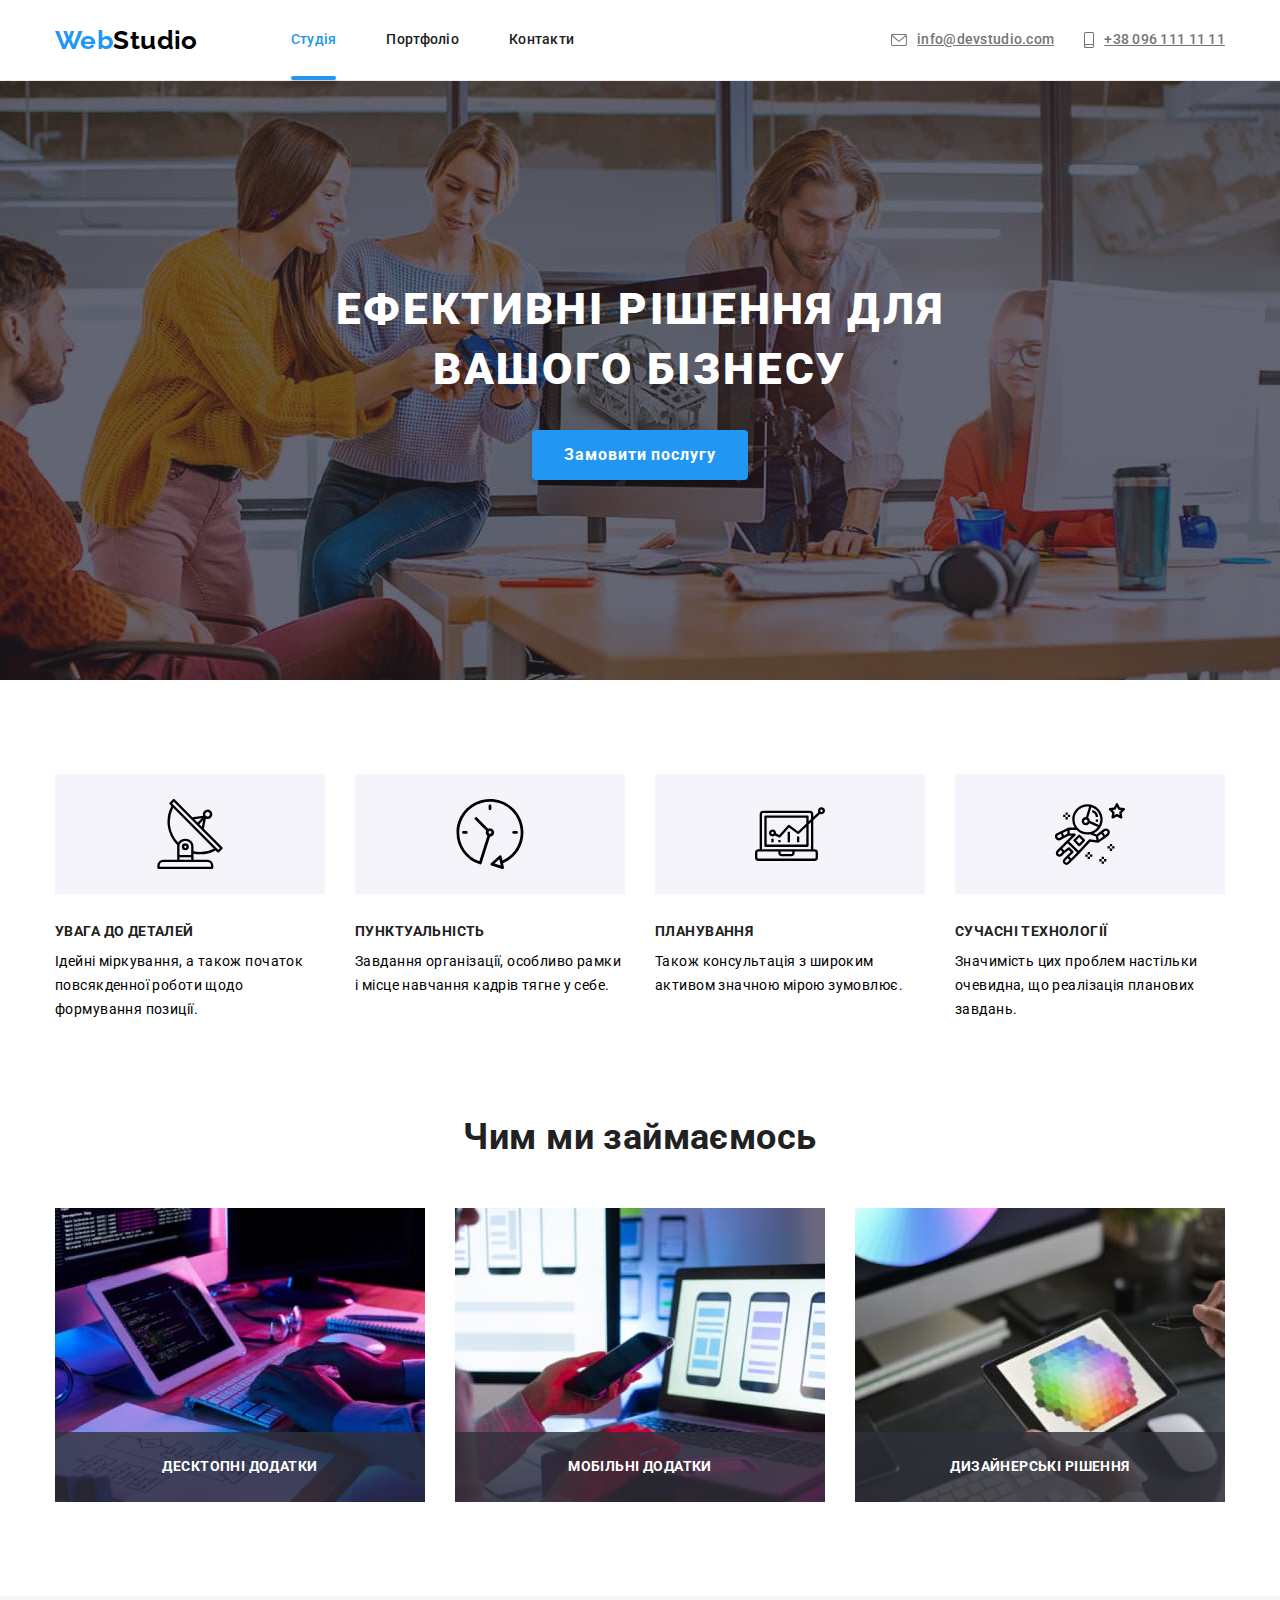
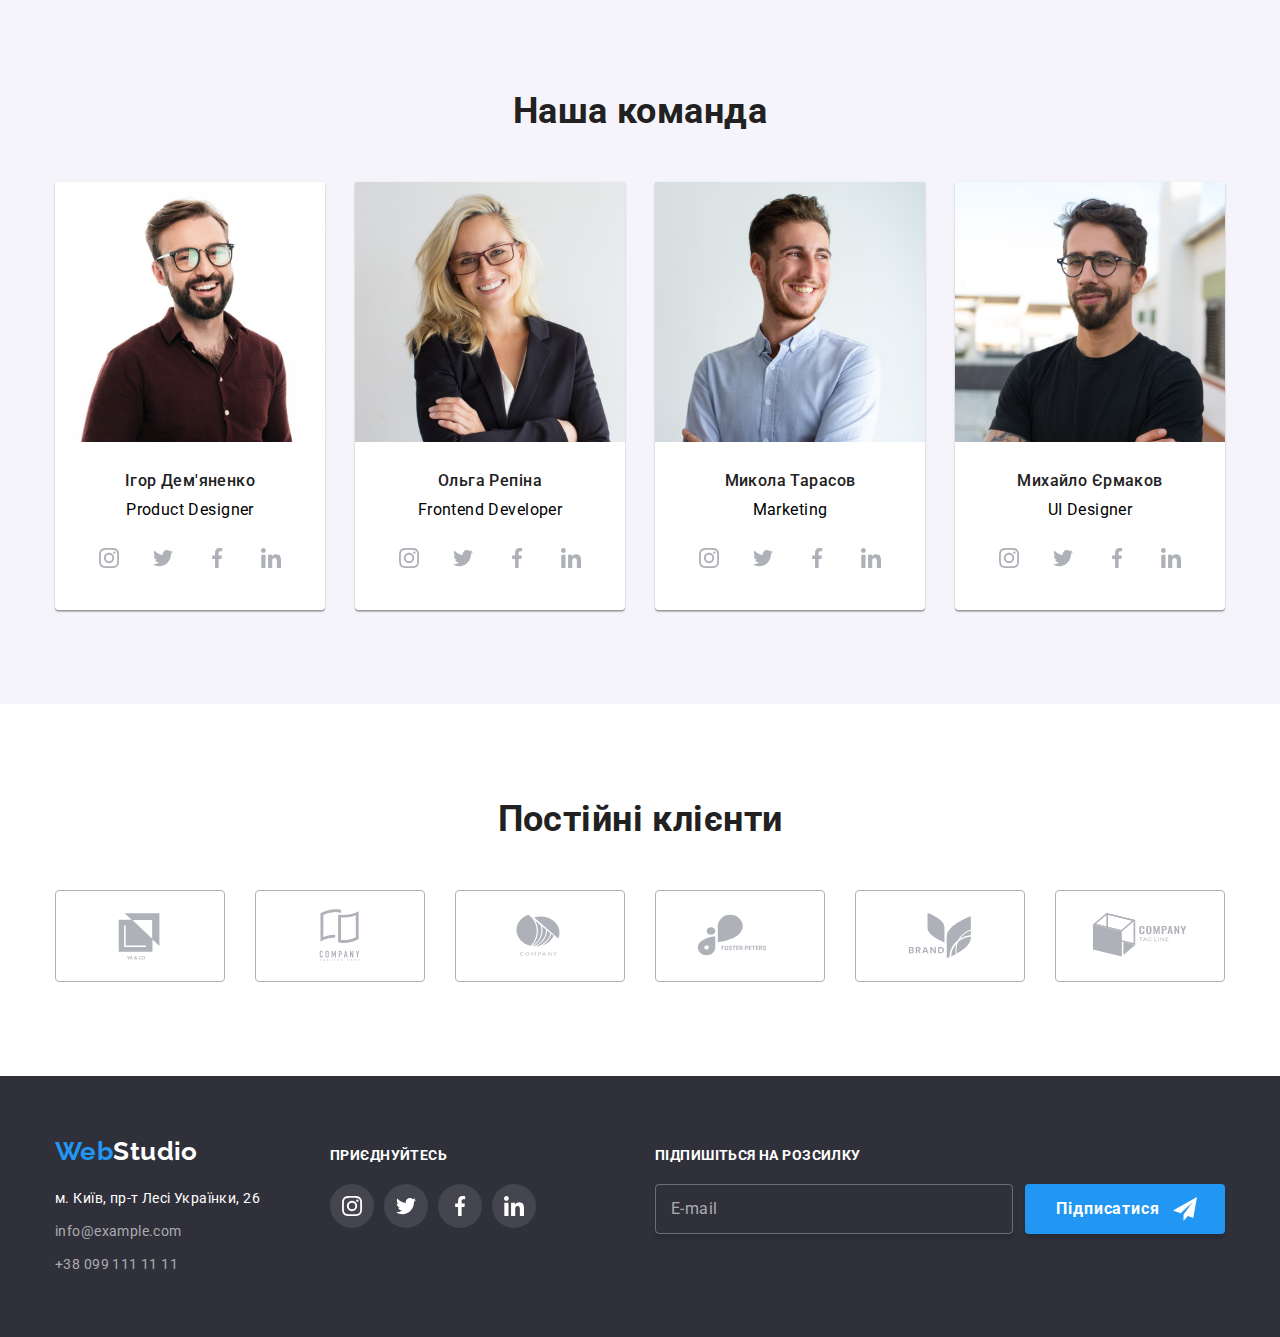
==== index.html @ 4723d59c "adds clients section" ====
<!DOCTYPE html>
<html lang="uk-UA">
  <head>
    <meta charset="UTF-8" />
    <meta http-equiv="X-UA-Compatible" content="IE=edge" />
    <meta name="ВебСтудія" content="Послуги розробки сайтів. " />
    <title>Webstudio</title>
    <link rel="preconnect" href="https://fonts.googleapis.com" />
    <link rel="preconnect" href="https://fonts.gstatic.com" crossorigin />
    <link
      href="https://fonts.googleapis.com/css2?family=Raleway:wght@700&family=Roboto:wght@400;500;700;900&display=swap"
      rel="stylesheet"
    />
    <link rel="stylesheet" href="./css/main.min.css" />
  </head>

  <body>
    <!-------------------- header -------------------->
    <header class="page-header">
      <div class="page-header__container">
        <nav class="page-header_nav">
          <a href="./index.html" lang="en" class="logo"
            >Web<span class="logo--black">Studio</span></a
          >
          <ul class="page-header__list">
            <li class="page-header__item">
              <a href="./index.html" class="page-header__link page-header__link--current">Студія</a>
            </li>
            <li class="page-header__item">
              <a href="./portfolio.html" class="page-header__link">Портфоліо</a>
            </li>
            <li class="page-header__item"><a href="" class="page-header__link">Контакти</a></li>
          </ul>
        </nav>
        <ul class="contacts">
          <li class="contacts__item">
            <a href="mailto:info@devstudio.com" class="contacts__link">
              <svg width="16px" height="12px" class="contacts__icon--envelope">
                <use href="./images/icons.svg#icon-envelope"></use>
              </svg>
              info@devstudio.com</a
            >
          </li>
          <li class="contacts__item">
            <a href="tel:+380961111111" class="contacts__link">
              <svg width="10px" height="16px" class="contacts__icon--smartphone">
                <use href="./images/icons.svg#icon-smartphone"></use>
              </svg>
              +38 096 111 11 11</a
            >
          </li>
        </ul>
      </div>
    </header>
    <main>
      <!-- hero -->
      <section class="hero-section">
        <div>
          <h1 class="hero-section__title">
            Ефективні рішення для<br />
            вашого бізнесу
          </h1>
          <button type="button" class="button hero-section__button" data-modal-open>
            Замовити послугу
          </button>
        </div>
      </section>

      <!-- preferences-->

      <section class="preferences">
        <div class="preferences__section">
          <h2 class="preferences__title">Переваги студії</h2>
          <ul class="preferences__list">
            <li class="preferences__item">
              <div class="preferences__icons">
                <svg class="preferences__icon">
                  <use href="./images/icons.svg#icon-antenna"></use>
                </svg>
              </div>
              <h3 class="preferences__subtitle">Увага до деталей</h3>
              <p class="preferences__text">
                Ідейні міркування, а також початок повсякденної роботи щодо формування позиції.
              </p>
            </li>
            <li class="preferences__item">
              <div class="preferences__icons">
                <svg class="preferences__icon">
                  <use href="./images/icons.svg#icon-clock"></use>
                </svg>
              </div>
              <h3 class="preferences__subtitle">Пунктуальність</h3>
              <p class="preferences__text">
                Завдання організації, особливо рамки і місце навчання кадрів тягне у себе.
              </p>
            </li>
            <li class="preferences__item">
              <div class="preferences__icons">
                <svg class="preferences__icon">
                  <use href="./images/icons.svg#icon-diagram"></use>
                </svg>
              </div>
              <h3 class="preferences__subtitle">Планування</h3>
              <p class="preferences__text">
                Також консультація з широким активом значною мірою зумовлює.
              </p>
            </li>
            <li class="preferences__item">
              <div class="preferences__icons">
                <svg class="preferences__icon">
                  <use href="./images/icons.svg#icon-astronaut"></use>
                </svg>
              </div>
              <h3 class="preferences__subtitle">Сучасні технології</h3>
              <p class="preferences__text">
                Значимість цих проблем настільки очевидна, що реалізація планових завдань.
              </p>
            </li>
          </ul>
        </div>
      </section>

      <!-- activities -->
      <section class="activities">
        <div class="activities__section">
          <h2 class="activities__title">Чим ми займаємось</h2>
          <ul class="activities__list">
            <li class="activities__item">
              <a href="">
                <img src="./images/typing.jpg" alt="Десктопні додатки" width="370" height="294" />
              </a>

              <div class="activities__text">
                <h3 class="activities__subtitle">Десктопні додатки</h3>
              </div>
            </li>
            <li class="activities__item">
              <a href="">
                <img src="./images/mobile.jpg" alt="Мобільні додатки" width="370" height="294" />
              </a>
              <div class="activities__text">
                <h3 class="activities__subtitle">Мобільні додатки</h3>
              </div>
            </li>
            <li class="activities__item">
              <a href="">
                <img
                  src="./images/colorpallete.jpg"
                  alt="Дизайнерські рішення"
                  width="370"
                  height="294"
                />
              </a>
              <div class="activities__text">
                <h3 class="activities__subtitle">Дизайнерські рішення</h3>
              </div>
            </li>
          </ul>
        </div>
      </section>
      <!-- team -->
      <section class="team">
        <div class="team__section">
          <h2 class="team__title">Наша команда</h2>
          <ul class="team__list">
            <li class="team-card">
              <a href="">
                <img
                  src="./images/demianenko.jpg"
                  alt="Портрет Ігора Дем'яненко"
                  width="270"
                  height="260"
                />
              </a>

              <div class="team-card__content">
                <h3 class="team-card__subtitle">Ігор Дем'яненко</h3>
                <p lang="en" class="team-card__text">Product Designer</p>
                <div class="social">
                  <ul class="social__list">
                    <li class="social__item">
                      <a
                        href="https://instagram.com"
                        target="_blank"
                        rel="noreferrer noopener nofollow"
                        class="social__link"
                      >
                        <svg class="social__icon">
                          <use href="./images/icons.svg#icon-instagram"></use></svg
                      ></a>
                    </li>
                    <li class="social__item">
                      <a
                        href="https://twitter.com/"
                        target="_blank"
                        rel="noreferrer noopener nofollow"
                        class="social__link"
                      >
                        <svg class="social__icon">
                          <use href="./images/icons.svg#icon-twitter"></use></svg
                      ></a>
                    </li>
                    <li class="social__item">
                      <a
                        href="https://uk-ua.facebook.com"
                        target="_blank"
                        rel="noreferrer noopener nofollow"
                        class="social__link"
                      >
                        <svg class="social__icon">
                          <use href="./images/icons.svg#icon-facebook"></use>
                        </svg>
                      </a>
                    </li>
                    <li class="social__item">
                      <a
                        href="https://www.linkedin.com/"
                        target="_blank"
                        rel="noreferrer noopener nofollow"
                        class="social__link"
                      >
                        <svg class="social__icon">
                          <use href="./images/icons.svg#icon-linkedin"></use>
                        </svg>
                      </a>
                    </li>
                  </ul>
                </div>
              </div>
            </li>
            <li class="team-card">
              <a href="">
                <img
                  src="./images/repina.jpg"
                  alt="Портрет Ольги Репіної"
                  width="270"
                  height="260"
                />
              </a>
              <div class="team-card__content">
                <h3 class="team-card__subtitle">Ольга Репіна</h3>
                <p lang="en" class="team-card__text">Frontend Developer</p>
                <div class="social">
                  <ul class="social__list">
                    <li class="social__item">
                      <a
                        href="https://instagram.com"
                        target="_blank"
                        rel="noreferrer noopener nofollow"
                        class="social__link"
                      >
                        <svg class="social__icon">
                          <use href="./images/icons.svg#icon-instagram"></use></svg
                      ></a>
                    </li>
                    <li class="social__item">
                      <a
                        href="https://twitter.com/"
                        target="_blank"
                        rel="noreferrer noopener nofollow"
                        class="social__link"
                      >
                        <svg class="social__icon">
                          <use href="./images/icons.svg#icon-twitter"></use></svg
                      ></a>
                    </li>
                    <li class="social__item">
                      <a
                        href="https://uk-ua.facebook.com"
                        target="_blank"
                        rel="noreferrer noopener nofollow"
                        class="social__link"
                      >
                        <svg class="social__icon">
                          <use href="./images/icons.svg#icon-facebook"></use>
                        </svg>
                      </a>
                    </li>
                    <li class="social__item">
                      <a
                        href="https://www.linkedin.com/"
                        target="_blank"
                        rel="noreferrer noopener nofollow"
                        class="social__link"
                      >
                        <svg class="social__icon">
                          <use href="./images/icons.svg#icon-linkedin"></use>
                        </svg>
                      </a>
                    </li>
                  </ul>
                </div>
              </div>
            </li>
            <li class="team-card">
              <a href="">
                <img
                  src="./images/tarasov.jpg"
                  alt="Портрет Миколи Тарасова"
                  width="270"
                  height="260"
                />
              </a>
              <div class="team-card__content">
                <h3 class="team-card__subtitle">Микола Тарасов</h3>
                <p lang="en" class="team-card__text">Marketing</p>
                <div class="social">
                  <ul class="social__list">
                    <li class="social__item">
                      <a
                        href="https://instagram.com"
                        target="_blank"
                        rel="noreferrer noopener nofollow"
                        class="social__link"
                      >
                        <svg class="social__icon">
                          <use href="./images/icons.svg#icon-instagram"></use></svg
                      ></a>
                    </li>
                    <li class="social__item">
                      <a
                        href="https://twitter.com/"
                        target="_blank"
                        rel="noreferrer noopener nofollow"
                        class="social__link"
                      >
                        <svg class="social__icon">
                          <use href="./images/icons.svg#icon-twitter"></use></svg
                      ></a>
                    </li>
                    <li class="social__item">
                      <a
                        href="https://uk-ua.facebook.com"
                        target="_blank"
                        rel="noreferrer noopener nofollow"
                        class="social__link"
                      >
                        <svg class="social__icon">
                          <use href="./images/icons.svg#icon-facebook"></use>
                        </svg>
                      </a>
                    </li>
                    <li class="social__item">
                      <a
                        href="https://www.linkedin.com/"
                        target="_blank"
                        rel="noreferrer noopener nofollow"
                        class="social__link"
                      >
                        <svg class="social__icon">
                          <use href="./images/icons.svg#icon-linkedin"></use>
                        </svg>
                      </a>
                    </li>
                  </ul>
                </div>
              </div>
            </li>
            <li class="team-card">
              <a href="">
                <img
                  src="./images/ermakov.jpg"
                  alt="Портрет Михайла Єрмакова"
                  width="270"
                  height="260"
                />
              </a>
              <div class="team-card__content">
                <h3 class="team-card__subtitle">Михайло Єрмаков</h3>
                <p lang="en" class="team-card__text">UI Designer</p>
                <div class="social">
                  <ul class="social__list">
                    <li class="social__item">
                      <a
                        href="https://instagram.com"
                        target="_blank"
                        rel="noreferrer noopener nofollow"
                        class="social__link"
                      >
                        <svg class="social__icon">
                          <use href="./images/icons.svg#icon-instagram"></use></svg
                      ></a>
                    </li>
                    <li class="social__item">
                      <a
                        href="https://twitter.com/"
                        target="_blank"
                        rel="noreferrer noopener nofollow"
                        class="social__link"
                      >
                        <svg class="social__icon">
                          <use href="./images/icons.svg#icon-twitter"></use></svg
                      ></a>
                    </li>
                    <li class="social__item">
                      <a
                        href="https://uk-ua.facebook.com"
                        target="_blank"
                        rel="noreferrer noopener nofollow"
                        class="social__link"
                      >
                        <svg class="social__icon">
                          <use href="./images/icons.svg#icon-facebook"></use>
                        </svg>
                      </a>
                    </li>
                    <li class="social__item">
                      <a
                        href="https://www.linkedin.com/"
                        target="_blank"
                        rel="noreferrer noopener nofollow"
                        class="social__link"
                      >
                        <svg class="social__icon">
                          <use href="./images/icons.svg#icon-linkedin"></use>
                        </svg>
                      </a>
                    </li>
                  </ul>
                </div>
              </div>
            </li>
          </ul>
        </div>
      </section>
      <!-- section clients -->
      <section class="clients">
        <div class="clients__section">
          <h2 class="clients__title">Постійні клієнти</h2>
          <ul class="clients__list">
            <li class="clients__item">
              <a href="" class="clients__thumb">
                <svg width="106" height="60" class="clients__icon">
                  <use href="./images/icons.svg#icon-Logo1"></use>
                </svg>
              </a>
            </li>
            <li class="clients__item">
              <a href="" class="clients__thumb">
                <svg width="106" height="60" class="clients__icon">
                  <use href="./images/icons.svg#icon-Logo2"></use>
                </svg>
              </a>
            </li>
            <li class="clients__item">
              <a href="" class="clients__thumb">
                <svg width="106" height="60" class="clients__icon">
                  <use href="./images/icons.svg#icon-Logo3"></use>
                </svg>
              </a>
            </li>
            <li class="clients__item">
              <a href="" class="clients__thumb">
                <svg width="106" height="60" class="clients__icon">
                  <use href="./images/icons.svg#icon-Logo4"></use>
                </svg>
              </a>
            </li>
            <li class="clients__item">
              <a href="" class="clients__thumb">
                <svg width="106" height="60" class="clients__icon">
                  <use href="./images/icons.svg#icon-Logo5"></use>
                </svg>
              </a>
            </li>
            <li class="clients__item">
              <a href="" class="clients__thumb">
                <svg width="106" height="60" class="clients__icon">
                  <use href="./images/icons.svg#icon-Logo6"></use></svg
              ></a>
            </li>
          </ul>
        </div>
      </section>
    </main>
    <!-- ----------------footer-------------- -->
    <footer class="page-footer">
      <div class="page-footer__container">
        <div>
          <a href="./index.html" lang="en" class="logo page-footer__logo"
            >Web<span class="logo--white">Studio</span></a
          >
          <address class="address">
            <ul class="address__list">
              <li class="address__item">
                <a
                  href="https://www.google.com/maps/d/embed?mid=10uSM3H-mIU3GznYo2szRIEphczw&hl=en_US&ehbc=2E312F"
                  target="_blank"
                  rel="noreferrer noopener nofollow"
                  class="address__link address__link--white"
                  >м. Київ, пр-т Лесі Українки, 26</a
                >
              </li>
              <li class="address__item">
                <a href="mailto:info@example.com" class="address__link">info@example.com</a>
              </li>
              <li class="address__item">
                <a href="tel:+380991111111" class="address__link">+38 099 111 11 11</a>
              </li>
            </ul>
          </address>
        </div>

        <div class="page-footer__join-us">
          <b class="page-footer__subtitle">Приєднуйтесь</b>
          <div class="social page-footer__social">
            <ul class="social__list">
              <li class="social__item page-footer__item">
                <a
                  href="https://instagram.com"
                  target="_blank"
                  rel="noreferrer noopener nofollow"
                  class="social__link social__link--white"
                >
                  <svg class="social__icon">
                    <use href="./images/icons.svg#icon-instagram"></use></svg
                ></a>
              </li>
              <li class="social__item">
                <a
                  href="https://twitter.com/"
                  target="_blank"
                  rel="noreferrer noopener nofollow"
                  class="social__link social__link--white"
                >
                  <svg class="social__icon">
                    <use href="./images/icons.svg#icon-twitter"></use></svg
                ></a>
              </li>
              <li class="social__item">
                <a
                  href="https://uk-ua.facebook.com"
                  target="_blank"
                  rel="noreferrer noopener nofollow"
                  class="social__link social__link--white"
                >
                  <svg class="social__icon">
                    <use href="./images/icons.svg#icon-facebook"></use>
                  </svg>
                </a>
              </li>
              <li class="social__item">
                <a
                  href="https://www.linkedin.com/"
                  target="_blank"
                  rel="noreferrer noopener nofollow"
                  class="social__link social__link--white"
                >
                  <svg class="social__icon ">
                    <use href="./images/icons.svg#icon-linkedin"></use>
                  </svg>
                </a>
              </li>
            </ul>
          </div>
        </div>
        <div class="page-footer__sign-up sign-up">
          <b class="page-footer__subtitle">Підпишіться на розсилку</b>

          <form class="sign-up__form" autocomplete="off">
            <div class="sign-up__field">
              <input
                class="sign-up__input"
                type="email"
                name="mail"
                id="user-email"
                placeholder=" "
              />
              <label for="user-email" class="sign-up__label">E-mail </label>
            </div>

            <button class="button sign-up__button" type="submit">
              Підписатися
              <svg width="24px" height="24px" class="sign-up__icon">
                <use href="./images/icons.svg#icon-send"></use>
              </svg>
            </button>
          </form>
        </div>
      </div>
    </footer>
  </body>
</html>
---- css/main.min.css ----
.clients__list,.team__list,.activities__list,.preferences__list,.social__list,.address__list,.social__item,.contacts,.page-header__list{padding:0;margin:0;list-style:none}.clients__section,.team__section,.activities__section,.preferences__section,.page-footer__container,.page-header__container{margin-left:auto;margin-right:auto;padding-left:15px;padding-right:15px;width:1200px}.preferences__title{position:absolute;width:1px;height:1px;margin:-1px;border:0;padding:0;white-space:nowrap;-webkit-clip-path:inset(100%);clip-path:inset(100%);clip:rect(0 0 0 0);overflow:hidden}.clients,.team,.activities,.preferences{padding-top:94px;padding-bottom:94px}.clients__title,.team__title,.activities__title{margin-bottom:50px;font-weight:700;font-size:36px;line-height:1.17;color:#212121;text-align:center}/*! modern-normalize v1.1.0 | MIT License | https://github.com/sindresorhus/modern-normalize */*,::before,::after{-webkit-box-sizing:border-box;box-sizing:border-box}html{line-height:1.15;-webkit-text-size-adjust:100%;-moz-tab-size:4;-o-tab-size:4;tab-size:4}body{margin:0;font-family:system-ui,-apple-system,"Segoe UI",Roboto,Helvetica,Arial,sans-serif,"Apple Color Emoji","Segoe UI Emoji"}hr{height:0;color:inherit}abbr[title]{-webkit-text-decoration:underline dotted;text-decoration:underline dotted}b,strong{font-weight:bolder}code,kbd,samp,pre{font-family:ui-monospace,SFMono-Regular,Consolas,"Liberation Mono",Menlo,monospace;font-size:1em}small{font-size:80%}sub,sup{font-size:75%;line-height:0;position:relative;vertical-align:baseline}sub{bottom:-0.25em}sup{top:-0.5em}table{text-indent:0;border-color:inherit}button,input,optgroup,select,textarea{font-family:inherit;font-size:100%;line-height:1.15;margin:0}button,select{text-transform:none}button,[type=button],[type=reset],[type=submit]{-webkit-appearance:button}::-moz-focus-inner{border-style:none;padding:0}:-moz-focusring{outline:1px dotted ButtonText}:-moz-ui-invalid{box-shadow:none}legend{padding:0}progress{vertical-align:baseline}::-webkit-inner-spin-button,::-webkit-outer-spin-button{height:auto}[type=search]{-webkit-appearance:textfield;outline-offset:-2px}::-webkit-search-decoration{-webkit-appearance:none}::-webkit-file-upload-button{-webkit-appearance:button;font:inherit}summary{display:list-item}body{font-family:Roboto,sans-serif;font-size:14px;line-height:1.71;letter-spacing:.03em;color:var(--primary-text-color);background-color:var(--bg-white-color);padding-top:80px}h1,h2,h3,h4,h5,h6,p{margin:0}.link{text-decoration:none}img{display:block;max-width:100%;height:auto}.logo{font-family:Raleway,sans-serif;font-weight:700;font-size:26px;line-height:1.19;color:#2196f3;text-decoration:none}.button{border-radius:4px;border:none;font-family:inherit;font-size:16px;cursor:pointer;background-color:#2196f3;font-weight:700;line-height:1.87;letter-spacing:.06em;color:#fff;-webkit-box-shadow:0px 4px 4px rgba(0,0,0,.15);box-shadow:0px 4px 4px rgba(0,0,0,.15);width:200px;height:50px;padding:10px 32px;-webkit-transition:color 250ms cubic-bezier(0.4, 0, 0.2, 1),background-color 250ms cubic-bezier(0.4, 0, 0.2, 1),-webkit-box-shadow 250ms cubic-bezier(0.4, 0, 0.2, 1);transition:color 250ms cubic-bezier(0.4, 0, 0.2, 1),background-color 250ms cubic-bezier(0.4, 0, 0.2, 1),-webkit-box-shadow 250ms cubic-bezier(0.4, 0, 0.2, 1);transition:color 250ms cubic-bezier(0.4, 0, 0.2, 1),background-color 250ms cubic-bezier(0.4, 0, 0.2, 1),box-shadow 250ms cubic-bezier(0.4, 0, 0.2, 1);transition:color 250ms cubic-bezier(0.4, 0, 0.2, 1),background-color 250ms cubic-bezier(0.4, 0, 0.2, 1),box-shadow 250ms cubic-bezier(0.4, 0, 0.2, 1),-webkit-box-shadow 250ms cubic-bezier(0.4, 0, 0.2, 1)}.button:hover,.button:focus{background-color:#188ce8;-webkit-box-shadow:0px 4px 4px rgba(0,0,0,.15);box-shadow:0px 4px 4px rgba(0,0,0,.15)}.page-header{border-bottom:1px solid #ececec;position:fixed;top:0;left:0;width:100%;background-color:#fff;z-index:1}.page-header_nav{display:-webkit-box;display:-ms-flexbox;display:flex;-webkit-box-align:center;-ms-flex-align:center;align-items:center}.page-header__list{display:-webkit-box;display:-ms-flexbox;display:flex;margin-left:93px}.page-header__item:not(:last-child){margin-right:50px}.page-header__container{display:-webkit-box;display:-ms-flexbox;display:flex}.page-header__link{text-decoration:none;-webkit-transition:color 250ms cubic-bezier(0.4, 0, 0.2, 1);transition:color 250ms cubic-bezier(0.4, 0, 0.2, 1);display:block;padding-top:32px;padding-bottom:32px;font-weight:500;line-height:1.14;letter-spacing:.02em;color:#212121}.page-header__link:hover,.page-header__link:focus{color:#2196f3}.page-header__link--current{color:#2196f3;position:relative}.page-header__link--current::after{content:"";display:block;position:absolute;left:0;bottom:0;width:100%;height:4px;background-color:#2196f3;-webkit-box-shadow:0px 4px 4px rgba(0,0,0,.25);box-shadow:0px 4px 4px rgba(0,0,0,.25);border-radius:2px}.logo--black{color:#000}.contacts{display:-webkit-box;display:-ms-flexbox;display:flex;margin-left:auto;gap:30px}.contacts__icon--envelope,.contacts__icon--smartphone{margin-right:10px;fill:currentColor}.contacts__link{-webkit-transition:color 250ms cubic-bezier(0.4, 0, 0.2, 1);transition:color 250ms cubic-bezier(0.4, 0, 0.2, 1);font-weight:500;line-height:1.14;letter-spacing:.02em;color:#757575;padding-top:32px;padding-bottom:32px;display:-webkit-box;display:-ms-flexbox;display:flex;-webkit-box-align:center;-ms-flex-align:center;align-items:center}.contacts__link:hover,.contacts__link:focus{color:#2196f3}.social__list{display:-webkit-box;display:-ms-flexbox;display:flex;-webkit-box-pack:center;-ms-flex-pack:center;justify-content:center;-webkit-box-align:center;-ms-flex-align:center;align-items:center;gap:10px}.social__icon{fill:currentColor;width:20px;height:20px}.social__link{-webkit-transition:color 250ms cubic-bezier(0.4, 0, 0.2, 1),background-color 250ms cubic-bezier(0.4, 0, 0.2, 1);transition:color 250ms cubic-bezier(0.4, 0, 0.2, 1),background-color 250ms cubic-bezier(0.4, 0, 0.2, 1);color:#afb1b8;text-decoration:none;display:-webkit-box;display:-ms-flexbox;display:flex;-webkit-box-pack:center;-ms-flex-pack:center;justify-content:center;-webkit-box-align:center;-ms-flex-align:center;align-items:center;width:44px;height:44px;border-radius:50%}.social__link:hover,.social__link:focus{color:#fff;background-color:#2196f3}.page-footer{padding-top:60px;padding-bottom:60px;background-color:#2f303a}.page-footer__container{display:-webkit-box;display:-ms-flexbox;display:flex}.page-footer__join-us{min-width:206px;min-height:80px;margin-top:12px;margin-left:70px}.page-footer__subtitle{display:block;font-weight:700;font-size:14px;line-height:1.14;letter-spacing:.03em;text-transform:uppercase;color:#fff;margin-bottom:20px}.page-footer__logo{display:block;margin-bottom:20px}.logo--white{color:#fff}.address__item+.address__item{margin-top:9px}.address__link{text-decoration:none;-webkit-transition:color 250ms cubic-bezier(0.4, 0, 0.2, 1);transition:color 250ms cubic-bezier(0.4, 0, 0.2, 1);font-style:normal;color:rgba(255,255,255,.6)}.address__link--white{color:#fff}.address__link:hover,.address__link:focus{color:#2196f3}.social__link--white{-webkit-transition:background-color 250ms cubic-bezier(0.4, 0, 0.2, 1);transition:background-color 250ms cubic-bezier(0.4, 0, 0.2, 1);color:#fff;background-color:rgba(255,255,255,.1)}.social__link--white:hover,.social__link--white:focus{background-color:#2196f3}.sign-up{width:570px;margin-left:auto;margin-top:12px}.sign-up__form{position:relative;display:-webkit-box;display:-ms-flexbox;display:flex}.sign-up__field{display:inline-block;-webkit-box-flex:1;-ms-flex-positive:1;flex-grow:1}.sign-up__input{width:100%;height:50px;border:1px solid rgba(255,255,255,.3);border-radius:4px;-webkit-box-shadow:0px 4px 4px rgba(0,0,0,.15);box-shadow:0px 4px 4px rgba(0,0,0,.15);background-color:rgba(0,0,0,0);padding-top:15px;padding-right:16px;padding-bottom:15px;padding-left:16px;font-size:16px;line-height:1.25;letter-spacing:.03em;color:rgba(255,255,255,.6)}.sign-up__label{position:absolute;top:50%;left:16px;font-size:16px;line-height:1.25;letter-spacing:.03em;color:rgba(255,255,255,.6);-webkit-transform:translateY(-50%);transform:translateY(-50%);-webkit-transition:color 250ms cubic-bezier(0.4, 0, 0.2, 1);transition:color 250ms cubic-bezier(0.4, 0, 0.2, 1)}.sign-up__button{position:relative;padding:10px 62px 10px 28px;margin-left:12px}.sign-up__icon{fill:#fff;margin-left:10px;position:absolute;top:50%;right:28px;-webkit-transform:translateY(-50%);transform:translateY(-50%)}.sign-up__input:not(:-moz-placeholder-shown)+.sign-up__label{color:rgba(0,0,0,0)}.sign-up__input:not(:-ms-input-placeholder)+.sign-up__label{color:rgba(0,0,0,0)}.sign-up__input:focus+.sign-up__label,.sign-up__input:not(:placeholder-shown)+.sign-up__label{color:rgba(0,0,0,0)}.hero-section{text-align:center;background-color:#c4c4c4;padding:200px 0;max-width:1600px;height:600px;margin-left:auto;margin-right:auto;background-image:-webkit-gradient(linear, left top, left bottom, from(rgba(47, 48, 58, 0.4)), to(rgba(47, 48, 58, 0.4))),url(../images/mainbgimg.jpg);background-image:linear-gradient(rgba(47, 48, 58, 0.4), rgba(47, 48, 58, 0.4)),url(../images/mainbgimg.jpg);background-size:cover;background-position:center;background-repeat:no-repeat}.hero-section__title{margin-bottom:30px;font-weight:900;font-size:44px;line-height:1.36;letter-spacing:.06em;color:#fff;text-transform:uppercase}.hero-section__button{width:216.7px}.preferences__section{display:-webkit-box;display:-ms-flexbox;display:flex}.preferences__list{display:-webkit-box;display:-ms-flexbox;display:flex;-ms-flex-wrap:wrap;flex-wrap:wrap;gap:30px}.preferences__item{width:calc((100% - 90px)/4)}.preferences__icons{display:-webkit-box;display:-ms-flexbox;display:flex;-webkit-box-align:center;-ms-flex-align:center;align-items:center;-webkit-box-pack:center;-ms-flex-pack:center;justify-content:center;height:120px;background-color:#f5f4fa;margin-bottom:30px}.preferences__icon{width:70px;height:70px}.preferences__subtitle{margin-bottom:10px;font-weight:700;font-size:inherit;line-height:1.14;color:#212121;text-transform:uppercase}.activities{padding-top:0}.activities__list{display:-webkit-box;display:-ms-flexbox;display:flex;gap:30px}.activities__item{position:relative}.activities__text{position:absolute;bottom:0;pointer-events:none;display:-webkit-box;display:-ms-flexbox;display:flex;-webkit-box-pack:center;-ms-flex-pack:center;justify-content:center;-webkit-box-align:center;-ms-flex-align:center;align-items:center;width:100%;height:23.81%;background-color:rgba(47,48,58,.8)}.activities__subtitle{font-weight:700;font-size:14px;line-height:1.14;text-transform:uppercase;color:#fff}.team{background-color:#f5f4fa}.team__list{display:-webkit-box;display:-ms-flexbox;display:flex;-webkit-box-pack:center;-ms-flex-pack:center;justify-content:center;gap:30px}.team-card{width:calc((100% - 90px)/4);-webkit-box-shadow:0px 1px 3px rgba(0,0,0,.12),0px 1px 1px rgba(0,0,0,.14),0px 2px 1px rgba(0,0,0,.2);box-shadow:0px 1px 3px rgba(0,0,0,.12),0px 1px 1px rgba(0,0,0,.14),0px 2px 1px rgba(0,0,0,.2);border-radius:0px 0px 4px 4px;background-color:#fff}.team-card__content{padding-top:30px;padding-bottom:30px}.team-card__subtitle{margin-bottom:10px;font-weight:500;font-size:16px;line-height:1.18;color:#212121;text-align:center}.team-card__text{font-size:16px;line-height:1.18;text-align:center;margin-bottom:16px}.clients__list{display:-webkit-box;display:-ms-flexbox;display:flex;-webkit-box-pack:center;-ms-flex-pack:center;justify-content:center;gap:30px}.clients__item{width:calc(100% - 25px);height:92px}.clients__icon{fill:currentColor}.clients__thumb{-webkit-transition:color 250ms cubic-bezier(0.4, 0, 0.2, 1),border 250ms cubic-bezier(0.4, 0, 0.2, 1);transition:color 250ms cubic-bezier(0.4, 0, 0.2, 1),border 250ms cubic-bezier(0.4, 0, 0.2, 1);display:-webkit-box;display:-ms-flexbox;display:flex;-webkit-box-pack:center;-ms-flex-pack:center;justify-content:center;-webkit-box-align:center;-ms-flex-align:center;align-items:center;height:inherit;border:1px solid #afb1b8;border-radius:4px;color:#afb1b8}.clients__thumb:hover,.clients__thumb:focus{border:1px solid #2196f3;color:#2196f3}/*# sourceMappingURL=main.min.css.map */
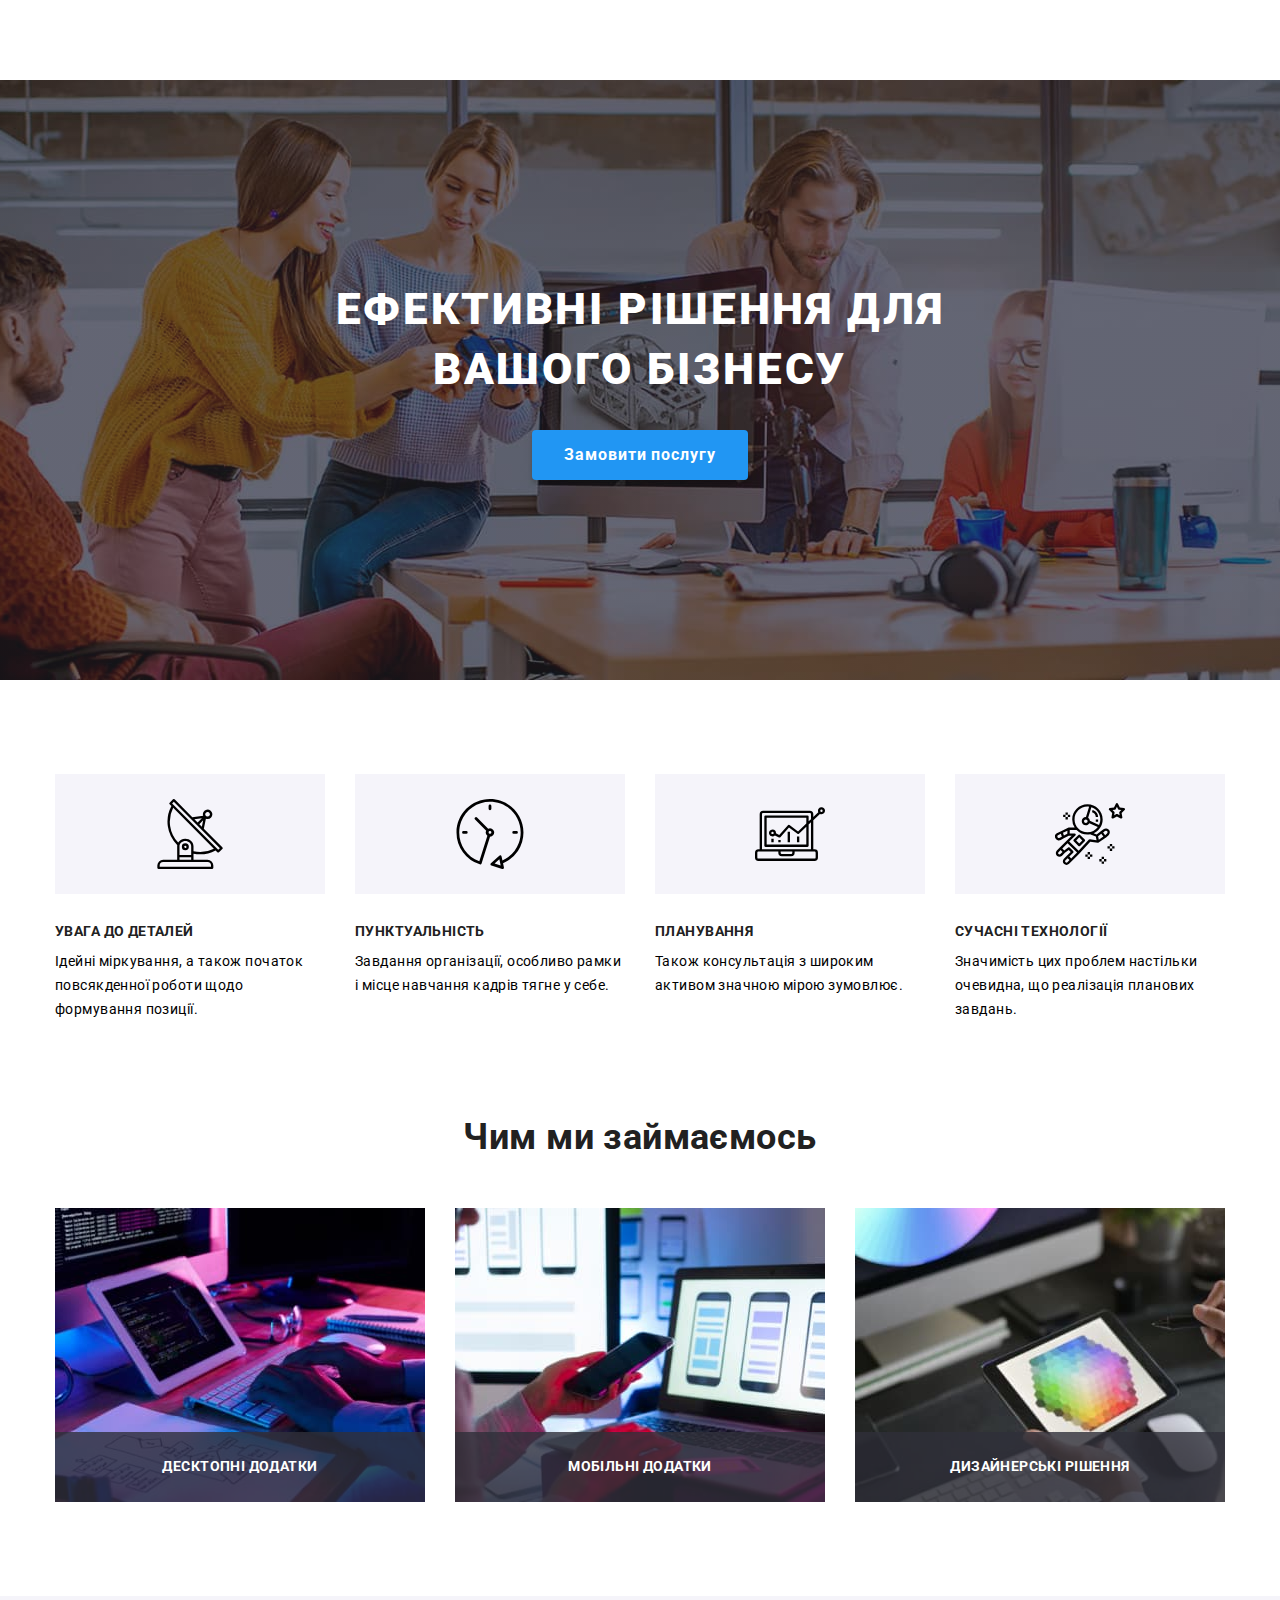
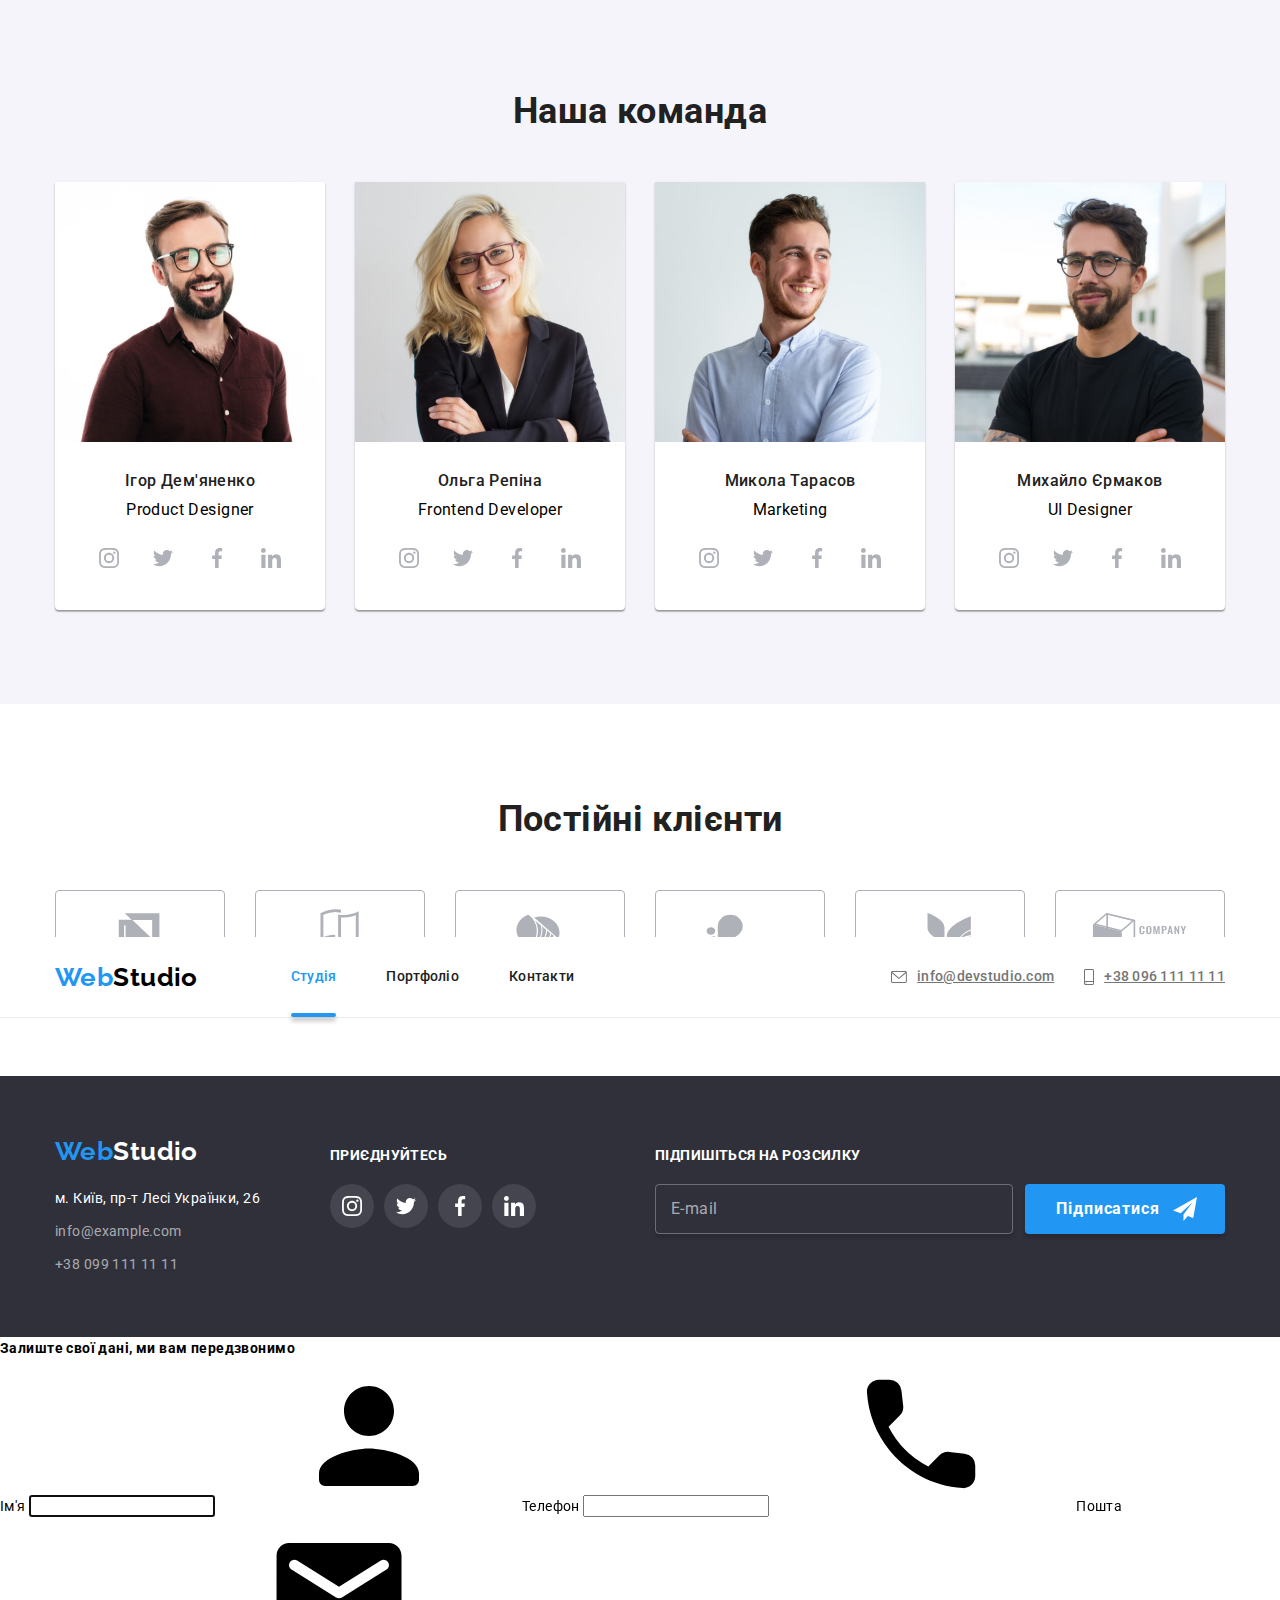
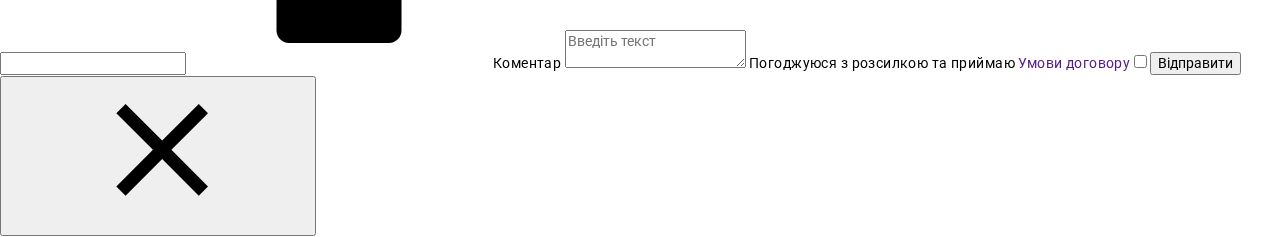
==== commit 1b7e0873: "portfolio basic murkup" ====
--- a/index.html
+++ b/index.html
@@ -546,7 +546,7 @@
                   rel="noreferrer noopener nofollow"
                   class="social__link social__link--white"
                 >
-                  <svg class="social__icon ">
+                  <svg class="social__icon">
                     <use href="./images/icons.svg#icon-linkedin"></use>
                   </svg>
                 </a>
@@ -579,5 +579,59 @@
         </div>
       </div>
     </footer>
+    <div class="backdrop is-hidden" data-modal>
+      <div class="modal">
+        <b class="modal-title">Залиште свої дані, ми вам передзвонимо</b>
+        <form class="main-form" autocomplete="off">
+          <label class="form-field">
+            <span class="form-label">Ім'я</span>
+            <input class="form-input" type="text" name="name" autofocus placeholder=" " />
+            <svg class="icon-form">
+              <use href="./images/icons.svg#icon-person-black"></use>
+            </svg>
+          </label>
+          <label class="form-field">
+            <span class="form-label">Телефон</span>
+            <input class="form-input" type="tel" name="tel" placeholder=" " />
+            <svg class="icon-form">
+              <use href="./images/icons.svg#icon-phone-black"></use>
+            </svg>
+          </label>
+          <label class="form-field">
+            <span class="form-label">Пошта</span>
+            <input class="form-input" type="email" name="mail" placeholder=" " />
+            <svg class="icon-form">
+              <use href="./images/icons.svg#icon-email-black"></use>
+            </svg>
+          </label>
+
+          <label class="form-textarea"
+            ><span class="form-label">Коментар</span>
+            <textarea
+              class="textarea-input"
+              name="comment"
+              id=""
+              placeholder="Введіть текст"
+            ></textarea>
+          </label>
+
+          <label class="contract-text">
+            Погоджуюся з розсилкою та приймаю
+            <a class="link contract-link" href="">Умови договору</a>
+
+            <input class="checkbox visually-hidden" type="checkbox" name="contract-policy" />
+            <span class="icon-check"></span>
+          </label>
+
+          <button class="btn primary" type="submit">Відправити</button>
+        </form>
+        <button type="button" class="modal-btn" data-modal-close>
+          <svg class="icon-close">
+            <use href="./images/icons.svg#icon-close-black"></use>
+          </svg>
+        </button>
+      </div>
+    </div>
+    <script src="./js/modal.js"></script>
   </body>
 </html>
--- a/css/main.min.css
+++ b/css/main.min.css
@@ -1 +1 @@
-.clients__list,.team__list,.activities__list,.preferences__list,.social__list,.address__list,.social__item,.contacts,.page-header__list{padding:0;margin:0;list-style:none}.clients__section,.team__section,.activities__section,.preferences__section,.page-footer__container,.page-header__container{margin-left:auto;margin-right:auto;padding-left:15px;padding-right:15px;width:1200px}.preferences__title{position:absolute;width:1px;height:1px;margin:-1px;border:0;padding:0;white-space:nowrap;-webkit-clip-path:inset(100%);clip-path:inset(100%);clip:rect(0 0 0 0);overflow:hidden}.clients,.team,.activities,.preferences{padding-top:94px;padding-bottom:94px}.clients__title,.team__title,.activities__title{margin-bottom:50px;font-weight:700;font-size:36px;line-height:1.17;color:#212121;text-align:center}/*! modern-normalize v1.1.0 | MIT License | https://github.com/sindresorhus/modern-normalize */*,::before,::after{-webkit-box-sizing:border-box;box-sizing:border-box}html{line-height:1.15;-webkit-text-size-adjust:100%;-moz-tab-size:4;-o-tab-size:4;tab-size:4}body{margin:0;font-family:system-ui,-apple-system,"Segoe UI",Roboto,Helvetica,Arial,sans-serif,"Apple Color Emoji","Segoe UI Emoji"}hr{height:0;color:inherit}abbr[title]{-webkit-text-decoration:underline dotted;text-decoration:underline dotted}b,strong{font-weight:bolder}code,kbd,samp,pre{font-family:ui-monospace,SFMono-Regular,Consolas,"Liberation Mono",Menlo,monospace;font-size:1em}small{font-size:80%}sub,sup{font-size:75%;line-height:0;position:relative;vertical-align:baseline}sub{bottom:-0.25em}sup{top:-0.5em}table{text-indent:0;border-color:inherit}button,input,optgroup,select,textarea{font-family:inherit;font-size:100%;line-height:1.15;margin:0}button,select{text-transform:none}button,[type=button],[type=reset],[type=submit]{-webkit-appearance:button}::-moz-focus-inner{border-style:none;padding:0}:-moz-focusring{outline:1px dotted ButtonText}:-moz-ui-invalid{box-shadow:none}legend{padding:0}progress{vertical-align:baseline}::-webkit-inner-spin-button,::-webkit-outer-spin-button{height:auto}[type=search]{-webkit-appearance:textfield;outline-offset:-2px}::-webkit-search-decoration{-webkit-appearance:none}::-webkit-file-upload-button{-webkit-appearance:button;font:inherit}summary{display:list-item}body{font-family:Roboto,sans-serif;font-size:14px;line-height:1.71;letter-spacing:.03em;color:var(--primary-text-color);background-color:var(--bg-white-color);padding-top:80px}h1,h2,h3,h4,h5,h6,p{margin:0}.link{text-decoration:none}img{display:block;max-width:100%;height:auto}.logo{font-family:Raleway,sans-serif;font-weight:700;font-size:26px;line-height:1.19;color:#2196f3;text-decoration:none}.button{border-radius:4px;border:none;font-family:inherit;font-size:16px;cursor:pointer;background-color:#2196f3;font-weight:700;line-height:1.87;letter-spacing:.06em;color:#fff;-webkit-box-shadow:0px 4px 4px rgba(0,0,0,.15);box-shadow:0px 4px 4px rgba(0,0,0,.15);width:200px;height:50px;padding:10px 32px;-webkit-transition:color 250ms cubic-bezier(0.4, 0, 0.2, 1),background-color 250ms cubic-bezier(0.4, 0, 0.2, 1),-webkit-box-shadow 250ms cubic-bezier(0.4, 0, 0.2, 1);transition:color 250ms cubic-bezier(0.4, 0, 0.2, 1),background-color 250ms cubic-bezier(0.4, 0, 0.2, 1),-webkit-box-shadow 250ms cubic-bezier(0.4, 0, 0.2, 1);transition:color 250ms cubic-bezier(0.4, 0, 0.2, 1),background-color 250ms cubic-bezier(0.4, 0, 0.2, 1),box-shadow 250ms cubic-bezier(0.4, 0, 0.2, 1);transition:color 250ms cubic-bezier(0.4, 0, 0.2, 1),background-color 250ms cubic-bezier(0.4, 0, 0.2, 1),box-shadow 250ms cubic-bezier(0.4, 0, 0.2, 1),-webkit-box-shadow 250ms cubic-bezier(0.4, 0, 0.2, 1)}.button:hover,.button:focus{background-color:#188ce8;-webkit-box-shadow:0px 4px 4px rgba(0,0,0,.15);box-shadow:0px 4px 4px rgba(0,0,0,.15)}.page-header{border-bottom:1px solid #ececec;position:fixed;top:0;left:0;width:100%;background-color:#fff;z-index:1}.page-header_nav{display:-webkit-box;display:-ms-flexbox;display:flex;-webkit-box-align:center;-ms-flex-align:center;align-items:center}.page-header__list{display:-webkit-box;display:-ms-flexbox;display:flex;margin-left:93px}.page-header__item:not(:last-child){margin-right:50px}.page-header__container{display:-webkit-box;display:-ms-flexbox;display:flex}.page-header__link{text-decoration:none;-webkit-transition:color 250ms cubic-bezier(0.4, 0, 0.2, 1);transition:color 250ms cubic-bezier(0.4, 0, 0.2, 1);display:block;padding-top:32px;padding-bottom:32px;font-weight:500;line-height:1.14;letter-spacing:.02em;color:#212121}.page-header__link:hover,.page-header__link:focus{color:#2196f3}.page-header__link--current{color:#2196f3;position:relative}.page-header__link--current::after{content:"";display:block;position:absolute;left:0;bottom:0;width:100%;height:4px;background-color:#2196f3;-webkit-box-shadow:0px 4px 4px rgba(0,0,0,.25);box-shadow:0px 4px 4px rgba(0,0,0,.25);border-radius:2px}.logo--black{color:#000}.contacts{display:-webkit-box;display:-ms-flexbox;display:flex;margin-left:auto;gap:30px}.contacts__icon--envelope,.contacts__icon--smartphone{margin-right:10px;fill:currentColor}.contacts__link{-webkit-transition:color 250ms cubic-bezier(0.4, 0, 0.2, 1);transition:color 250ms cubic-bezier(0.4, 0, 0.2, 1);font-weight:500;line-height:1.14;letter-spacing:.02em;color:#757575;padding-top:32px;padding-bottom:32px;display:-webkit-box;display:-ms-flexbox;display:flex;-webkit-box-align:center;-ms-flex-align:center;align-items:center}.contacts__link:hover,.contacts__link:focus{color:#2196f3}.social__list{display:-webkit-box;display:-ms-flexbox;display:flex;-webkit-box-pack:center;-ms-flex-pack:center;justify-content:center;-webkit-box-align:center;-ms-flex-align:center;align-items:center;gap:10px}.social__icon{fill:currentColor;width:20px;height:20px}.social__link{-webkit-transition:color 250ms cubic-bezier(0.4, 0, 0.2, 1),background-color 250ms cubic-bezier(0.4, 0, 0.2, 1);transition:color 250ms cubic-bezier(0.4, 0, 0.2, 1),background-color 250ms cubic-bezier(0.4, 0, 0.2, 1);color:#afb1b8;text-decoration:none;display:-webkit-box;display:-ms-flexbox;display:flex;-webkit-box-pack:center;-ms-flex-pack:center;justify-content:center;-webkit-box-align:center;-ms-flex-align:center;align-items:center;width:44px;height:44px;border-radius:50%}.social__link:hover,.social__link:focus{color:#fff;background-color:#2196f3}.page-footer{padding-top:60px;padding-bottom:60px;background-color:#2f303a}.page-footer__container{display:-webkit-box;display:-ms-flexbox;display:flex}.page-footer__join-us{min-width:206px;min-height:80px;margin-top:12px;margin-left:70px}.page-footer__subtitle{display:block;font-weight:700;font-size:14px;line-height:1.14;letter-spacing:.03em;text-transform:uppercase;color:#fff;margin-bottom:20px}.page-footer__logo{display:block;margin-bottom:20px}.logo--white{color:#fff}.address__item+.address__item{margin-top:9px}.address__link{text-decoration:none;-webkit-transition:color 250ms cubic-bezier(0.4, 0, 0.2, 1);transition:color 250ms cubic-bezier(0.4, 0, 0.2, 1);font-style:normal;color:rgba(255,255,255,.6)}.address__link--white{color:#fff}.address__link:hover,.address__link:focus{color:#2196f3}.social__link--white{-webkit-transition:background-color 250ms cubic-bezier(0.4, 0, 0.2, 1);transition:background-color 250ms cubic-bezier(0.4, 0, 0.2, 1);color:#fff;background-color:rgba(255,255,255,.1)}.social__link--white:hover,.social__link--white:focus{background-color:#2196f3}.sign-up{width:570px;margin-left:auto;margin-top:12px}.sign-up__form{position:relative;display:-webkit-box;display:-ms-flexbox;display:flex}.sign-up__field{display:inline-block;-webkit-box-flex:1;-ms-flex-positive:1;flex-grow:1}.sign-up__input{width:100%;height:50px;border:1px solid rgba(255,255,255,.3);border-radius:4px;-webkit-box-shadow:0px 4px 4px rgba(0,0,0,.15);box-shadow:0px 4px 4px rgba(0,0,0,.15);background-color:rgba(0,0,0,0);padding-top:15px;padding-right:16px;padding-bottom:15px;padding-left:16px;font-size:16px;line-height:1.25;letter-spacing:.03em;color:rgba(255,255,255,.6)}.sign-up__label{position:absolute;top:50%;left:16px;font-size:16px;line-height:1.25;letter-spacing:.03em;color:rgba(255,255,255,.6);-webkit-transform:translateY(-50%);transform:translateY(-50%);-webkit-transition:color 250ms cubic-bezier(0.4, 0, 0.2, 1);transition:color 250ms cubic-bezier(0.4, 0, 0.2, 1)}.sign-up__button{position:relative;padding:10px 62px 10px 28px;margin-left:12px}.sign-up__icon{fill:#fff;margin-left:10px;position:absolute;top:50%;right:28px;-webkit-transform:translateY(-50%);transform:translateY(-50%)}.sign-up__input:not(:-moz-placeholder-shown)+.sign-up__label{color:rgba(0,0,0,0)}.sign-up__input:not(:-ms-input-placeholder)+.sign-up__label{color:rgba(0,0,0,0)}.sign-up__input:focus+.sign-up__label,.sign-up__input:not(:placeholder-shown)+.sign-up__label{color:rgba(0,0,0,0)}.hero-section{text-align:center;background-color:#c4c4c4;padding:200px 0;max-width:1600px;height:600px;margin-left:auto;margin-right:auto;background-image:-webkit-gradient(linear, left top, left bottom, from(rgba(47, 48, 58, 0.4)), to(rgba(47, 48, 58, 0.4))),url(../images/mainbgimg.jpg);background-image:linear-gradient(rgba(47, 48, 58, 0.4), rgba(47, 48, 58, 0.4)),url(../images/mainbgimg.jpg);background-size:cover;background-position:center;background-repeat:no-repeat}.hero-section__title{margin-bottom:30px;font-weight:900;font-size:44px;line-height:1.36;letter-spacing:.06em;color:#fff;text-transform:uppercase}.hero-section__button{width:216.7px}.preferences__section{display:-webkit-box;display:-ms-flexbox;display:flex}.preferences__list{display:-webkit-box;display:-ms-flexbox;display:flex;-ms-flex-wrap:wrap;flex-wrap:wrap;gap:30px}.preferences__item{width:calc((100% - 90px)/4)}.preferences__icons{display:-webkit-box;display:-ms-flexbox;display:flex;-webkit-box-align:center;-ms-flex-align:center;align-items:center;-webkit-box-pack:center;-ms-flex-pack:center;justify-content:center;height:120px;background-color:#f5f4fa;margin-bottom:30px}.preferences__icon{width:70px;height:70px}.preferences__subtitle{margin-bottom:10px;font-weight:700;font-size:inherit;line-height:1.14;color:#212121;text-transform:uppercase}.activities{padding-top:0}.activities__list{display:-webkit-box;display:-ms-flexbox;display:flex;gap:30px}.activities__item{position:relative}.activities__text{position:absolute;bottom:0;pointer-events:none;display:-webkit-box;display:-ms-flexbox;display:flex;-webkit-box-pack:center;-ms-flex-pack:center;justify-content:center;-webkit-box-align:center;-ms-flex-align:center;align-items:center;width:100%;height:23.81%;background-color:rgba(47,48,58,.8)}.activities__subtitle{font-weight:700;font-size:14px;line-height:1.14;text-transform:uppercase;color:#fff}.team{background-color:#f5f4fa}.team__list{display:-webkit-box;display:-ms-flexbox;display:flex;-webkit-box-pack:center;-ms-flex-pack:center;justify-content:center;gap:30px}.team-card{width:calc((100% - 90px)/4);-webkit-box-shadow:0px 1px 3px rgba(0,0,0,.12),0px 1px 1px rgba(0,0,0,.14),0px 2px 1px rgba(0,0,0,.2);box-shadow:0px 1px 3px rgba(0,0,0,.12),0px 1px 1px rgba(0,0,0,.14),0px 2px 1px rgba(0,0,0,.2);border-radius:0px 0px 4px 4px;background-color:#fff}.team-card__content{padding-top:30px;padding-bottom:30px}.team-card__subtitle{margin-bottom:10px;font-weight:500;font-size:16px;line-height:1.18;color:#212121;text-align:center}.team-card__text{font-size:16px;line-height:1.18;text-align:center;margin-bottom:16px}.clients__list{display:-webkit-box;display:-ms-flexbox;display:flex;-webkit-box-pack:center;-ms-flex-pack:center;justify-content:center;gap:30px}.clients__item{width:calc(100% - 25px);height:92px}.clients__icon{fill:currentColor}.clients__thumb{-webkit-transition:color 250ms cubic-bezier(0.4, 0, 0.2, 1),border 250ms cubic-bezier(0.4, 0, 0.2, 1);transition:color 250ms cubic-bezier(0.4, 0, 0.2, 1),border 250ms cubic-bezier(0.4, 0, 0.2, 1);display:-webkit-box;display:-ms-flexbox;display:flex;-webkit-box-pack:center;-ms-flex-pack:center;justify-content:center;-webkit-box-align:center;-ms-flex-align:center;align-items:center;height:inherit;border:1px solid #afb1b8;border-radius:4px;color:#afb1b8}.clients__thumb:hover,.clients__thumb:focus{border:1px solid #2196f3;color:#2196f3}/*# sourceMappingURL=main.min.css.map */+.work-examples__list,.clients__list,.team__list,.activities__list,.preferences__list,.social__list,.address__list,.social__item,.contacts,.page-header__list{padding:0;margin:0;list-style:none}.work-examples__section,.clients__section,.team__section,.activities__section,.preferences__section,.page-footer__container,.page-header__container{margin-left:auto;margin-right:auto;padding-left:15px;padding-right:15px;width:1200px}.work-examples__title,.preferences__title{position:absolute;width:1px;height:1px;margin:-1px;border:0;padding:0;white-space:nowrap;-webkit-clip-path:inset(100%);clip-path:inset(100%);clip:rect(0 0 0 0);overflow:hidden}.work-examples,.clients,.team,.activities,.preferences{padding-top:94px;padding-bottom:94px}.clients__title,.team__title,.activities__title{margin-bottom:50px;font-weight:700;font-size:36px;line-height:1.17;color:#212121;text-align:center}/*! modern-normalize v1.1.0 | MIT License | https://github.com/sindresorhus/modern-normalize */*,::before,::after{-webkit-box-sizing:border-box;box-sizing:border-box}html{line-height:1.15;-webkit-text-size-adjust:100%;-moz-tab-size:4;-o-tab-size:4;tab-size:4}body{margin:0;font-family:system-ui,-apple-system,"Segoe UI",Roboto,Helvetica,Arial,sans-serif,"Apple Color Emoji","Segoe UI Emoji"}hr{height:0;color:inherit}abbr[title]{-webkit-text-decoration:underline dotted;text-decoration:underline dotted}b,strong{font-weight:bolder}code,kbd,samp,pre{font-family:ui-monospace,SFMono-Regular,Consolas,"Liberation Mono",Menlo,monospace;font-size:1em}small{font-size:80%}sub,sup{font-size:75%;line-height:0;position:relative;vertical-align:baseline}sub{bottom:-0.25em}sup{top:-0.5em}table{text-indent:0;border-color:inherit}button,input,optgroup,select,textarea{font-family:inherit;font-size:100%;line-height:1.15;margin:0}button,select{text-transform:none}button,[type=button],[type=reset],[type=submit]{-webkit-appearance:button}::-moz-focus-inner{border-style:none;padding:0}:-moz-focusring{outline:1px dotted ButtonText}:-moz-ui-invalid{box-shadow:none}legend{padding:0}progress{vertical-align:baseline}::-webkit-inner-spin-button,::-webkit-outer-spin-button{height:auto}[type=search]{-webkit-appearance:textfield;outline-offset:-2px}::-webkit-search-decoration{-webkit-appearance:none}::-webkit-file-upload-button{-webkit-appearance:button;font:inherit}summary{display:list-item}body{font-family:Roboto,sans-serif;font-size:14px;line-height:1.71;letter-spacing:.03em;color:var(--primary-text-color);background-color:var(--bg-white-color);padding-top:80px}h1,h2,h3,h4,h5,h6,p{margin:0}.link{text-decoration:none}img{display:block;max-width:100%;height:auto}.logo{font-family:Raleway,sans-serif;font-weight:700;font-size:26px;line-height:1.19;color:#2196f3;text-decoration:none}.button{border-radius:4px;border:none;font-family:inherit;font-size:16px;cursor:pointer;background-color:#2196f3;font-weight:700;line-height:1.87;letter-spacing:.06em;color:#fff;-webkit-box-shadow:0px 4px 4px rgba(0,0,0,.15);box-shadow:0px 4px 4px rgba(0,0,0,.15);width:200px;height:50px;padding:10px 32px;-webkit-transition:color 250ms cubic-bezier(0.4, 0, 0.2, 1),background-color 250ms cubic-bezier(0.4, 0, 0.2, 1),-webkit-box-shadow 250ms cubic-bezier(0.4, 0, 0.2, 1);transition:color 250ms cubic-bezier(0.4, 0, 0.2, 1),background-color 250ms cubic-bezier(0.4, 0, 0.2, 1),-webkit-box-shadow 250ms cubic-bezier(0.4, 0, 0.2, 1);transition:color 250ms cubic-bezier(0.4, 0, 0.2, 1),background-color 250ms cubic-bezier(0.4, 0, 0.2, 1),box-shadow 250ms cubic-bezier(0.4, 0, 0.2, 1);transition:color 250ms cubic-bezier(0.4, 0, 0.2, 1),background-color 250ms cubic-bezier(0.4, 0, 0.2, 1),box-shadow 250ms cubic-bezier(0.4, 0, 0.2, 1),-webkit-box-shadow 250ms cubic-bezier(0.4, 0, 0.2, 1)}.button:hover,.button:focus{background-color:#188ce8;-webkit-box-shadow:0px 4px 4px rgba(0,0,0,.15);box-shadow:0px 4px 4px rgba(0,0,0,.15)}.page-header{border-bottom:1px solid #ececec;position:fixed;top:0;left:0;width:100%;background-color:#fff;z-index:1}.page-header_nav{display:-webkit-box;display:-ms-flexbox;display:flex;-webkit-box-align:center;-ms-flex-align:center;align-items:center}.page-header__list{display:-webkit-box;display:-ms-flexbox;display:flex;margin-left:93px}.page-header__item:not(:last-child){margin-right:50px}.page-header__container{display:-webkit-box;display:-ms-flexbox;display:flex}.page-header__link{text-decoration:none;-webkit-transition:color 250ms cubic-bezier(0.4, 0, 0.2, 1);transition:color 250ms cubic-bezier(0.4, 0, 0.2, 1);display:block;padding-top:32px;padding-bottom:32px;font-weight:500;line-height:1.14;letter-spacing:.02em;color:#212121}.page-header__link:hover,.page-header__link:focus{color:#2196f3}.page-header__link--current{color:#2196f3;position:relative}.page-header__link--current::after{content:"";display:block;position:absolute;left:0;bottom:0;width:100%;height:4px;background-color:#2196f3;-webkit-box-shadow:0px 4px 4px rgba(0,0,0,.25);box-shadow:0px 4px 4px rgba(0,0,0,.25);border-radius:2px}.logo--black{color:#000}.contacts{display:-webkit-box;display:-ms-flexbox;display:flex;margin-left:auto;gap:30px}.contacts__icon--envelope,.contacts__icon--smartphone{margin-right:10px;fill:currentColor}.contacts__link{-webkit-transition:color 250ms cubic-bezier(0.4, 0, 0.2, 1);transition:color 250ms cubic-bezier(0.4, 0, 0.2, 1);font-weight:500;line-height:1.14;letter-spacing:.02em;color:#757575;padding-top:32px;padding-bottom:32px;display:-webkit-box;display:-ms-flexbox;display:flex;-webkit-box-align:center;-ms-flex-align:center;align-items:center}.contacts__link:hover,.contacts__link:focus{color:#2196f3}.social__list{display:-webkit-box;display:-ms-flexbox;display:flex;-webkit-box-pack:center;-ms-flex-pack:center;justify-content:center;-webkit-box-align:center;-ms-flex-align:center;align-items:center;gap:10px}.social__icon{fill:currentColor;width:20px;height:20px}.social__link{-webkit-transition:color 250ms cubic-bezier(0.4, 0, 0.2, 1),background-color 250ms cubic-bezier(0.4, 0, 0.2, 1);transition:color 250ms cubic-bezier(0.4, 0, 0.2, 1),background-color 250ms cubic-bezier(0.4, 0, 0.2, 1);color:#afb1b8;text-decoration:none;display:-webkit-box;display:-ms-flexbox;display:flex;-webkit-box-pack:center;-ms-flex-pack:center;justify-content:center;-webkit-box-align:center;-ms-flex-align:center;align-items:center;width:44px;height:44px;border-radius:50%}.social__link:hover,.social__link:focus{color:#fff;background-color:#2196f3}.page-footer{padding-top:60px;padding-bottom:60px;background-color:#2f303a}.page-footer__container{display:-webkit-box;display:-ms-flexbox;display:flex}.page-footer__join-us{min-width:206px;min-height:80px;margin-top:12px;margin-left:70px}.page-footer__subtitle{display:block;font-weight:700;font-size:14px;line-height:1.14;letter-spacing:.03em;text-transform:uppercase;color:#fff;margin-bottom:20px}.page-footer__logo{display:block;margin-bottom:20px}.logo--white{color:#fff}.address__item+.address__item{margin-top:9px}.address__link{text-decoration:none;-webkit-transition:color 250ms cubic-bezier(0.4, 0, 0.2, 1);transition:color 250ms cubic-bezier(0.4, 0, 0.2, 1);font-style:normal;color:rgba(255,255,255,.6)}.address__link--white{color:#fff}.address__link:hover,.address__link:focus{color:#2196f3}.social__link--white{-webkit-transition:background-color 250ms cubic-bezier(0.4, 0, 0.2, 1);transition:background-color 250ms cubic-bezier(0.4, 0, 0.2, 1);color:#fff;background-color:rgba(255,255,255,.1)}.social__link--white:hover,.social__link--white:focus{background-color:#2196f3}.sign-up{width:570px;margin-left:auto;margin-top:12px}.sign-up__form{position:relative;display:-webkit-box;display:-ms-flexbox;display:flex}.sign-up__field{display:inline-block;-webkit-box-flex:1;-ms-flex-positive:1;flex-grow:1}.sign-up__input{width:100%;height:50px;border:1px solid rgba(255,255,255,.3);border-radius:4px;-webkit-box-shadow:0px 4px 4px rgba(0,0,0,.15);box-shadow:0px 4px 4px rgba(0,0,0,.15);background-color:rgba(0,0,0,0);padding-top:15px;padding-right:16px;padding-bottom:15px;padding-left:16px;font-size:16px;line-height:1.25;letter-spacing:.03em;color:rgba(255,255,255,.6)}.sign-up__label{position:absolute;top:50%;left:16px;font-size:16px;line-height:1.25;letter-spacing:.03em;color:rgba(255,255,255,.6);-webkit-transform:translateY(-50%);transform:translateY(-50%);-webkit-transition:color 250ms cubic-bezier(0.4, 0, 0.2, 1);transition:color 250ms cubic-bezier(0.4, 0, 0.2, 1)}.sign-up__button{position:relative;padding:10px 62px 10px 28px;margin-left:12px}.sign-up__icon{fill:#fff;margin-left:10px;position:absolute;top:50%;right:28px;-webkit-transform:translateY(-50%);transform:translateY(-50%)}.sign-up__input:not(:-moz-placeholder-shown)+.sign-up__label{color:rgba(0,0,0,0)}.sign-up__input:not(:-ms-input-placeholder)+.sign-up__label{color:rgba(0,0,0,0)}.sign-up__input:focus+.sign-up__label,.sign-up__input:not(:placeholder-shown)+.sign-up__label{color:rgba(0,0,0,0)}.hero-section{text-align:center;background-color:#c4c4c4;padding:200px 0;max-width:1600px;height:600px;margin-left:auto;margin-right:auto;background-image:-webkit-gradient(linear, left top, left bottom, from(rgba(47, 48, 58, 0.4)), to(rgba(47, 48, 58, 0.4))),url(../images/mainbgimg.jpg);background-image:linear-gradient(rgba(47, 48, 58, 0.4), rgba(47, 48, 58, 0.4)),url(../images/mainbgimg.jpg);background-size:cover;background-position:center;background-repeat:no-repeat}.hero-section__title{margin-bottom:30px;font-weight:900;font-size:44px;line-height:1.36;letter-spacing:.06em;color:#fff;text-transform:uppercase}.hero-section__button{width:216.7px}.preferences__section{display:-webkit-box;display:-ms-flexbox;display:flex}.preferences__list{display:-webkit-box;display:-ms-flexbox;display:flex;-ms-flex-wrap:wrap;flex-wrap:wrap;gap:30px}.preferences__item{width:calc((100% - 90px)/4)}.preferences__icons{display:-webkit-box;display:-ms-flexbox;display:flex;-webkit-box-align:center;-ms-flex-align:center;align-items:center;-webkit-box-pack:center;-ms-flex-pack:center;justify-content:center;height:120px;background-color:#f5f4fa;margin-bottom:30px}.preferences__icon{width:70px;height:70px}.preferences__subtitle{margin-bottom:10px;font-weight:700;font-size:inherit;line-height:1.14;color:#212121;text-transform:uppercase}.activities{padding-top:0}.activities__list{display:-webkit-box;display:-ms-flexbox;display:flex;gap:30px}.activities__item{position:relative}.activities__text{position:absolute;bottom:0;pointer-events:none;display:-webkit-box;display:-ms-flexbox;display:flex;-webkit-box-pack:center;-ms-flex-pack:center;justify-content:center;-webkit-box-align:center;-ms-flex-align:center;align-items:center;width:100%;height:23.81%;background-color:rgba(47,48,58,.8)}.activities__subtitle{font-weight:700;font-size:14px;line-height:1.14;text-transform:uppercase;color:#fff}.team{background-color:#f5f4fa}.team__list{display:-webkit-box;display:-ms-flexbox;display:flex;-webkit-box-pack:center;-ms-flex-pack:center;justify-content:center;gap:30px}.team-card{width:calc((100% - 90px)/4);-webkit-box-shadow:0px 1px 3px rgba(0,0,0,.12),0px 1px 1px rgba(0,0,0,.14),0px 2px 1px rgba(0,0,0,.2);box-shadow:0px 1px 3px rgba(0,0,0,.12),0px 1px 1px rgba(0,0,0,.14),0px 2px 1px rgba(0,0,0,.2);border-radius:0px 0px 4px 4px;background-color:#fff}.team-card__content{padding-top:30px;padding-bottom:30px}.team-card__subtitle{margin-bottom:10px;font-weight:500;font-size:16px;line-height:1.18;color:#212121;text-align:center}.team-card__text{font-size:16px;line-height:1.18;text-align:center;margin-bottom:16px}.clients__list{display:-webkit-box;display:-ms-flexbox;display:flex;-webkit-box-pack:center;-ms-flex-pack:center;justify-content:center;gap:30px}.clients__item{width:calc(100% - 25px);height:92px}.clients__icon{fill:currentColor}.clients__thumb{-webkit-transition:color 250ms cubic-bezier(0.4, 0, 0.2, 1),border 250ms cubic-bezier(0.4, 0, 0.2, 1);transition:color 250ms cubic-bezier(0.4, 0, 0.2, 1),border 250ms cubic-bezier(0.4, 0, 0.2, 1);display:-webkit-box;display:-ms-flexbox;display:flex;-webkit-box-pack:center;-ms-flex-pack:center;justify-content:center;-webkit-box-align:center;-ms-flex-align:center;align-items:center;height:inherit;border:1px solid #afb1b8;border-radius:4px;color:#afb1b8}.clients__thumb:hover,.clients__thumb:focus{border:1px solid #2196f3;color:#2196f3}.work-examples__list{margin-bottom:50px;display:-webkit-box;display:-ms-flexbox;display:flex;-webkit-box-pack:center;-ms-flex-pack:center;justify-content:center;gap:8px}.button__filter{-webkit-transition:color 250ms cubic-bezier(0.4, 0, 0.2, 1),background-color 250ms cubic-bezier(0.4, 0, 0.2, 1),-webkit-box-shadow 250ms cubic-bezier(0.4, 0, 0.2, 1);transition:color 250ms cubic-bezier(0.4, 0, 0.2, 1),background-color 250ms cubic-bezier(0.4, 0, 0.2, 1),-webkit-box-shadow 250ms cubic-bezier(0.4, 0, 0.2, 1);transition:color 250ms cubic-bezier(0.4, 0, 0.2, 1),background-color 250ms cubic-bezier(0.4, 0, 0.2, 1),box-shadow 250ms cubic-bezier(0.4, 0, 0.2, 1);transition:color 250ms cubic-bezier(0.4, 0, 0.2, 1),background-color 250ms cubic-bezier(0.4, 0, 0.2, 1),box-shadow 250ms cubic-bezier(0.4, 0, 0.2, 1),-webkit-box-shadow 250ms cubic-bezier(0.4, 0, 0.2, 1);padding:6px 22px;font-weight:500;line-height:1.62;letter-spacing:.03em;color:#212121;background-color:#f5f4fa}.button__filter:hover,.button__filter:focus{color:#fff;background-color:#2196f3;-webkit-box-shadow:0px 3px 1px rgba(0,0,0,.1),0px 1px 2px rgba(0,0,0,.08),0px 2px 2px rgba(0,0,0,.12);box-shadow:0px 3px 1px rgba(0,0,0,.1),0px 1px 2px rgba(0,0,0,.08),0px 2px 2px rgba(0,0,0,.12)}.example-card{display:-webkit-box;display:-ms-flexbox;display:flex;-ms-flex-wrap:wrap;flex-wrap:wrap;margin-left:-30px;margin-top:-30px}.example-card__item{-ms-flex-preferred-size:calc(33.3333333333% - 30px);flex-basis:calc(33.3333333333% - 30px);margin-left:30px;margin-top:30px}.example-card__content{border:1px solid #eee;border-top:none;padding:20px 24px}.example-card__filter{font-size:16px;line-height:1.87}.example-card__link{text-decoration:none;-webkit-transition:-webkit-box-shadow 250ms cubic-bezier(0.4, 0, 0.2, 1);transition:-webkit-box-shadow 250ms cubic-bezier(0.4, 0, 0.2, 1);transition:box-shadow 250ms cubic-bezier(0.4, 0, 0.2, 1);transition:box-shadow 250ms cubic-bezier(0.4, 0, 0.2, 1), -webkit-box-shadow 250ms cubic-bezier(0.4, 0, 0.2, 1);display:block;color:inherit}.example-card__link:hover,.example-card__link:focus{-webkit-box-shadow:0px 1px 1px rgba(0,0,0,.12),0px 4px 4px rgba(0,0,0,.06),1px 4px 6px rgba(0,0,0,.16);box-shadow:0px 1px 1px rgba(0,0,0,.12),0px 4px 4px rgba(0,0,0,.06),1px 4px 6px rgba(0,0,0,.16)}/*# sourceMappingURL=main.min.css.map */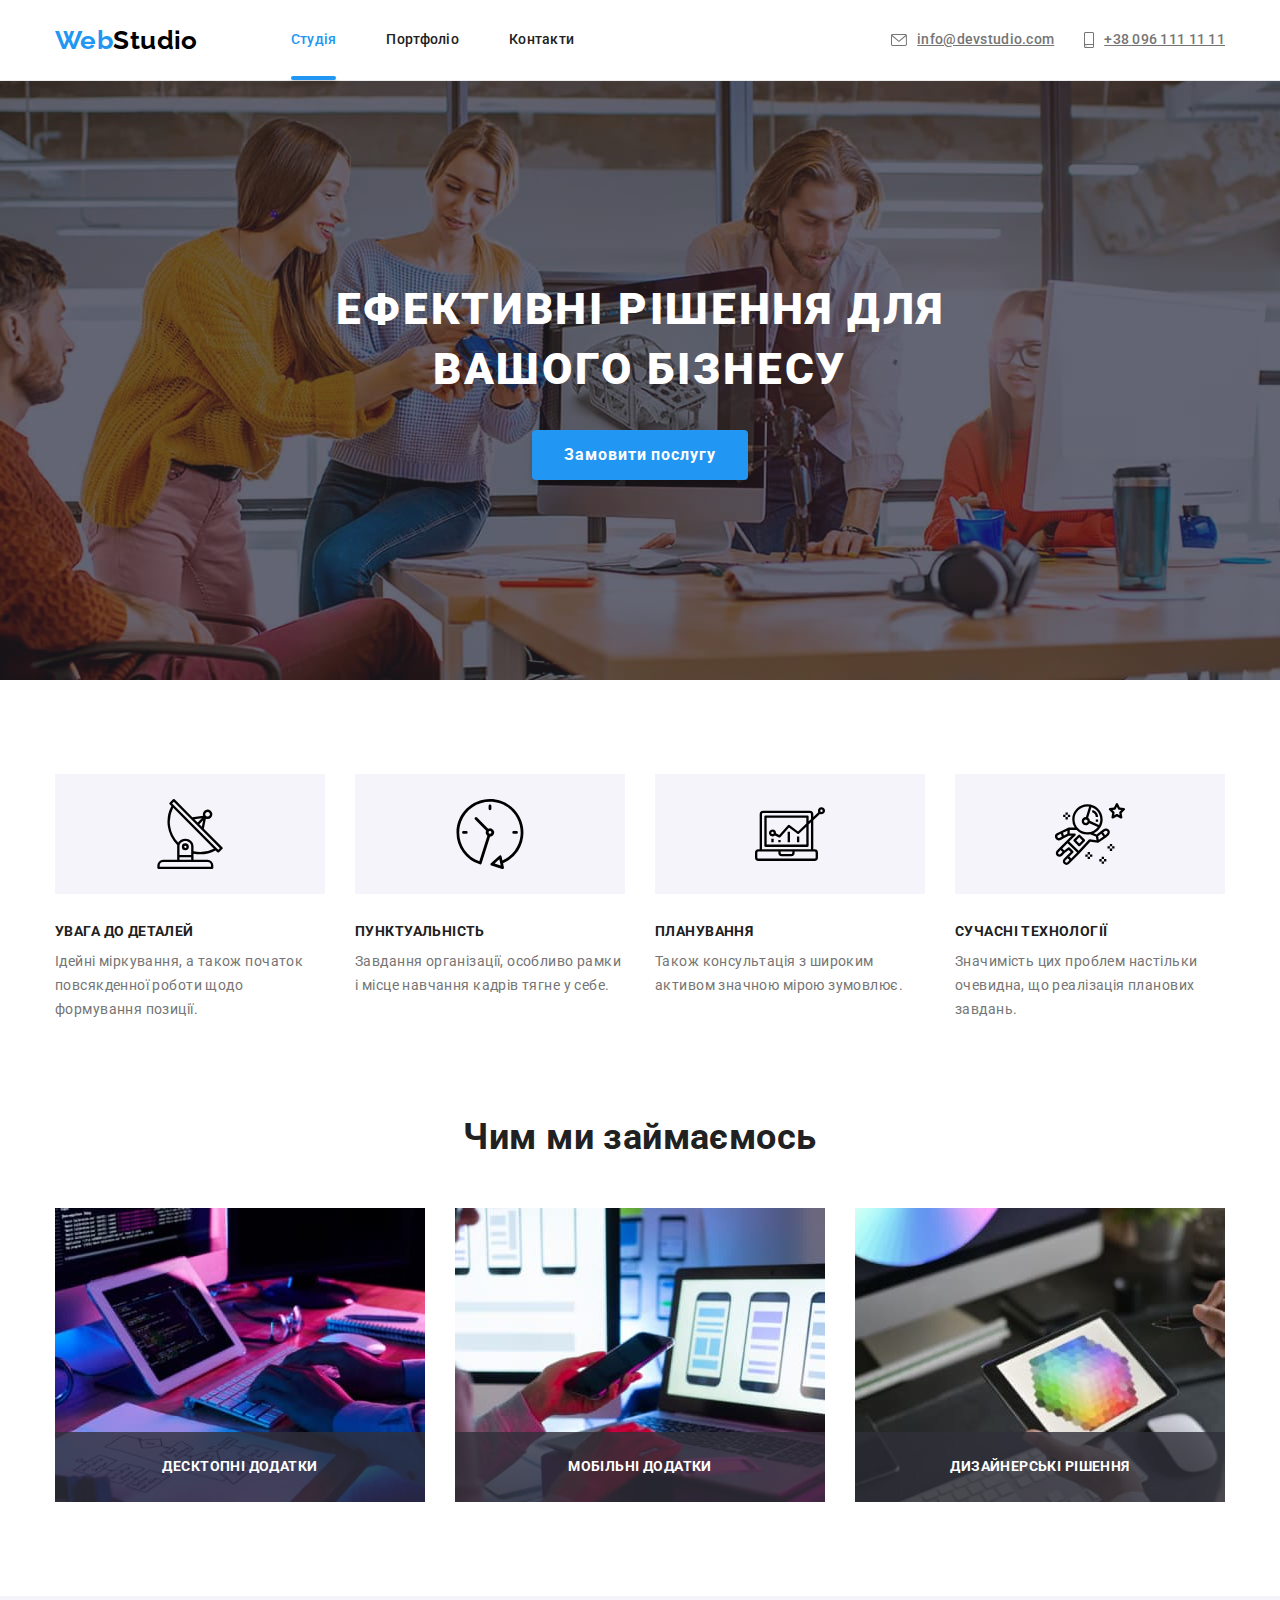
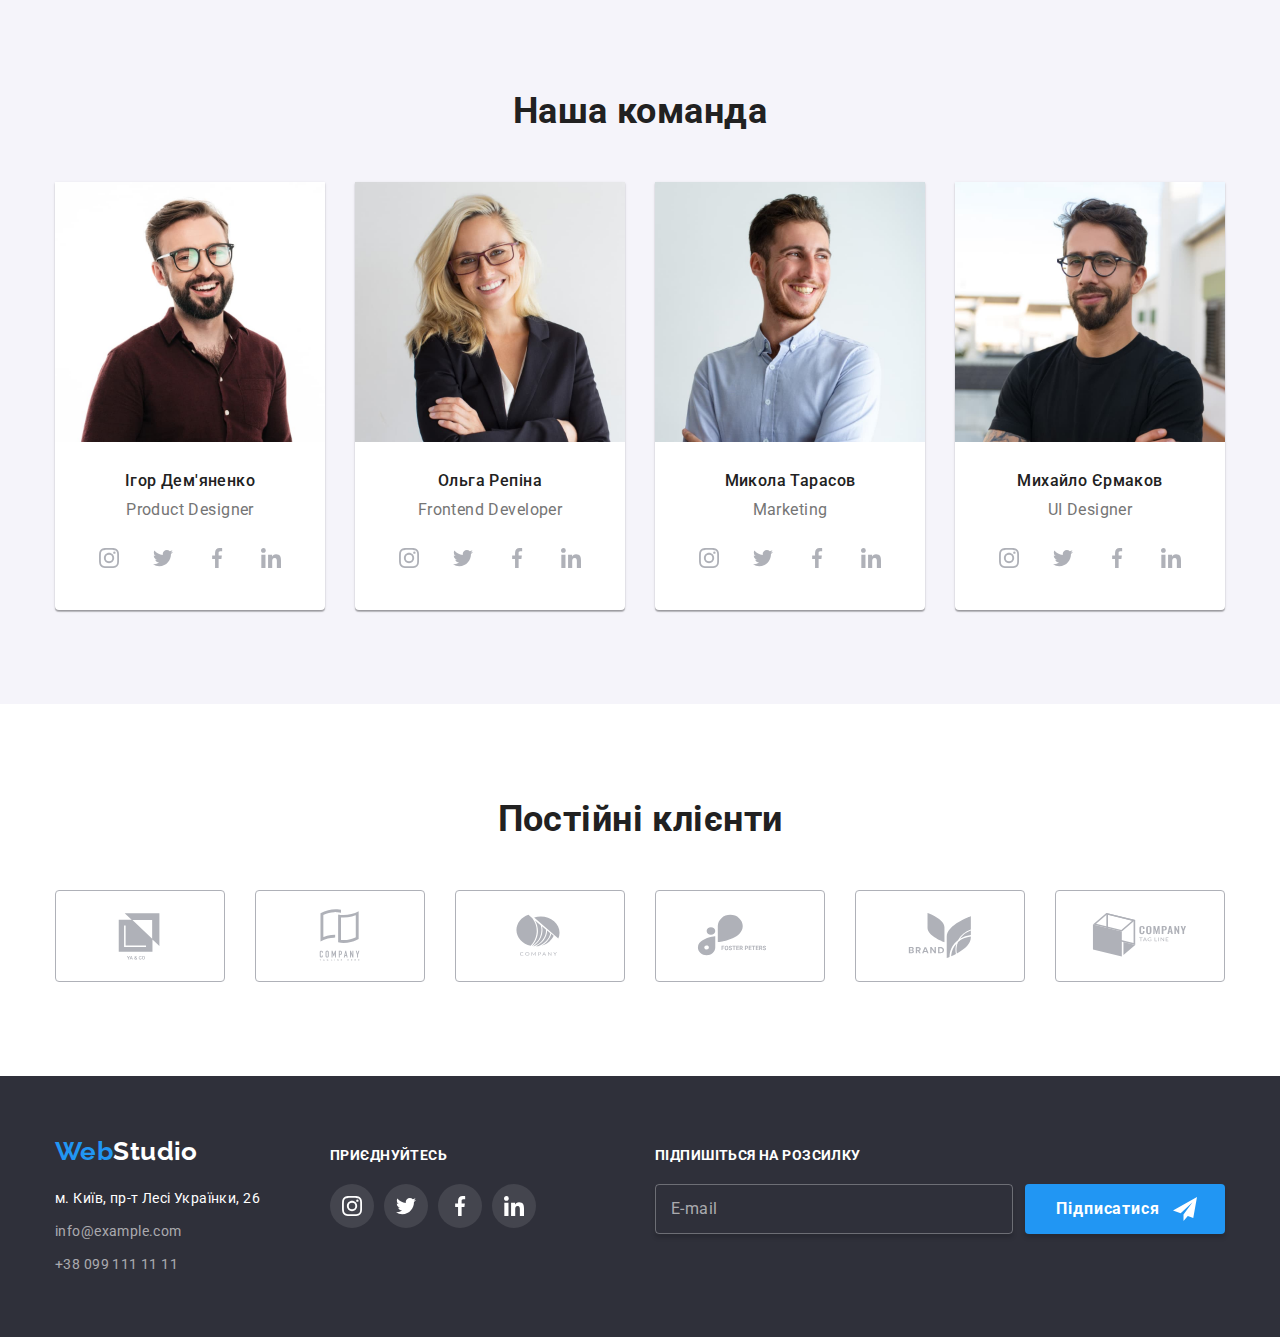
==== commit 7c87b30b: "adds form" ====
--- a/index.html
+++ b/index.html
@@ -579,54 +579,55 @@
         </div>
       </div>
     </footer>
-    <div class="backdrop is-hidden" data-modal>
-      <div class="modal">
-        <b class="modal-title">Залиште свої дані, ми вам передзвонимо</b>
-        <form class="main-form" autocomplete="off">
-          <label class="form-field">
-            <span class="form-label">Ім'я</span>
-            <input class="form-input" type="text" name="name" autofocus placeholder=" " />
-            <svg class="icon-form">
+
+    <div class="backdrop backdrop--is-hidden" data-modal>
+      <div class="modal backdrop__modal--is-hidden">
+        <b class="modal__title">Залиште свої дані, ми вам передзвонимо</b>
+        <form class="form" autocomplete="off">
+          <label class="form__field">
+            <span class="form__label">Ім'я</span>
+            <input class="form__input" type="text" name="name" autofocus placeholder=" " />
+            <svg class="form__icon">
               <use href="./images/icons.svg#icon-person-black"></use>
             </svg>
           </label>
-          <label class="form-field">
-            <span class="form-label">Телефон</span>
-            <input class="form-input" type="tel" name="tel" placeholder=" " />
-            <svg class="icon-form">
+          <label class="form__field">
+            <span class="form__label">Телефон</span>
+            <input class="form__input" type="tel" name="tel" placeholder=" " />
+            <svg class="form__icon">
               <use href="./images/icons.svg#icon-phone-black"></use>
             </svg>
           </label>
-          <label class="form-field">
-            <span class="form-label">Пошта</span>
-            <input class="form-input" type="email" name="mail" placeholder=" " />
-            <svg class="icon-form">
+          <label class="form__field">
+            <span class="form__label">Пошта</span>
+            <input class="form__input" type="email" name="mail" placeholder=" " />
+            <svg class="form__icon">
               <use href="./images/icons.svg#icon-email-black"></use>
             </svg>
           </label>
 
-          <label class="form-textarea"
-            ><span class="form-label">Коментар</span>
+          <label class="form__textarea"
+            ><span class="form__label">Коментар</span>
             <textarea
-              class="textarea-input"
+              class="form__textarea-input"
               name="comment"
               id=""
               placeholder="Введіть текст"
             ></textarea>
           </label>
 
-          <label class="contract-text">
+          <label class="form__contract-text">
             Погоджуюся з розсилкою та приймаю
-            <a class="link contract-link" href="">Умови договору</a>
-
-            <input class="checkbox visually-hidden" type="checkbox" name="contract-policy" />
-            <span class="icon-check"></span>
+            <a class="form__contract-link" href="">Умови договору</a>
+
+            <input class="form__checkbox" type="checkbox" name="contract-policy" />
+            <span class="form__icon-check"></span>
           </label>
 
-          <button class="btn primary" type="submit">Відправити</button>
+          <button class="button form__button" type="submit">Відправити</button>
         </form>
-        <button type="button" class="modal-btn" data-modal-close>
-          <svg class="icon-close">
+        <button type="button" class="modal__button" data-modal-close>
+          <svg class="modal__icon-close">
             <use href="./images/icons.svg#icon-close-black"></use>
           </svg>
         </button>
--- a/css/main.min.css
+++ b/css/main.min.css
@@ -1 +1 @@
-.work-examples__list,.clients__list,.team__list,.activities__list,.preferences__list,.social__list,.address__list,.social__item,.contacts,.page-header__list{padding:0;margin:0;list-style:none}.work-examples__section,.clients__section,.team__section,.activities__section,.preferences__section,.page-footer__container,.page-header__container{margin-left:auto;margin-right:auto;padding-left:15px;padding-right:15px;width:1200px}.work-examples__title,.preferences__title{position:absolute;width:1px;height:1px;margin:-1px;border:0;padding:0;white-space:nowrap;-webkit-clip-path:inset(100%);clip-path:inset(100%);clip:rect(0 0 0 0);overflow:hidden}.work-examples,.clients,.team,.activities,.preferences{padding-top:94px;padding-bottom:94px}.clients__title,.team__title,.activities__title{margin-bottom:50px;font-weight:700;font-size:36px;line-height:1.17;color:#212121;text-align:center}/*! modern-normalize v1.1.0 | MIT License | https://github.com/sindresorhus/modern-normalize */*,::before,::after{-webkit-box-sizing:border-box;box-sizing:border-box}html{line-height:1.15;-webkit-text-size-adjust:100%;-moz-tab-size:4;-o-tab-size:4;tab-size:4}body{margin:0;font-family:system-ui,-apple-system,"Segoe UI",Roboto,Helvetica,Arial,sans-serif,"Apple Color Emoji","Segoe UI Emoji"}hr{height:0;color:inherit}abbr[title]{-webkit-text-decoration:underline dotted;text-decoration:underline dotted}b,strong{font-weight:bolder}code,kbd,samp,pre{font-family:ui-monospace,SFMono-Regular,Consolas,"Liberation Mono",Menlo,monospace;font-size:1em}small{font-size:80%}sub,sup{font-size:75%;line-height:0;position:relative;vertical-align:baseline}sub{bottom:-0.25em}sup{top:-0.5em}table{text-indent:0;border-color:inherit}button,input,optgroup,select,textarea{font-family:inherit;font-size:100%;line-height:1.15;margin:0}button,select{text-transform:none}button,[type=button],[type=reset],[type=submit]{-webkit-appearance:button}::-moz-focus-inner{border-style:none;padding:0}:-moz-focusring{outline:1px dotted ButtonText}:-moz-ui-invalid{box-shadow:none}legend{padding:0}progress{vertical-align:baseline}::-webkit-inner-spin-button,::-webkit-outer-spin-button{height:auto}[type=search]{-webkit-appearance:textfield;outline-offset:-2px}::-webkit-search-decoration{-webkit-appearance:none}::-webkit-file-upload-button{-webkit-appearance:button;font:inherit}summary{display:list-item}body{font-family:Roboto,sans-serif;font-size:14px;line-height:1.71;letter-spacing:.03em;color:var(--primary-text-color);background-color:var(--bg-white-color);padding-top:80px}h1,h2,h3,h4,h5,h6,p{margin:0}.link{text-decoration:none}img{display:block;max-width:100%;height:auto}.logo{font-family:Raleway,sans-serif;font-weight:700;font-size:26px;line-height:1.19;color:#2196f3;text-decoration:none}.button{border-radius:4px;border:none;font-family:inherit;font-size:16px;cursor:pointer;background-color:#2196f3;font-weight:700;line-height:1.87;letter-spacing:.06em;color:#fff;-webkit-box-shadow:0px 4px 4px rgba(0,0,0,.15);box-shadow:0px 4px 4px rgba(0,0,0,.15);width:200px;height:50px;padding:10px 32px;-webkit-transition:color 250ms cubic-bezier(0.4, 0, 0.2, 1),background-color 250ms cubic-bezier(0.4, 0, 0.2, 1),-webkit-box-shadow 250ms cubic-bezier(0.4, 0, 0.2, 1);transition:color 250ms cubic-bezier(0.4, 0, 0.2, 1),background-color 250ms cubic-bezier(0.4, 0, 0.2, 1),-webkit-box-shadow 250ms cubic-bezier(0.4, 0, 0.2, 1);transition:color 250ms cubic-bezier(0.4, 0, 0.2, 1),background-color 250ms cubic-bezier(0.4, 0, 0.2, 1),box-shadow 250ms cubic-bezier(0.4, 0, 0.2, 1);transition:color 250ms cubic-bezier(0.4, 0, 0.2, 1),background-color 250ms cubic-bezier(0.4, 0, 0.2, 1),box-shadow 250ms cubic-bezier(0.4, 0, 0.2, 1),-webkit-box-shadow 250ms cubic-bezier(0.4, 0, 0.2, 1)}.button:hover,.button:focus{background-color:#188ce8;-webkit-box-shadow:0px 4px 4px rgba(0,0,0,.15);box-shadow:0px 4px 4px rgba(0,0,0,.15)}.page-header{border-bottom:1px solid #ececec;position:fixed;top:0;left:0;width:100%;background-color:#fff;z-index:1}.page-header_nav{display:-webkit-box;display:-ms-flexbox;display:flex;-webkit-box-align:center;-ms-flex-align:center;align-items:center}.page-header__list{display:-webkit-box;display:-ms-flexbox;display:flex;margin-left:93px}.page-header__item:not(:last-child){margin-right:50px}.page-header__container{display:-webkit-box;display:-ms-flexbox;display:flex}.page-header__link{text-decoration:none;-webkit-transition:color 250ms cubic-bezier(0.4, 0, 0.2, 1);transition:color 250ms cubic-bezier(0.4, 0, 0.2, 1);display:block;padding-top:32px;padding-bottom:32px;font-weight:500;line-height:1.14;letter-spacing:.02em;color:#212121}.page-header__link:hover,.page-header__link:focus{color:#2196f3}.page-header__link--current{color:#2196f3;position:relative}.page-header__link--current::after{content:"";display:block;position:absolute;left:0;bottom:0;width:100%;height:4px;background-color:#2196f3;-webkit-box-shadow:0px 4px 4px rgba(0,0,0,.25);box-shadow:0px 4px 4px rgba(0,0,0,.25);border-radius:2px}.logo--black{color:#000}.contacts{display:-webkit-box;display:-ms-flexbox;display:flex;margin-left:auto;gap:30px}.contacts__icon--envelope,.contacts__icon--smartphone{margin-right:10px;fill:currentColor}.contacts__link{-webkit-transition:color 250ms cubic-bezier(0.4, 0, 0.2, 1);transition:color 250ms cubic-bezier(0.4, 0, 0.2, 1);font-weight:500;line-height:1.14;letter-spacing:.02em;color:#757575;padding-top:32px;padding-bottom:32px;display:-webkit-box;display:-ms-flexbox;display:flex;-webkit-box-align:center;-ms-flex-align:center;align-items:center}.contacts__link:hover,.contacts__link:focus{color:#2196f3}.social__list{display:-webkit-box;display:-ms-flexbox;display:flex;-webkit-box-pack:center;-ms-flex-pack:center;justify-content:center;-webkit-box-align:center;-ms-flex-align:center;align-items:center;gap:10px}.social__icon{fill:currentColor;width:20px;height:20px}.social__link{-webkit-transition:color 250ms cubic-bezier(0.4, 0, 0.2, 1),background-color 250ms cubic-bezier(0.4, 0, 0.2, 1);transition:color 250ms cubic-bezier(0.4, 0, 0.2, 1),background-color 250ms cubic-bezier(0.4, 0, 0.2, 1);color:#afb1b8;text-decoration:none;display:-webkit-box;display:-ms-flexbox;display:flex;-webkit-box-pack:center;-ms-flex-pack:center;justify-content:center;-webkit-box-align:center;-ms-flex-align:center;align-items:center;width:44px;height:44px;border-radius:50%}.social__link:hover,.social__link:focus{color:#fff;background-color:#2196f3}.page-footer{padding-top:60px;padding-bottom:60px;background-color:#2f303a}.page-footer__container{display:-webkit-box;display:-ms-flexbox;display:flex}.page-footer__join-us{min-width:206px;min-height:80px;margin-top:12px;margin-left:70px}.page-footer__subtitle{display:block;font-weight:700;font-size:14px;line-height:1.14;letter-spacing:.03em;text-transform:uppercase;color:#fff;margin-bottom:20px}.page-footer__logo{display:block;margin-bottom:20px}.logo--white{color:#fff}.address__item+.address__item{margin-top:9px}.address__link{text-decoration:none;-webkit-transition:color 250ms cubic-bezier(0.4, 0, 0.2, 1);transition:color 250ms cubic-bezier(0.4, 0, 0.2, 1);font-style:normal;color:rgba(255,255,255,.6)}.address__link--white{color:#fff}.address__link:hover,.address__link:focus{color:#2196f3}.social__link--white{-webkit-transition:background-color 250ms cubic-bezier(0.4, 0, 0.2, 1);transition:background-color 250ms cubic-bezier(0.4, 0, 0.2, 1);color:#fff;background-color:rgba(255,255,255,.1)}.social__link--white:hover,.social__link--white:focus{background-color:#2196f3}.sign-up{width:570px;margin-left:auto;margin-top:12px}.sign-up__form{position:relative;display:-webkit-box;display:-ms-flexbox;display:flex}.sign-up__field{display:inline-block;-webkit-box-flex:1;-ms-flex-positive:1;flex-grow:1}.sign-up__input{width:100%;height:50px;border:1px solid rgba(255,255,255,.3);border-radius:4px;-webkit-box-shadow:0px 4px 4px rgba(0,0,0,.15);box-shadow:0px 4px 4px rgba(0,0,0,.15);background-color:rgba(0,0,0,0);padding-top:15px;padding-right:16px;padding-bottom:15px;padding-left:16px;font-size:16px;line-height:1.25;letter-spacing:.03em;color:rgba(255,255,255,.6)}.sign-up__label{position:absolute;top:50%;left:16px;font-size:16px;line-height:1.25;letter-spacing:.03em;color:rgba(255,255,255,.6);-webkit-transform:translateY(-50%);transform:translateY(-50%);-webkit-transition:color 250ms cubic-bezier(0.4, 0, 0.2, 1);transition:color 250ms cubic-bezier(0.4, 0, 0.2, 1)}.sign-up__button{position:relative;padding:10px 62px 10px 28px;margin-left:12px}.sign-up__icon{fill:#fff;margin-left:10px;position:absolute;top:50%;right:28px;-webkit-transform:translateY(-50%);transform:translateY(-50%)}.sign-up__input:not(:-moz-placeholder-shown)+.sign-up__label{color:rgba(0,0,0,0)}.sign-up__input:not(:-ms-input-placeholder)+.sign-up__label{color:rgba(0,0,0,0)}.sign-up__input:focus+.sign-up__label,.sign-up__input:not(:placeholder-shown)+.sign-up__label{color:rgba(0,0,0,0)}.hero-section{text-align:center;background-color:#c4c4c4;padding:200px 0;max-width:1600px;height:600px;margin-left:auto;margin-right:auto;background-image:-webkit-gradient(linear, left top, left bottom, from(rgba(47, 48, 58, 0.4)), to(rgba(47, 48, 58, 0.4))),url(../images/mainbgimg.jpg);background-image:linear-gradient(rgba(47, 48, 58, 0.4), rgba(47, 48, 58, 0.4)),url(../images/mainbgimg.jpg);background-size:cover;background-position:center;background-repeat:no-repeat}.hero-section__title{margin-bottom:30px;font-weight:900;font-size:44px;line-height:1.36;letter-spacing:.06em;color:#fff;text-transform:uppercase}.hero-section__button{width:216.7px}.preferences__section{display:-webkit-box;display:-ms-flexbox;display:flex}.preferences__list{display:-webkit-box;display:-ms-flexbox;display:flex;-ms-flex-wrap:wrap;flex-wrap:wrap;gap:30px}.preferences__item{width:calc((100% - 90px)/4)}.preferences__icons{display:-webkit-box;display:-ms-flexbox;display:flex;-webkit-box-align:center;-ms-flex-align:center;align-items:center;-webkit-box-pack:center;-ms-flex-pack:center;justify-content:center;height:120px;background-color:#f5f4fa;margin-bottom:30px}.preferences__icon{width:70px;height:70px}.preferences__subtitle{margin-bottom:10px;font-weight:700;font-size:inherit;line-height:1.14;color:#212121;text-transform:uppercase}.activities{padding-top:0}.activities__list{display:-webkit-box;display:-ms-flexbox;display:flex;gap:30px}.activities__item{position:relative}.activities__text{position:absolute;bottom:0;pointer-events:none;display:-webkit-box;display:-ms-flexbox;display:flex;-webkit-box-pack:center;-ms-flex-pack:center;justify-content:center;-webkit-box-align:center;-ms-flex-align:center;align-items:center;width:100%;height:23.81%;background-color:rgba(47,48,58,.8)}.activities__subtitle{font-weight:700;font-size:14px;line-height:1.14;text-transform:uppercase;color:#fff}.team{background-color:#f5f4fa}.team__list{display:-webkit-box;display:-ms-flexbox;display:flex;-webkit-box-pack:center;-ms-flex-pack:center;justify-content:center;gap:30px}.team-card{width:calc((100% - 90px)/4);-webkit-box-shadow:0px 1px 3px rgba(0,0,0,.12),0px 1px 1px rgba(0,0,0,.14),0px 2px 1px rgba(0,0,0,.2);box-shadow:0px 1px 3px rgba(0,0,0,.12),0px 1px 1px rgba(0,0,0,.14),0px 2px 1px rgba(0,0,0,.2);border-radius:0px 0px 4px 4px;background-color:#fff}.team-card__content{padding-top:30px;padding-bottom:30px}.team-card__subtitle{margin-bottom:10px;font-weight:500;font-size:16px;line-height:1.18;color:#212121;text-align:center}.team-card__text{font-size:16px;line-height:1.18;text-align:center;margin-bottom:16px}.clients__list{display:-webkit-box;display:-ms-flexbox;display:flex;-webkit-box-pack:center;-ms-flex-pack:center;justify-content:center;gap:30px}.clients__item{width:calc(100% - 25px);height:92px}.clients__icon{fill:currentColor}.clients__thumb{-webkit-transition:color 250ms cubic-bezier(0.4, 0, 0.2, 1),border 250ms cubic-bezier(0.4, 0, 0.2, 1);transition:color 250ms cubic-bezier(0.4, 0, 0.2, 1),border 250ms cubic-bezier(0.4, 0, 0.2, 1);display:-webkit-box;display:-ms-flexbox;display:flex;-webkit-box-pack:center;-ms-flex-pack:center;justify-content:center;-webkit-box-align:center;-ms-flex-align:center;align-items:center;height:inherit;border:1px solid #afb1b8;border-radius:4px;color:#afb1b8}.clients__thumb:hover,.clients__thumb:focus{border:1px solid #2196f3;color:#2196f3}.work-examples__list{margin-bottom:50px;display:-webkit-box;display:-ms-flexbox;display:flex;-webkit-box-pack:center;-ms-flex-pack:center;justify-content:center;gap:8px}.button__filter{-webkit-transition:color 250ms cubic-bezier(0.4, 0, 0.2, 1),background-color 250ms cubic-bezier(0.4, 0, 0.2, 1),-webkit-box-shadow 250ms cubic-bezier(0.4, 0, 0.2, 1);transition:color 250ms cubic-bezier(0.4, 0, 0.2, 1),background-color 250ms cubic-bezier(0.4, 0, 0.2, 1),-webkit-box-shadow 250ms cubic-bezier(0.4, 0, 0.2, 1);transition:color 250ms cubic-bezier(0.4, 0, 0.2, 1),background-color 250ms cubic-bezier(0.4, 0, 0.2, 1),box-shadow 250ms cubic-bezier(0.4, 0, 0.2, 1);transition:color 250ms cubic-bezier(0.4, 0, 0.2, 1),background-color 250ms cubic-bezier(0.4, 0, 0.2, 1),box-shadow 250ms cubic-bezier(0.4, 0, 0.2, 1),-webkit-box-shadow 250ms cubic-bezier(0.4, 0, 0.2, 1);padding:6px 22px;font-weight:500;line-height:1.62;letter-spacing:.03em;color:#212121;background-color:#f5f4fa}.button__filter:hover,.button__filter:focus{color:#fff;background-color:#2196f3;-webkit-box-shadow:0px 3px 1px rgba(0,0,0,.1),0px 1px 2px rgba(0,0,0,.08),0px 2px 2px rgba(0,0,0,.12);box-shadow:0px 3px 1px rgba(0,0,0,.1),0px 1px 2px rgba(0,0,0,.08),0px 2px 2px rgba(0,0,0,.12)}.example-card{display:-webkit-box;display:-ms-flexbox;display:flex;-ms-flex-wrap:wrap;flex-wrap:wrap;margin-left:-30px;margin-top:-30px}.example-card__item{-ms-flex-preferred-size:calc(33.3333333333% - 30px);flex-basis:calc(33.3333333333% - 30px);margin-left:30px;margin-top:30px}.example-card__content{border:1px solid #eee;border-top:none;padding:20px 24px}.example-card__filter{font-size:16px;line-height:1.87}.example-card__link{text-decoration:none;-webkit-transition:-webkit-box-shadow 250ms cubic-bezier(0.4, 0, 0.2, 1);transition:-webkit-box-shadow 250ms cubic-bezier(0.4, 0, 0.2, 1);transition:box-shadow 250ms cubic-bezier(0.4, 0, 0.2, 1);transition:box-shadow 250ms cubic-bezier(0.4, 0, 0.2, 1), -webkit-box-shadow 250ms cubic-bezier(0.4, 0, 0.2, 1);display:block;color:inherit}.example-card__link:hover,.example-card__link:focus{-webkit-box-shadow:0px 1px 1px rgba(0,0,0,.12),0px 4px 4px rgba(0,0,0,.06),1px 4px 6px rgba(0,0,0,.16);box-shadow:0px 1px 1px rgba(0,0,0,.12),0px 4px 4px rgba(0,0,0,.06),1px 4px 6px rgba(0,0,0,.16)}/*# sourceMappingURL=main.min.css.map */+.clients__list,.team__list,.activities__list,.preferences__list,.social__list,.address__list,.social__item,.contacts,.page-header__list{padding:0;margin:0;list-style:none}.clients__section,.team__section,.activities__section,.preferences__section,.page-footer__container,.page-header__container{margin-left:auto;margin-right:auto;padding-left:15px;padding-right:15px;width:1200px}.form__checkbox,.preferences__title{position:absolute;width:1px;height:1px;margin:-1px;border:0;padding:0;white-space:nowrap;-webkit-clip-path:inset(100%);clip-path:inset(100%);clip:rect(0 0 0 0);overflow:hidden}.clients,.team,.activities,.preferences{padding-top:94px;padding-bottom:94px}/*! modern-normalize v1.1.0 | MIT License | https://github.com/sindresorhus/modern-normalize */*,::before,::after{-webkit-box-sizing:border-box;box-sizing:border-box}html{line-height:1.15;-webkit-text-size-adjust:100%;-moz-tab-size:4;-o-tab-size:4;tab-size:4}body{margin:0;font-family:system-ui,-apple-system,"Segoe UI",Roboto,Helvetica,Arial,sans-serif,"Apple Color Emoji","Segoe UI Emoji"}hr{height:0;color:inherit}abbr[title]{-webkit-text-decoration:underline dotted;text-decoration:underline dotted}b,strong{font-weight:bolder}code,kbd,samp,pre{font-family:ui-monospace,SFMono-Regular,Consolas,"Liberation Mono",Menlo,monospace;font-size:1em}small{font-size:80%}sub,sup{font-size:75%;line-height:0;position:relative;vertical-align:baseline}sub{bottom:-0.25em}sup{top:-0.5em}table{text-indent:0;border-color:inherit}button,input,optgroup,select,textarea{font-family:inherit;font-size:100%;line-height:1.15;margin:0}button,select{text-transform:none}button,[type=button],[type=reset],[type=submit]{-webkit-appearance:button}::-moz-focus-inner{border-style:none;padding:0}:-moz-focusring{outline:1px dotted ButtonText}:-moz-ui-invalid{box-shadow:none}legend{padding:0}progress{vertical-align:baseline}::-webkit-inner-spin-button,::-webkit-outer-spin-button{height:auto}[type=search]{-webkit-appearance:textfield;outline-offset:-2px}::-webkit-search-decoration{-webkit-appearance:none}::-webkit-file-upload-button{-webkit-appearance:button;font:inherit}summary{display:list-item}body{font-family:Roboto,sans-serif;font-size:14px;line-height:1.71;letter-spacing:.03em;color:#757575;background-color:#fff;padding-top:80px}h1,h2,h3,h4,h5,h6,p{margin:0}.link{text-decoration:none}img{display:block;max-width:100%;height:auto}.logo{font-family:Raleway,sans-serif;font-weight:700;font-size:26px;line-height:1.19;color:#2196f3;text-decoration:none}.button{border-radius:4px;border:none;font-family:inherit;font-size:16px;cursor:pointer;background-color:#2196f3;font-weight:700;line-height:1.87;letter-spacing:.06em;color:#fff;-webkit-box-shadow:0px 4px 4px rgba(0,0,0,.15);box-shadow:0px 4px 4px rgba(0,0,0,.15);width:200px;height:50px;padding:10px 32px;-webkit-transition:color 250ms cubic-bezier(0.4, 0, 0.2, 1),background-color 250ms cubic-bezier(0.4, 0, 0.2, 1),-webkit-box-shadow 250ms cubic-bezier(0.4, 0, 0.2, 1);transition:color 250ms cubic-bezier(0.4, 0, 0.2, 1),background-color 250ms cubic-bezier(0.4, 0, 0.2, 1),-webkit-box-shadow 250ms cubic-bezier(0.4, 0, 0.2, 1);transition:color 250ms cubic-bezier(0.4, 0, 0.2, 1),background-color 250ms cubic-bezier(0.4, 0, 0.2, 1),box-shadow 250ms cubic-bezier(0.4, 0, 0.2, 1);transition:color 250ms cubic-bezier(0.4, 0, 0.2, 1),background-color 250ms cubic-bezier(0.4, 0, 0.2, 1),box-shadow 250ms cubic-bezier(0.4, 0, 0.2, 1),-webkit-box-shadow 250ms cubic-bezier(0.4, 0, 0.2, 1)}.button:hover,.button:focus{background-color:#188ce8;-webkit-box-shadow:0px 4px 4px rgba(0,0,0,.15);box-shadow:0px 4px 4px rgba(0,0,0,.15)}.page-header{border-bottom:1px solid #ececec;position:fixed;top:0;left:0;width:100%;background-color:#fff;z-index:1}.page-header_nav{display:-webkit-box;display:-ms-flexbox;display:flex;-webkit-box-align:center;-ms-flex-align:center;align-items:center}.page-header__list{display:-webkit-box;display:-ms-flexbox;display:flex;margin-left:93px}.page-header__item:not(:last-child){margin-right:50px}.page-header__container{display:-webkit-box;display:-ms-flexbox;display:flex}.page-header__link{text-decoration:none;-webkit-transition:color 250ms cubic-bezier(0.4, 0, 0.2, 1);transition:color 250ms cubic-bezier(0.4, 0, 0.2, 1);display:block;padding-top:32px;padding-bottom:32px;font-weight:500;line-height:1.14;letter-spacing:.02em;color:#212121}.page-header__link:hover,.page-header__link:focus{color:#2196f3}.page-header__link--current{color:#2196f3;position:relative}.page-header__link--current::after{content:"";display:block;position:absolute;left:0;bottom:0;width:100%;height:4px;background-color:#2196f3;-webkit-box-shadow:0px 4px 4px rgba(0,0,0,.25);box-shadow:0px 4px 4px rgba(0,0,0,.25);border-radius:2px}.logo--black{color:#000}.contacts{display:-webkit-box;display:-ms-flexbox;display:flex;margin-left:auto;gap:30px}.contacts__icon--envelope,.contacts__icon--smartphone{margin-right:10px;fill:currentColor}.contacts__link{-webkit-transition:color 250ms cubic-bezier(0.4, 0, 0.2, 1);transition:color 250ms cubic-bezier(0.4, 0, 0.2, 1);font-weight:500;line-height:1.14;letter-spacing:.02em;color:#757575;padding-top:32px;padding-bottom:32px;display:-webkit-box;display:-ms-flexbox;display:flex;-webkit-box-align:center;-ms-flex-align:center;align-items:center}.contacts__link:hover,.contacts__link:focus{color:#2196f3}.social__list{display:-webkit-box;display:-ms-flexbox;display:flex;-webkit-box-pack:center;-ms-flex-pack:center;justify-content:center;-webkit-box-align:center;-ms-flex-align:center;align-items:center;gap:10px}.social__icon{fill:currentColor;width:20px;height:20px}.social__link{-webkit-transition:color 250ms cubic-bezier(0.4, 0, 0.2, 1),background-color 250ms cubic-bezier(0.4, 0, 0.2, 1);transition:color 250ms cubic-bezier(0.4, 0, 0.2, 1),background-color 250ms cubic-bezier(0.4, 0, 0.2, 1);color:#afb1b8;text-decoration:none;display:-webkit-box;display:-ms-flexbox;display:flex;-webkit-box-pack:center;-ms-flex-pack:center;justify-content:center;-webkit-box-align:center;-ms-flex-align:center;align-items:center;width:44px;height:44px;border-radius:50%}.social__link:hover,.social__link:focus{color:#fff;background-color:#2196f3}.page-footer{padding-top:60px;padding-bottom:60px;background-color:#2f303a}.page-footer__container{display:-webkit-box;display:-ms-flexbox;display:flex}.page-footer__join-us{min-width:206px;min-height:80px;margin-top:12px;margin-left:70px}.page-footer__subtitle{display:block;font-weight:700;font-size:14px;line-height:1.14;letter-spacing:.03em;text-transform:uppercase;color:#fff;margin-bottom:20px}.page-footer__logo{display:block;margin-bottom:20px}.logo--white{color:#fff}.address__item+.address__item{margin-top:9px}.address__link{text-decoration:none;-webkit-transition:color 250ms cubic-bezier(0.4, 0, 0.2, 1);transition:color 250ms cubic-bezier(0.4, 0, 0.2, 1);font-style:normal;color:rgba(255,255,255,.6)}.address__link--white{color:#fff}.address__link:hover,.address__link:focus{color:#2196f3}.social__link--white{-webkit-transition:background-color 250ms cubic-bezier(0.4, 0, 0.2, 1);transition:background-color 250ms cubic-bezier(0.4, 0, 0.2, 1);color:#fff;background-color:rgba(255,255,255,.1)}.social__link--white:hover,.social__link--white:focus{background-color:#2196f3}.sign-up{width:570px;margin-left:auto;margin-top:12px}.sign-up__form{position:relative;display:-webkit-box;display:-ms-flexbox;display:flex}.sign-up__field{display:inline-block;-webkit-box-flex:1;-ms-flex-positive:1;flex-grow:1}.sign-up__input{width:100%;height:50px;border:1px solid rgba(255,255,255,.3);border-radius:4px;-webkit-box-shadow:0px 4px 4px rgba(0,0,0,.15);box-shadow:0px 4px 4px rgba(0,0,0,.15);background-color:rgba(0,0,0,0);padding-top:15px;padding-right:16px;padding-bottom:15px;padding-left:16px;font-size:16px;line-height:1.25;letter-spacing:.03em;color:rgba(255,255,255,.6)}.sign-up__label{position:absolute;top:50%;left:16px;font-size:16px;line-height:1.25;letter-spacing:.03em;color:rgba(255,255,255,.6);-webkit-transform:translateY(-50%);transform:translateY(-50%);-webkit-transition:color 250ms cubic-bezier(0.4, 0, 0.2, 1);transition:color 250ms cubic-bezier(0.4, 0, 0.2, 1)}.sign-up__button{position:relative;padding:10px 62px 10px 28px;margin-left:12px}.sign-up__icon{fill:#fff;margin-left:10px;position:absolute;top:50%;right:28px;-webkit-transform:translateY(-50%);transform:translateY(-50%)}.sign-up__input:not(:-moz-placeholder-shown)+.sign-up__label{color:rgba(0,0,0,0)}.sign-up__input:not(:-ms-input-placeholder)+.sign-up__label{color:rgba(0,0,0,0)}.sign-up__input:focus+.sign-up__label,.sign-up__input:not(:placeholder-shown)+.sign-up__label{color:rgba(0,0,0,0)}.hero-section{text-align:center;background-color:#c4c4c4;padding:200px 0;max-width:1600px;height:600px;margin-left:auto;margin-right:auto;background-image:-webkit-gradient(linear, left top, left bottom, from(rgba(47, 48, 58, 0.4)), to(rgba(47, 48, 58, 0.4))),url(../images/mainbgimg.jpg);background-image:linear-gradient(rgba(47, 48, 58, 0.4), rgba(47, 48, 58, 0.4)),url(../images/mainbgimg.jpg);background-size:cover;background-position:center;background-repeat:no-repeat}.hero-section__title{margin-bottom:30px;font-weight:900;font-size:44px;line-height:1.36;letter-spacing:.06em;color:#fff;text-transform:uppercase}.hero-section__button{width:216.7px}.preferences__section{display:-webkit-box;display:-ms-flexbox;display:flex}.preferences__list{display:-webkit-box;display:-ms-flexbox;display:flex;-ms-flex-wrap:wrap;flex-wrap:wrap;gap:30px}.preferences__item{width:calc((100% - 90px)/4)}.preferences__icons{display:-webkit-box;display:-ms-flexbox;display:flex;-webkit-box-align:center;-ms-flex-align:center;align-items:center;-webkit-box-pack:center;-ms-flex-pack:center;justify-content:center;height:120px;background-color:#f5f4fa;margin-bottom:30px}.preferences__icon{width:70px;height:70px}.preferences__subtitle{margin-bottom:10px;font-weight:700;font-size:inherit;line-height:1.14;color:#212121;text-transform:uppercase}.activities{padding-top:0}.activities__title{margin-bottom:50px;font-weight:700;font-size:36px;line-height:1.17;color:#212121;text-align:center}.activities__list{display:-webkit-box;display:-ms-flexbox;display:flex;gap:30px}.activities__item{position:relative}.activities__text{position:absolute;bottom:0;pointer-events:none;display:-webkit-box;display:-ms-flexbox;display:flex;-webkit-box-pack:center;-ms-flex-pack:center;justify-content:center;-webkit-box-align:center;-ms-flex-align:center;align-items:center;width:100%;height:23.81%;background-color:rgba(47,48,58,.8)}.activities__subtitle{font-weight:700;font-size:14px;line-height:1.14;text-transform:uppercase;color:#fff}.team{background-color:#f5f4fa}.team__title{margin-bottom:50px;font-weight:700;font-size:36px;line-height:1.17;color:#212121;text-align:center}.team__list{display:-webkit-box;display:-ms-flexbox;display:flex;-webkit-box-pack:center;-ms-flex-pack:center;justify-content:center;gap:30px}.team-card{width:calc((100% - 90px)/4);-webkit-box-shadow:0px 1px 3px rgba(0,0,0,.12),0px 1px 1px rgba(0,0,0,.14),0px 2px 1px rgba(0,0,0,.2);box-shadow:0px 1px 3px rgba(0,0,0,.12),0px 1px 1px rgba(0,0,0,.14),0px 2px 1px rgba(0,0,0,.2);border-radius:0px 0px 4px 4px;background-color:#fff}.team-card__content{padding-top:30px;padding-bottom:30px}.team-card__subtitle{margin-bottom:10px;font-weight:500;font-size:16px;line-height:1.18;color:#212121;text-align:center}.team-card__text{font-size:16px;line-height:1.18;text-align:center;margin-bottom:16px}.clients__title{margin-bottom:50px;font-weight:700;font-size:36px;line-height:1.17;color:#212121;text-align:center}.clients__list{display:-webkit-box;display:-ms-flexbox;display:flex;-webkit-box-pack:center;-ms-flex-pack:center;justify-content:center;gap:30px}.clients__item{width:calc(100% - 25px);height:92px}.clients__icon{fill:currentColor}.clients__thumb{-webkit-transition:color 250ms cubic-bezier(0.4, 0, 0.2, 1),border 250ms cubic-bezier(0.4, 0, 0.2, 1);transition:color 250ms cubic-bezier(0.4, 0, 0.2, 1),border 250ms cubic-bezier(0.4, 0, 0.2, 1);display:-webkit-box;display:-ms-flexbox;display:flex;-webkit-box-pack:center;-ms-flex-pack:center;justify-content:center;-webkit-box-align:center;-ms-flex-align:center;align-items:center;height:inherit;border:1px solid #afb1b8;border-radius:4px;color:#afb1b8}.clients__thumb:hover,.clients__thumb:focus{border:1px solid #2196f3;color:#2196f3}.backdrop{position:fixed;top:0;left:0;width:100%;height:100%;background-color:rgba(0,0,0,.2);opacity:1;-webkit-transition:opacity 250ms cubic-bezier(0.4, 0, 0.2, 1),visibility 250ms cubic-bezier(0.4, 0, 0.2, 1);transition:opacity 250ms cubic-bezier(0.4, 0, 0.2, 1),visibility 250ms cubic-bezier(0.4, 0, 0.2, 1)}.backdrop--is-hidden{opacity:0;visibility:hidden;pointer-events:none}.backdrop__modal--is-hidden{-webkit-transform:translate(-50%, 50%) scale(1.2);transform:translate(-50%, 50%) scale(1.2)}.modal{padding:40px;position:absolute;top:50%;left:50%;min-width:528px;min-height:581px;background-color:#fff;-webkit-box-shadow:0px 1px 3px rgba(0,0,0,.12),0px 1px 1px rgba(0,0,0,.14),0px 2px 1px rgba(0,0,0,.2);box-shadow:0px 1px 3px rgba(0,0,0,.12),0px 1px 1px rgba(0,0,0,.14),0px 2px 1px rgba(0,0,0,.2);border-radius:4px;-webkit-transform:translate(-50%, -50%) scale(1);transform:translate(-50%, -50%) scale(1);-webkit-transition:-webkit-transform 250ms cubic-bezier(0.4, 0, 0.2, 1);transition:-webkit-transform 250ms cubic-bezier(0.4, 0, 0.2, 1);transition:transform 250ms cubic-bezier(0.4, 0, 0.2, 1);transition:transform 250ms cubic-bezier(0.4, 0, 0.2, 1), -webkit-transform 250ms cubic-bezier(0.4, 0, 0.2, 1)}.modal__title{display:block;font-weight:700;font-size:20px;line-height:1.15;text-align:center;margin-bottom:12px;color:#212121}.modal__button{position:absolute;display:-webkit-box;display:-ms-flexbox;display:flex;-webkit-box-pack:center;-ms-flex-pack:center;justify-content:center;-webkit-box-align:center;-ms-flex-align:center;align-items:center;top:8px;right:8px;width:30px;height:30px;border-radius:50%;background-color:#fff;border:1px solid rgba(0,0,0,.1);cursor:pointer}.modal__icon-close{width:18px;height:18px;fill:#000;-webkit-transition:fill 250ms cubic-bezier(0.4, 0, 0.2, 1);transition:fill 250ms cubic-bezier(0.4, 0, 0.2, 1)}.modal .modal-btn:hover .icon-close,.modal .modal-btn:focus .icon-close{fill:#2196f3}.form{width:448px;font-weight:400;font-size:12px;line-height:14px;letter-spacing:.01em;text-align:center}.form__label{display:block;text-align:left;margin-bottom:4px}.form__icon{position:absolute;top:50%;left:12px;width:18px;height:18px;-webkit-transition:fill 250ms cubic-bezier(0.4, 0, 0.2, 1);transition:fill 250ms cubic-bezier(0.4, 0, 0.2, 1)}.form__contract-text{position:relative;display:block;font-size:14px;line-height:1.71;margin-bottom:30px}.form__contract-link{color:#2196f3;text-decoration:underline}.form__icon-check{position:absolute;display:inline-block;top:50%;left:12px;-webkit-transform:translateY(-50%);transform:translateY(-50%);width:16px;height:15px;fill:#fff;border:2px solid #212121;border-radius:2px;-webkit-transition:color 250ms cubic-bezier(0.4, 0, 0.2, 1),background-color 250ms cubic-bezier(0.4, 0, 0.2, 1);transition:color 250ms cubic-bezier(0.4, 0, 0.2, 1),background-color 250ms cubic-bezier(0.4, 0, 0.2, 1)}.form__textarea-input{width:100%;height:120px;resize:none;padding:12px 16px;border:1px solid rgba(33,33,33,.2);border-radius:4px;color:inherit;margin-bottom:20px;-webkit-transition:border 250ms cubic-bezier(0.4, 0, 0.2, 1);transition:border 250ms cubic-bezier(0.4, 0, 0.2, 1)}.form__textarea-input::-webkit-input-placeholder{line-height:1.14;color:rgba(117,117,117,.5);letter-spacing:.01}.form__textarea-input::-moz-placeholder{line-height:1.14;color:rgba(117,117,117,.5);letter-spacing:.01}.form__textarea-input:-ms-input-placeholder{line-height:1.14;color:rgba(117,117,117,.5);letter-spacing:.01}.form__textarea-input::-ms-input-placeholder{line-height:1.14;color:rgba(117,117,117,.5);letter-spacing:.01}.form__textarea-input::placeholder{line-height:1.14;color:rgba(117,117,117,.5);letter-spacing:.01}.form__textarea-input:focus{outline:none}.form__textarea-input:focus-within{border:1px solid #2196f3}.form__field{position:relative;display:block;margin-bottom:10px}.form__field:focus-within>.icon-form{fill:#2196f3}.form__input{width:100%;font:inherit;padding-top:11px;padding-bottom:11px;padding-left:42px;border:1px solid rgba(33,33,33,.2);border-radius:4px;color:inherit;-webkit-transition:border 250ms cubic-bezier(0.4, 0, 0.2, 1);transition:border 250ms cubic-bezier(0.4, 0, 0.2, 1)}.form__input:focus{outline:none}.form__input:focus-within{border:1px solid #2196f3}.form__checkbox:checked+.icon-check{background-image:url(../images/icon-check.svg);background-size:contain;background-origin:border-box;border-color:#2196f3;background-color:#2196f3}/*# sourceMappingURL=main.min.css.map */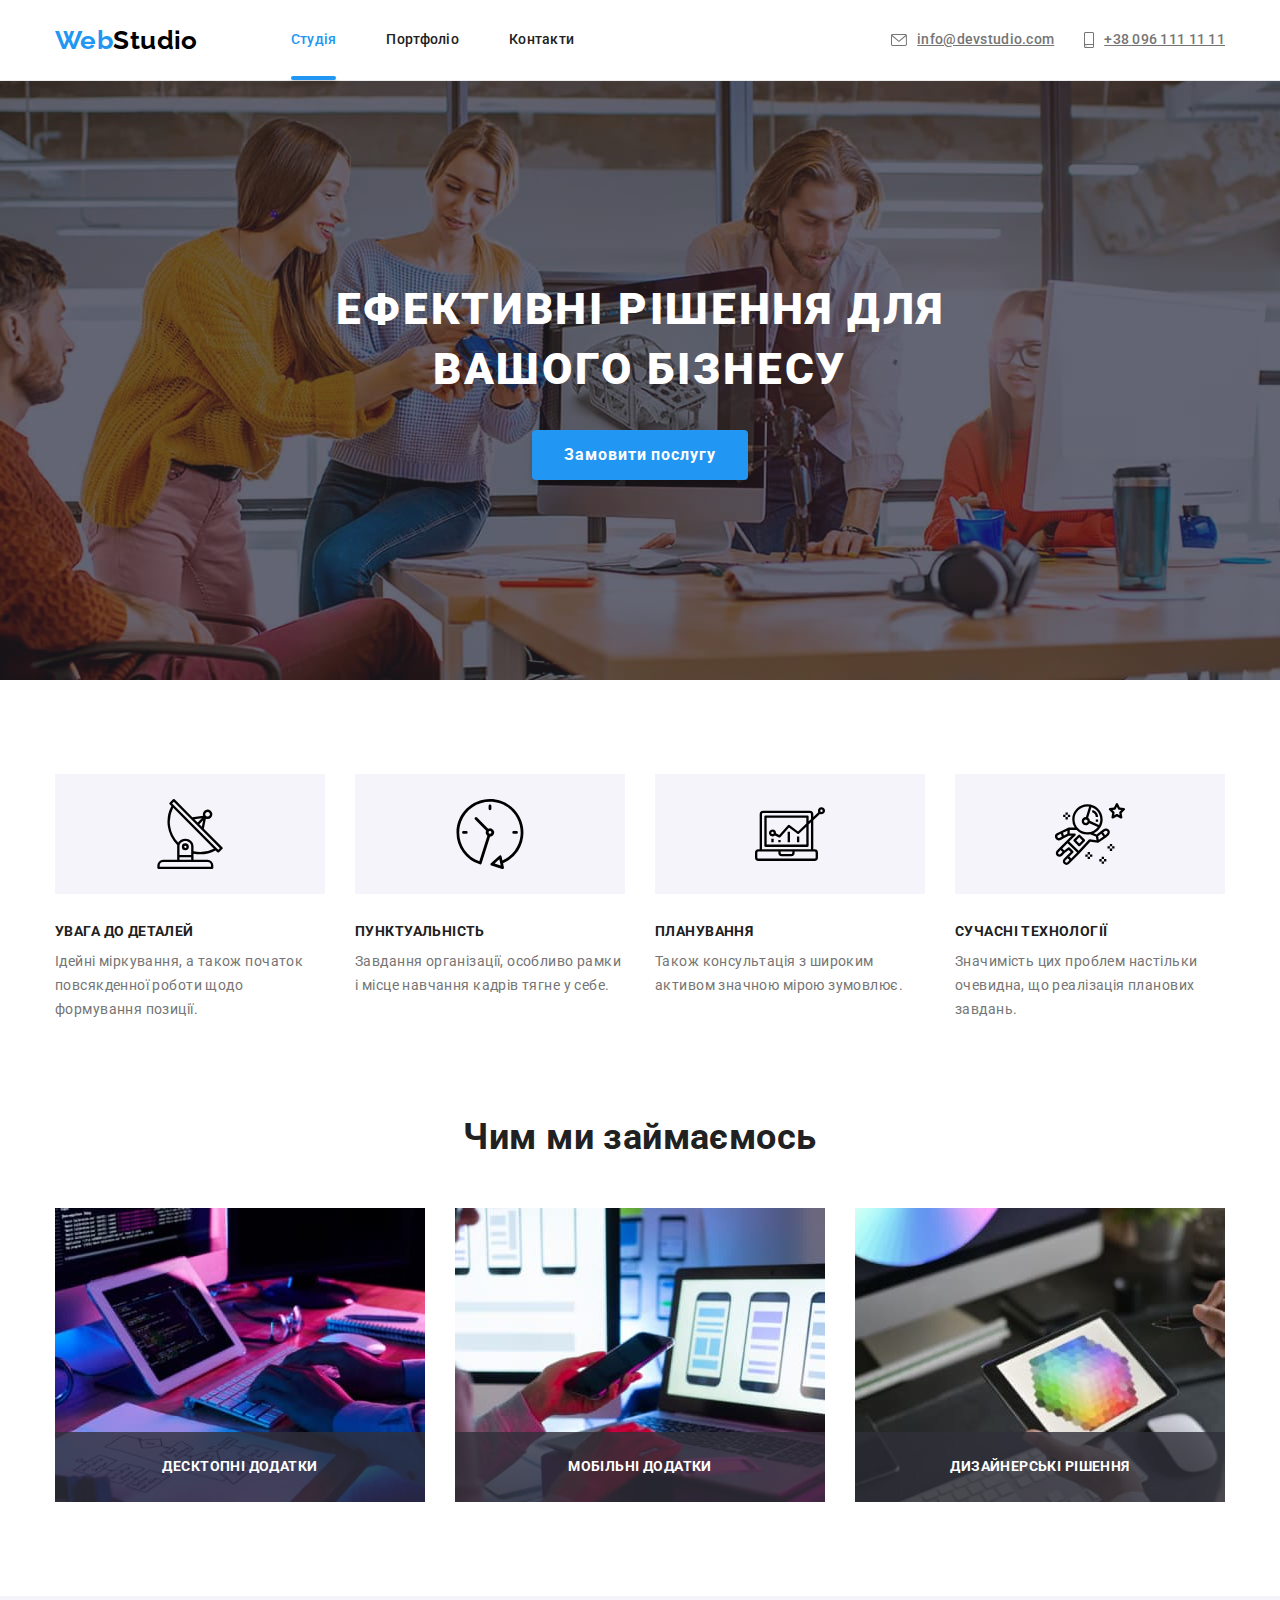
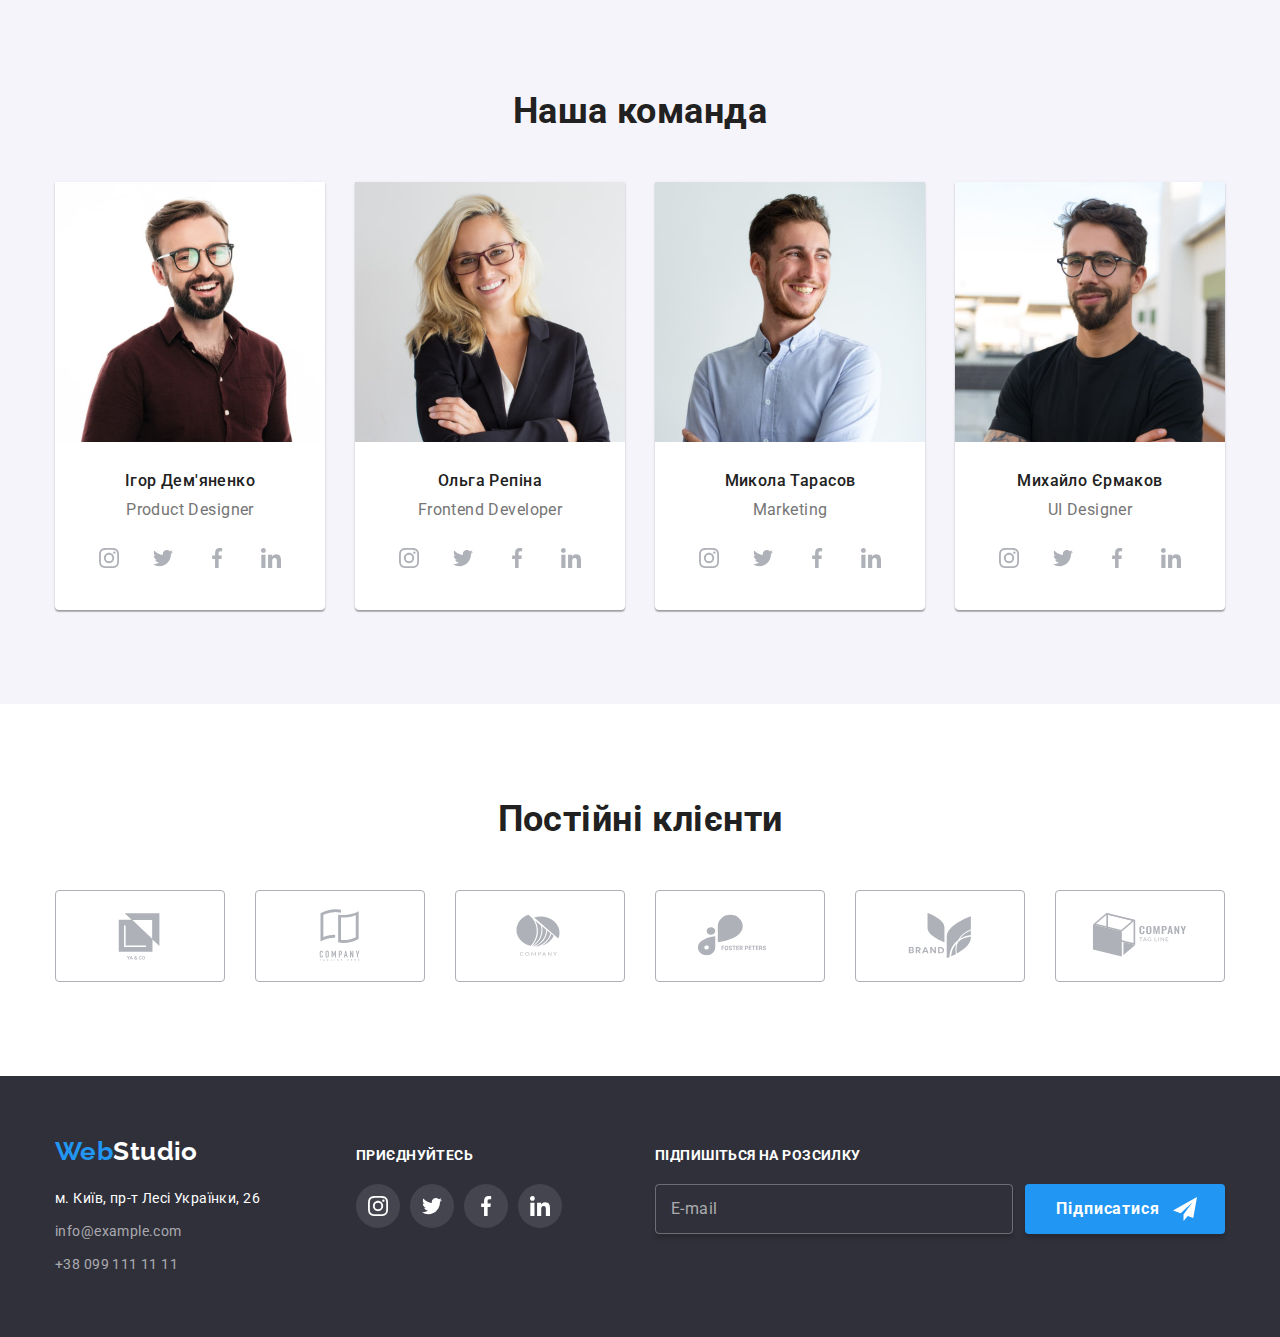
==== commit ac57ae51: "adds sizes to footer contacts div" ====
--- a/index.html
+++ b/index.html
@@ -476,7 +476,7 @@
     <!-- ----------------footer-------------- -->
     <footer class="page-footer">
       <div class="page-footer__container">
-        <div>
+        <div class="page-footer__contacts">
           <a href="./index.html" lang="en" class="logo page-footer__logo"
             >Web<span class="logo--white">Studio</span></a
           >
@@ -580,20 +580,20 @@
       </div>
     </footer>
 
-    <div class="backdrop backdrop--is-hidden" data-modal>
-      <div class="modal backdrop__modal--is-hidden">
+    <div class="backdrop is-hidden" data-modal>
+      <div class="modal">
         <b class="modal__title">Залиште свої дані, ми вам передзвонимо</b>
         <form class="form" autocomplete="off">
           <label class="form__field">
             <span class="form__label">Ім'я</span>
-            <input class="form__input" type="text" name="name" autofocus placeholder=" " />
+            <input class="form__input" type="text" name="name" required autofocus placeholder=" " />
             <svg class="form__icon">
               <use href="./images/icons.svg#icon-person-black"></use>
             </svg>
           </label>
           <label class="form__field">
             <span class="form__label">Телефон</span>
-            <input class="form__input" type="tel" name="tel" placeholder=" " />
+            <input class="form__input" type="tel" name="tel" required placeholder=" " />
             <svg class="form__icon">
               <use href="./images/icons.svg#icon-phone-black"></use>
             </svg>
@@ -611,7 +611,6 @@
             <textarea
               class="form__textarea-input"
               name="comment"
-              id=""
               placeholder="Введіть текст"
             ></textarea>
           </label>
--- a/css/main.min.css
+++ b/css/main.min.css
@@ -1 +1 @@
-.clients__list,.team__list,.activities__list,.preferences__list,.social__list,.address__list,.social__item,.contacts,.page-header__list{padding:0;margin:0;list-style:none}.clients__section,.team__section,.activities__section,.preferences__section,.page-footer__container,.page-header__container{margin-left:auto;margin-right:auto;padding-left:15px;padding-right:15px;width:1200px}.form__checkbox,.preferences__title{position:absolute;width:1px;height:1px;margin:-1px;border:0;padding:0;white-space:nowrap;-webkit-clip-path:inset(100%);clip-path:inset(100%);clip:rect(0 0 0 0);overflow:hidden}.clients,.team,.activities,.preferences{padding-top:94px;padding-bottom:94px}/*! modern-normalize v1.1.0 | MIT License | https://github.com/sindresorhus/modern-normalize */*,::before,::after{-webkit-box-sizing:border-box;box-sizing:border-box}html{line-height:1.15;-webkit-text-size-adjust:100%;-moz-tab-size:4;-o-tab-size:4;tab-size:4}body{margin:0;font-family:system-ui,-apple-system,"Segoe UI",Roboto,Helvetica,Arial,sans-serif,"Apple Color Emoji","Segoe UI Emoji"}hr{height:0;color:inherit}abbr[title]{-webkit-text-decoration:underline dotted;text-decoration:underline dotted}b,strong{font-weight:bolder}code,kbd,samp,pre{font-family:ui-monospace,SFMono-Regular,Consolas,"Liberation Mono",Menlo,monospace;font-size:1em}small{font-size:80%}sub,sup{font-size:75%;line-height:0;position:relative;vertical-align:baseline}sub{bottom:-0.25em}sup{top:-0.5em}table{text-indent:0;border-color:inherit}button,input,optgroup,select,textarea{font-family:inherit;font-size:100%;line-height:1.15;margin:0}button,select{text-transform:none}button,[type=button],[type=reset],[type=submit]{-webkit-appearance:button}::-moz-focus-inner{border-style:none;padding:0}:-moz-focusring{outline:1px dotted ButtonText}:-moz-ui-invalid{box-shadow:none}legend{padding:0}progress{vertical-align:baseline}::-webkit-inner-spin-button,::-webkit-outer-spin-button{height:auto}[type=search]{-webkit-appearance:textfield;outline-offset:-2px}::-webkit-search-decoration{-webkit-appearance:none}::-webkit-file-upload-button{-webkit-appearance:button;font:inherit}summary{display:list-item}body{font-family:Roboto,sans-serif;font-size:14px;line-height:1.71;letter-spacing:.03em;color:#757575;background-color:#fff;padding-top:80px}h1,h2,h3,h4,h5,h6,p{margin:0}.link{text-decoration:none}img{display:block;max-width:100%;height:auto}.logo{font-family:Raleway,sans-serif;font-weight:700;font-size:26px;line-height:1.19;color:#2196f3;text-decoration:none}.button{border-radius:4px;border:none;font-family:inherit;font-size:16px;cursor:pointer;background-color:#2196f3;font-weight:700;line-height:1.87;letter-spacing:.06em;color:#fff;-webkit-box-shadow:0px 4px 4px rgba(0,0,0,.15);box-shadow:0px 4px 4px rgba(0,0,0,.15);width:200px;height:50px;padding:10px 32px;-webkit-transition:color 250ms cubic-bezier(0.4, 0, 0.2, 1),background-color 250ms cubic-bezier(0.4, 0, 0.2, 1),-webkit-box-shadow 250ms cubic-bezier(0.4, 0, 0.2, 1);transition:color 250ms cubic-bezier(0.4, 0, 0.2, 1),background-color 250ms cubic-bezier(0.4, 0, 0.2, 1),-webkit-box-shadow 250ms cubic-bezier(0.4, 0, 0.2, 1);transition:color 250ms cubic-bezier(0.4, 0, 0.2, 1),background-color 250ms cubic-bezier(0.4, 0, 0.2, 1),box-shadow 250ms cubic-bezier(0.4, 0, 0.2, 1);transition:color 250ms cubic-bezier(0.4, 0, 0.2, 1),background-color 250ms cubic-bezier(0.4, 0, 0.2, 1),box-shadow 250ms cubic-bezier(0.4, 0, 0.2, 1),-webkit-box-shadow 250ms cubic-bezier(0.4, 0, 0.2, 1)}.button:hover,.button:focus{background-color:#188ce8;-webkit-box-shadow:0px 4px 4px rgba(0,0,0,.15);box-shadow:0px 4px 4px rgba(0,0,0,.15)}.page-header{border-bottom:1px solid #ececec;position:fixed;top:0;left:0;width:100%;background-color:#fff;z-index:1}.page-header_nav{display:-webkit-box;display:-ms-flexbox;display:flex;-webkit-box-align:center;-ms-flex-align:center;align-items:center}.page-header__list{display:-webkit-box;display:-ms-flexbox;display:flex;margin-left:93px}.page-header__item:not(:last-child){margin-right:50px}.page-header__container{display:-webkit-box;display:-ms-flexbox;display:flex}.page-header__link{text-decoration:none;-webkit-transition:color 250ms cubic-bezier(0.4, 0, 0.2, 1);transition:color 250ms cubic-bezier(0.4, 0, 0.2, 1);display:block;padding-top:32px;padding-bottom:32px;font-weight:500;line-height:1.14;letter-spacing:.02em;color:#212121}.page-header__link:hover,.page-header__link:focus{color:#2196f3}.page-header__link--current{color:#2196f3;position:relative}.page-header__link--current::after{content:"";display:block;position:absolute;left:0;bottom:0;width:100%;height:4px;background-color:#2196f3;-webkit-box-shadow:0px 4px 4px rgba(0,0,0,.25);box-shadow:0px 4px 4px rgba(0,0,0,.25);border-radius:2px}.logo--black{color:#000}.contacts{display:-webkit-box;display:-ms-flexbox;display:flex;margin-left:auto;gap:30px}.contacts__icon--envelope,.contacts__icon--smartphone{margin-right:10px;fill:currentColor}.contacts__link{-webkit-transition:color 250ms cubic-bezier(0.4, 0, 0.2, 1);transition:color 250ms cubic-bezier(0.4, 0, 0.2, 1);font-weight:500;line-height:1.14;letter-spacing:.02em;color:#757575;padding-top:32px;padding-bottom:32px;display:-webkit-box;display:-ms-flexbox;display:flex;-webkit-box-align:center;-ms-flex-align:center;align-items:center}.contacts__link:hover,.contacts__link:focus{color:#2196f3}.social__list{display:-webkit-box;display:-ms-flexbox;display:flex;-webkit-box-pack:center;-ms-flex-pack:center;justify-content:center;-webkit-box-align:center;-ms-flex-align:center;align-items:center;gap:10px}.social__icon{fill:currentColor;width:20px;height:20px}.social__link{-webkit-transition:color 250ms cubic-bezier(0.4, 0, 0.2, 1),background-color 250ms cubic-bezier(0.4, 0, 0.2, 1);transition:color 250ms cubic-bezier(0.4, 0, 0.2, 1),background-color 250ms cubic-bezier(0.4, 0, 0.2, 1);color:#afb1b8;text-decoration:none;display:-webkit-box;display:-ms-flexbox;display:flex;-webkit-box-pack:center;-ms-flex-pack:center;justify-content:center;-webkit-box-align:center;-ms-flex-align:center;align-items:center;width:44px;height:44px;border-radius:50%}.social__link:hover,.social__link:focus{color:#fff;background-color:#2196f3}.page-footer{padding-top:60px;padding-bottom:60px;background-color:#2f303a}.page-footer__container{display:-webkit-box;display:-ms-flexbox;display:flex}.page-footer__join-us{min-width:206px;min-height:80px;margin-top:12px;margin-left:70px}.page-footer__subtitle{display:block;font-weight:700;font-size:14px;line-height:1.14;letter-spacing:.03em;text-transform:uppercase;color:#fff;margin-bottom:20px}.page-footer__logo{display:block;margin-bottom:20px}.logo--white{color:#fff}.address__item+.address__item{margin-top:9px}.address__link{text-decoration:none;-webkit-transition:color 250ms cubic-bezier(0.4, 0, 0.2, 1);transition:color 250ms cubic-bezier(0.4, 0, 0.2, 1);font-style:normal;color:rgba(255,255,255,.6)}.address__link--white{color:#fff}.address__link:hover,.address__link:focus{color:#2196f3}.social__link--white{-webkit-transition:background-color 250ms cubic-bezier(0.4, 0, 0.2, 1);transition:background-color 250ms cubic-bezier(0.4, 0, 0.2, 1);color:#fff;background-color:rgba(255,255,255,.1)}.social__link--white:hover,.social__link--white:focus{background-color:#2196f3}.sign-up{width:570px;margin-left:auto;margin-top:12px}.sign-up__form{position:relative;display:-webkit-box;display:-ms-flexbox;display:flex}.sign-up__field{display:inline-block;-webkit-box-flex:1;-ms-flex-positive:1;flex-grow:1}.sign-up__input{width:100%;height:50px;border:1px solid rgba(255,255,255,.3);border-radius:4px;-webkit-box-shadow:0px 4px 4px rgba(0,0,0,.15);box-shadow:0px 4px 4px rgba(0,0,0,.15);background-color:rgba(0,0,0,0);padding-top:15px;padding-right:16px;padding-bottom:15px;padding-left:16px;font-size:16px;line-height:1.25;letter-spacing:.03em;color:rgba(255,255,255,.6)}.sign-up__label{position:absolute;top:50%;left:16px;font-size:16px;line-height:1.25;letter-spacing:.03em;color:rgba(255,255,255,.6);-webkit-transform:translateY(-50%);transform:translateY(-50%);-webkit-transition:color 250ms cubic-bezier(0.4, 0, 0.2, 1);transition:color 250ms cubic-bezier(0.4, 0, 0.2, 1)}.sign-up__button{position:relative;padding:10px 62px 10px 28px;margin-left:12px}.sign-up__icon{fill:#fff;margin-left:10px;position:absolute;top:50%;right:28px;-webkit-transform:translateY(-50%);transform:translateY(-50%)}.sign-up__input:not(:-moz-placeholder-shown)+.sign-up__label{color:rgba(0,0,0,0)}.sign-up__input:not(:-ms-input-placeholder)+.sign-up__label{color:rgba(0,0,0,0)}.sign-up__input:focus+.sign-up__label,.sign-up__input:not(:placeholder-shown)+.sign-up__label{color:rgba(0,0,0,0)}.hero-section{text-align:center;background-color:#c4c4c4;padding:200px 0;max-width:1600px;height:600px;margin-left:auto;margin-right:auto;background-image:-webkit-gradient(linear, left top, left bottom, from(rgba(47, 48, 58, 0.4)), to(rgba(47, 48, 58, 0.4))),url(../images/mainbgimg.jpg);background-image:linear-gradient(rgba(47, 48, 58, 0.4), rgba(47, 48, 58, 0.4)),url(../images/mainbgimg.jpg);background-size:cover;background-position:center;background-repeat:no-repeat}.hero-section__title{margin-bottom:30px;font-weight:900;font-size:44px;line-height:1.36;letter-spacing:.06em;color:#fff;text-transform:uppercase}.hero-section__button{width:216.7px}.preferences__section{display:-webkit-box;display:-ms-flexbox;display:flex}.preferences__list{display:-webkit-box;display:-ms-flexbox;display:flex;-ms-flex-wrap:wrap;flex-wrap:wrap;gap:30px}.preferences__item{width:calc((100% - 90px)/4)}.preferences__icons{display:-webkit-box;display:-ms-flexbox;display:flex;-webkit-box-align:center;-ms-flex-align:center;align-items:center;-webkit-box-pack:center;-ms-flex-pack:center;justify-content:center;height:120px;background-color:#f5f4fa;margin-bottom:30px}.preferences__icon{width:70px;height:70px}.preferences__subtitle{margin-bottom:10px;font-weight:700;font-size:inherit;line-height:1.14;color:#212121;text-transform:uppercase}.activities{padding-top:0}.activities__title{margin-bottom:50px;font-weight:700;font-size:36px;line-height:1.17;color:#212121;text-align:center}.activities__list{display:-webkit-box;display:-ms-flexbox;display:flex;gap:30px}.activities__item{position:relative}.activities__text{position:absolute;bottom:0;pointer-events:none;display:-webkit-box;display:-ms-flexbox;display:flex;-webkit-box-pack:center;-ms-flex-pack:center;justify-content:center;-webkit-box-align:center;-ms-flex-align:center;align-items:center;width:100%;height:23.81%;background-color:rgba(47,48,58,.8)}.activities__subtitle{font-weight:700;font-size:14px;line-height:1.14;text-transform:uppercase;color:#fff}.team{background-color:#f5f4fa}.team__title{margin-bottom:50px;font-weight:700;font-size:36px;line-height:1.17;color:#212121;text-align:center}.team__list{display:-webkit-box;display:-ms-flexbox;display:flex;-webkit-box-pack:center;-ms-flex-pack:center;justify-content:center;gap:30px}.team-card{width:calc((100% - 90px)/4);-webkit-box-shadow:0px 1px 3px rgba(0,0,0,.12),0px 1px 1px rgba(0,0,0,.14),0px 2px 1px rgba(0,0,0,.2);box-shadow:0px 1px 3px rgba(0,0,0,.12),0px 1px 1px rgba(0,0,0,.14),0px 2px 1px rgba(0,0,0,.2);border-radius:0px 0px 4px 4px;background-color:#fff}.team-card__content{padding-top:30px;padding-bottom:30px}.team-card__subtitle{margin-bottom:10px;font-weight:500;font-size:16px;line-height:1.18;color:#212121;text-align:center}.team-card__text{font-size:16px;line-height:1.18;text-align:center;margin-bottom:16px}.clients__title{margin-bottom:50px;font-weight:700;font-size:36px;line-height:1.17;color:#212121;text-align:center}.clients__list{display:-webkit-box;display:-ms-flexbox;display:flex;-webkit-box-pack:center;-ms-flex-pack:center;justify-content:center;gap:30px}.clients__item{width:calc(100% - 25px);height:92px}.clients__icon{fill:currentColor}.clients__thumb{-webkit-transition:color 250ms cubic-bezier(0.4, 0, 0.2, 1),border 250ms cubic-bezier(0.4, 0, 0.2, 1);transition:color 250ms cubic-bezier(0.4, 0, 0.2, 1),border 250ms cubic-bezier(0.4, 0, 0.2, 1);display:-webkit-box;display:-ms-flexbox;display:flex;-webkit-box-pack:center;-ms-flex-pack:center;justify-content:center;-webkit-box-align:center;-ms-flex-align:center;align-items:center;height:inherit;border:1px solid #afb1b8;border-radius:4px;color:#afb1b8}.clients__thumb:hover,.clients__thumb:focus{border:1px solid #2196f3;color:#2196f3}.backdrop{position:fixed;top:0;left:0;width:100%;height:100%;background-color:rgba(0,0,0,.2);opacity:1;-webkit-transition:opacity 250ms cubic-bezier(0.4, 0, 0.2, 1),visibility 250ms cubic-bezier(0.4, 0, 0.2, 1);transition:opacity 250ms cubic-bezier(0.4, 0, 0.2, 1),visibility 250ms cubic-bezier(0.4, 0, 0.2, 1)}.backdrop--is-hidden{opacity:0;visibility:hidden;pointer-events:none}.backdrop__modal--is-hidden{-webkit-transform:translate(-50%, 50%) scale(1.2);transform:translate(-50%, 50%) scale(1.2)}.modal{padding:40px;position:absolute;top:50%;left:50%;min-width:528px;min-height:581px;background-color:#fff;-webkit-box-shadow:0px 1px 3px rgba(0,0,0,.12),0px 1px 1px rgba(0,0,0,.14),0px 2px 1px rgba(0,0,0,.2);box-shadow:0px 1px 3px rgba(0,0,0,.12),0px 1px 1px rgba(0,0,0,.14),0px 2px 1px rgba(0,0,0,.2);border-radius:4px;-webkit-transform:translate(-50%, -50%) scale(1);transform:translate(-50%, -50%) scale(1);-webkit-transition:-webkit-transform 250ms cubic-bezier(0.4, 0, 0.2, 1);transition:-webkit-transform 250ms cubic-bezier(0.4, 0, 0.2, 1);transition:transform 250ms cubic-bezier(0.4, 0, 0.2, 1);transition:transform 250ms cubic-bezier(0.4, 0, 0.2, 1), -webkit-transform 250ms cubic-bezier(0.4, 0, 0.2, 1)}.modal__title{display:block;font-weight:700;font-size:20px;line-height:1.15;text-align:center;margin-bottom:12px;color:#212121}.modal__button{position:absolute;display:-webkit-box;display:-ms-flexbox;display:flex;-webkit-box-pack:center;-ms-flex-pack:center;justify-content:center;-webkit-box-align:center;-ms-flex-align:center;align-items:center;top:8px;right:8px;width:30px;height:30px;border-radius:50%;background-color:#fff;border:1px solid rgba(0,0,0,.1);cursor:pointer}.modal__icon-close{width:18px;height:18px;fill:#000;-webkit-transition:fill 250ms cubic-bezier(0.4, 0, 0.2, 1);transition:fill 250ms cubic-bezier(0.4, 0, 0.2, 1)}.modal .modal-btn:hover .icon-close,.modal .modal-btn:focus .icon-close{fill:#2196f3}.form{width:448px;font-weight:400;font-size:12px;line-height:14px;letter-spacing:.01em;text-align:center}.form__label{display:block;text-align:left;margin-bottom:4px}.form__icon{position:absolute;top:50%;left:12px;width:18px;height:18px;-webkit-transition:fill 250ms cubic-bezier(0.4, 0, 0.2, 1);transition:fill 250ms cubic-bezier(0.4, 0, 0.2, 1)}.form__contract-text{position:relative;display:block;font-size:14px;line-height:1.71;margin-bottom:30px}.form__contract-link{color:#2196f3;text-decoration:underline}.form__icon-check{position:absolute;display:inline-block;top:50%;left:12px;-webkit-transform:translateY(-50%);transform:translateY(-50%);width:16px;height:15px;fill:#fff;border:2px solid #212121;border-radius:2px;-webkit-transition:color 250ms cubic-bezier(0.4, 0, 0.2, 1),background-color 250ms cubic-bezier(0.4, 0, 0.2, 1);transition:color 250ms cubic-bezier(0.4, 0, 0.2, 1),background-color 250ms cubic-bezier(0.4, 0, 0.2, 1)}.form__textarea-input{width:100%;height:120px;resize:none;padding:12px 16px;border:1px solid rgba(33,33,33,.2);border-radius:4px;color:inherit;margin-bottom:20px;-webkit-transition:border 250ms cubic-bezier(0.4, 0, 0.2, 1);transition:border 250ms cubic-bezier(0.4, 0, 0.2, 1)}.form__textarea-input::-webkit-input-placeholder{line-height:1.14;color:rgba(117,117,117,.5);letter-spacing:.01}.form__textarea-input::-moz-placeholder{line-height:1.14;color:rgba(117,117,117,.5);letter-spacing:.01}.form__textarea-input:-ms-input-placeholder{line-height:1.14;color:rgba(117,117,117,.5);letter-spacing:.01}.form__textarea-input::-ms-input-placeholder{line-height:1.14;color:rgba(117,117,117,.5);letter-spacing:.01}.form__textarea-input::placeholder{line-height:1.14;color:rgba(117,117,117,.5);letter-spacing:.01}.form__textarea-input:focus{outline:none}.form__textarea-input:focus-within{border:1px solid #2196f3}.form__field{position:relative;display:block;margin-bottom:10px}.form__field:focus-within>.icon-form{fill:#2196f3}.form__input{width:100%;font:inherit;padding-top:11px;padding-bottom:11px;padding-left:42px;border:1px solid rgba(33,33,33,.2);border-radius:4px;color:inherit;-webkit-transition:border 250ms cubic-bezier(0.4, 0, 0.2, 1);transition:border 250ms cubic-bezier(0.4, 0, 0.2, 1)}.form__input:focus{outline:none}.form__input:focus-within{border:1px solid #2196f3}.form__checkbox:checked+.icon-check{background-image:url(../images/icon-check.svg);background-size:contain;background-origin:border-box;border-color:#2196f3;background-color:#2196f3}/*# sourceMappingURL=main.min.css.map */+.clients__list,.team__list,.activities__list,.preferences__list,.social__list,.address__list,.social__item,.contacts,.page-header__list{padding:0;margin:0;list-style:none}.clients__section,.team__section,.activities__section,.preferences__section,.page-footer__container,.page-header__container{margin-left:auto;margin-right:auto;padding-left:15px;padding-right:15px;width:1200px}.form__checkbox,.preferences__title{position:absolute;width:1px;height:1px;margin:-1px;border:0;padding:0;white-space:nowrap;-webkit-clip-path:inset(100%);clip-path:inset(100%);clip:rect(0 0 0 0);overflow:hidden}.clients,.team,.activities,.preferences{padding-top:94px;padding-bottom:94px}/*! modern-normalize v1.1.0 | MIT License | https://github.com/sindresorhus/modern-normalize */*,::before,::after{-webkit-box-sizing:border-box;box-sizing:border-box}html{line-height:1.15;-webkit-text-size-adjust:100%;-moz-tab-size:4;-o-tab-size:4;tab-size:4}body{margin:0;font-family:system-ui,-apple-system,"Segoe UI",Roboto,Helvetica,Arial,sans-serif,"Apple Color Emoji","Segoe UI Emoji"}hr{height:0;color:inherit}abbr[title]{-webkit-text-decoration:underline dotted;text-decoration:underline dotted}b,strong{font-weight:bolder}code,kbd,samp,pre{font-family:ui-monospace,SFMono-Regular,Consolas,"Liberation Mono",Menlo,monospace;font-size:1em}small{font-size:80%}sub,sup{font-size:75%;line-height:0;position:relative;vertical-align:baseline}sub{bottom:-0.25em}sup{top:-0.5em}table{text-indent:0;border-color:inherit}button,input,optgroup,select,textarea{font-family:inherit;font-size:100%;line-height:1.15;margin:0}button,select{text-transform:none}button,[type=button],[type=reset],[type=submit]{-webkit-appearance:button}::-moz-focus-inner{border-style:none;padding:0}:-moz-focusring{outline:1px dotted ButtonText}:-moz-ui-invalid{box-shadow:none}legend{padding:0}progress{vertical-align:baseline}::-webkit-inner-spin-button,::-webkit-outer-spin-button{height:auto}[type=search]{-webkit-appearance:textfield;outline-offset:-2px}::-webkit-search-decoration{-webkit-appearance:none}::-webkit-file-upload-button{-webkit-appearance:button;font:inherit}summary{display:list-item}body{font-family:Roboto,sans-serif;font-size:14px;line-height:1.71;letter-spacing:.03em;color:#757575;background-color:#fff;padding-top:80px}h1,h2,h3,h4,h5,h6,p{margin:0}.link{text-decoration:none}img{display:block;max-width:100%;height:auto}.logo{font-family:Raleway,sans-serif;font-weight:700;font-size:26px;line-height:1.19;color:#2196f3;text-decoration:none}.button{border-radius:4px;border:none;font-family:inherit;font-size:16px;cursor:pointer;background-color:#2196f3;font-weight:700;line-height:1.87;letter-spacing:.06em;color:#fff;-webkit-box-shadow:0px 4px 4px rgba(0,0,0,.15);box-shadow:0px 4px 4px rgba(0,0,0,.15);width:200px;height:50px;padding:10px 32px;-webkit-transition:color 250ms cubic-bezier(0.4, 0, 0.2, 1);transition:color 250ms cubic-bezier(0.4, 0, 0.2, 1);-webkit-transition:background-color 250ms cubic-bezier(0.4, 0, 0.2, 1);transition:background-color 250ms cubic-bezier(0.4, 0, 0.2, 1);-webkit-transition:-webkit-box-shadow 250ms cubic-bezier(0.4, 0, 0.2, 1);transition:-webkit-box-shadow 250ms cubic-bezier(0.4, 0, 0.2, 1);transition:box-shadow 250ms cubic-bezier(0.4, 0, 0.2, 1);transition:box-shadow 250ms cubic-bezier(0.4, 0, 0.2, 1), -webkit-box-shadow 250ms cubic-bezier(0.4, 0, 0.2, 1)}.button:hover,.button:focus{background-color:#188ce8;-webkit-box-shadow:0px 4px 4px rgba(0,0,0,.15);box-shadow:0px 4px 4px rgba(0,0,0,.15)}.page-header{border-bottom:1px solid #ececec;position:fixed;top:0;left:0;width:100%;background-color:#fff;z-index:1}.page-header_nav{display:-webkit-box;display:-ms-flexbox;display:flex;-webkit-box-align:center;-ms-flex-align:center;align-items:center}.page-header__list{display:-webkit-box;display:-ms-flexbox;display:flex;margin-left:93px}.page-header__item:not(:last-child){margin-right:50px}.page-header__container{display:-webkit-box;display:-ms-flexbox;display:flex}.page-header__link{text-decoration:none;-webkit-transition:color 250ms cubic-bezier(0.4, 0, 0.2, 1);transition:color 250ms cubic-bezier(0.4, 0, 0.2, 1);display:block;padding-top:32px;padding-bottom:32px;font-weight:500;line-height:1.14;letter-spacing:.02em;color:#212121}.page-header__link:hover,.page-header__link:focus{color:#2196f3}.page-header__link--current{color:#2196f3;position:relative}.page-header__link--current::after{content:"";display:block;position:absolute;left:0;bottom:0;width:100%;height:4px;background-color:#2196f3;-webkit-box-shadow:0px 4px 4px rgba(0,0,0,.25);box-shadow:0px 4px 4px rgba(0,0,0,.25);border-radius:2px}.logo--black{color:#000}.contacts{display:-webkit-box;display:-ms-flexbox;display:flex;margin-left:auto;gap:30px}.contacts__icon--envelope,.contacts__icon--smartphone{margin-right:10px;fill:currentColor}.contacts__link{-webkit-transition:color 250ms cubic-bezier(0.4, 0, 0.2, 1);transition:color 250ms cubic-bezier(0.4, 0, 0.2, 1);font-weight:500;line-height:1.14;letter-spacing:.02em;color:#757575;padding-top:32px;padding-bottom:32px;display:-webkit-box;display:-ms-flexbox;display:flex;-webkit-box-align:center;-ms-flex-align:center;align-items:center}.contacts__link:hover,.contacts__link:focus{color:#2196f3}.social__list{display:-webkit-box;display:-ms-flexbox;display:flex;-webkit-box-pack:center;-ms-flex-pack:center;justify-content:center;-webkit-box-align:center;-ms-flex-align:center;align-items:center;gap:10px}.social__icon{fill:currentColor;width:20px;height:20px}.social__link{-webkit-transition:color 250ms cubic-bezier(0.4, 0, 0.2, 1);transition:color 250ms cubic-bezier(0.4, 0, 0.2, 1);-webkit-transition:background-color 250ms cubic-bezier(0.4, 0, 0.2, 1);transition:background-color 250ms cubic-bezier(0.4, 0, 0.2, 1);color:#afb1b8;text-decoration:none;display:-webkit-box;display:-ms-flexbox;display:flex;-webkit-box-pack:center;-ms-flex-pack:center;justify-content:center;-webkit-box-align:center;-ms-flex-align:center;align-items:center;width:44px;height:44px;border-radius:50%}.social__link:hover,.social__link:focus{color:#fff;background-color:#2196f3}.page-footer{padding-top:60px;padding-bottom:60px;background-color:#2f303a}.page-footer__container{display:-webkit-box;display:-ms-flexbox;display:flex}.page-footer__join-us{min-width:206px;min-height:80px;margin-top:12px;margin-left:70px}.page-footer__subtitle{display:block;font-weight:700;font-size:14px;line-height:1.14;letter-spacing:.03em;text-transform:uppercase;color:#fff;margin-bottom:20px}.page-footer__logo{display:block;margin-bottom:20px}.logo--white{color:#fff}.address__item+.address__item{margin-top:9px}.address__link{text-decoration:none;-webkit-transition:color 250ms cubic-bezier(0.4, 0, 0.2, 1);transition:color 250ms cubic-bezier(0.4, 0, 0.2, 1);font-style:normal;color:rgba(255,255,255,.6)}.address__link--white{color:#fff}.address__link:hover,.address__link:focus{color:#2196f3}.social__link--white{-webkit-transition:background-color 250ms cubic-bezier(0.4, 0, 0.2, 1);transition:background-color 250ms cubic-bezier(0.4, 0, 0.2, 1);color:#fff;background-color:rgba(255,255,255,.1)}.social__link--white:hover,.social__link--white:focus{background-color:#2196f3}.sign-up{width:570px;margin-left:auto;margin-top:12px}.sign-up__form{position:relative;display:-webkit-box;display:-ms-flexbox;display:flex}.sign-up__field{display:inline-block;-webkit-box-flex:1;-ms-flex-positive:1;flex-grow:1}.sign-up__input{width:100%;height:50px;border:1px solid rgba(255,255,255,.3);border-radius:4px;-webkit-box-shadow:0px 4px 4px rgba(0,0,0,.15);box-shadow:0px 4px 4px rgba(0,0,0,.15);background-color:rgba(0,0,0,0);padding-top:15px;padding-right:16px;padding-bottom:15px;padding-left:16px;font-size:16px;line-height:1.25;letter-spacing:.03em;color:rgba(255,255,255,.6)}.sign-up__button{position:relative;padding:10px 62px 10px 28px;margin-left:12px}.sign-up__icon{fill:#fff;margin-left:10px;position:absolute;top:50%;right:28px;-webkit-transform:translateY(-50%);transform:translateY(-50%)}.sign-up__label{position:absolute;top:50%;left:16px;font-size:16px;line-height:1.25;letter-spacing:.03em;color:rgba(255,255,255,.6);-webkit-transform:translateY(-50%);transform:translateY(-50%);-webkit-transition:color 250ms cubic-bezier(0.4, 0, 0.2, 1);transition:color 250ms cubic-bezier(0.4, 0, 0.2, 1)}.sign-up__input:not(:-moz-placeholder-shown)+.sign-up__label{color:rgba(0,0,0,0)}.sign-up__input:not(:-ms-input-placeholder)+.sign-up__label{color:rgba(0,0,0,0)}.sign-up__input:focus+.sign-up__label,.sign-up__input:not(:placeholder-shown)+.sign-up__label{color:rgba(0,0,0,0)}.page-footer__contacts{width:231px}.hero-section{text-align:center;background-color:#c4c4c4;padding:200px 0;max-width:1600px;height:600px;margin-left:auto;margin-right:auto;background-image:-webkit-gradient(linear, left top, left bottom, from(rgba(47, 48, 58, 0.4)), to(rgba(47, 48, 58, 0.4))),url(../images/mainbgimg.jpg);background-image:linear-gradient(rgba(47, 48, 58, 0.4), rgba(47, 48, 58, 0.4)),url(../images/mainbgimg.jpg);background-size:cover;background-position:center;background-repeat:no-repeat}.hero-section__title{margin-bottom:30px;font-weight:900;font-size:44px;line-height:1.36;letter-spacing:.06em;color:#fff;text-transform:uppercase}.hero-section__button{width:216.7px}.preferences__section{display:-webkit-box;display:-ms-flexbox;display:flex}.preferences__list{display:-webkit-box;display:-ms-flexbox;display:flex;-ms-flex-wrap:wrap;flex-wrap:wrap;gap:30px}.preferences__item{width:calc((100% - 90px)/4)}.preferences__icons{display:-webkit-box;display:-ms-flexbox;display:flex;-webkit-box-align:center;-ms-flex-align:center;align-items:center;-webkit-box-pack:center;-ms-flex-pack:center;justify-content:center;height:120px;background-color:#f5f4fa;margin-bottom:30px}.preferences__icon{width:70px;height:70px}.preferences__subtitle{margin-bottom:10px;font-weight:700;font-size:inherit;line-height:1.14;color:#212121;text-transform:uppercase}.activities{padding-top:0}.activities__title{margin-bottom:50px;font-weight:700;font-size:36px;line-height:1.17;color:#212121;text-align:center}.activities__list{display:-webkit-box;display:-ms-flexbox;display:flex;gap:30px}.activities__item{position:relative}.activities__text{position:absolute;bottom:0;pointer-events:none;display:-webkit-box;display:-ms-flexbox;display:flex;-webkit-box-pack:center;-ms-flex-pack:center;justify-content:center;-webkit-box-align:center;-ms-flex-align:center;align-items:center;width:100%;height:23.81%;background-color:rgba(47,48,58,.8)}.activities__subtitle{font-weight:700;font-size:14px;line-height:1.14;text-transform:uppercase;color:#fff}.team{background-color:#f5f4fa}.team__title{margin-bottom:50px;font-weight:700;font-size:36px;line-height:1.17;color:#212121;text-align:center}.team__list{display:-webkit-box;display:-ms-flexbox;display:flex;-webkit-box-pack:center;-ms-flex-pack:center;justify-content:center;gap:30px}.team-card{width:calc((100% - 90px)/4);-webkit-box-shadow:0px 1px 3px rgba(0,0,0,.12),0px 1px 1px rgba(0,0,0,.14),0px 2px 1px rgba(0,0,0,.2);box-shadow:0px 1px 3px rgba(0,0,0,.12),0px 1px 1px rgba(0,0,0,.14),0px 2px 1px rgba(0,0,0,.2);border-radius:0px 0px 4px 4px;background-color:#fff}.team-card__content{padding-top:30px;padding-bottom:30px}.team-card__subtitle{margin-bottom:10px;font-weight:500;font-size:16px;line-height:1.18;color:#212121;text-align:center}.team-card__text{font-size:16px;line-height:1.18;text-align:center;margin-bottom:16px}.clients__title{margin-bottom:50px;font-weight:700;font-size:36px;line-height:1.17;color:#212121;text-align:center}.clients__list{display:-webkit-box;display:-ms-flexbox;display:flex;-webkit-box-pack:center;-ms-flex-pack:center;justify-content:center;gap:30px}.clients__item{width:calc(100% - 25px);height:92px}.clients__icon{fill:currentColor}.clients__thumb{-webkit-transition:color 250ms cubic-bezier(0.4, 0, 0.2, 1);transition:color 250ms cubic-bezier(0.4, 0, 0.2, 1);-webkit-transition:border 250ms cubic-bezier(0.4, 0, 0.2, 1);transition:border 250ms cubic-bezier(0.4, 0, 0.2, 1);display:-webkit-box;display:-ms-flexbox;display:flex;-webkit-box-pack:center;-ms-flex-pack:center;justify-content:center;-webkit-box-align:center;-ms-flex-align:center;align-items:center;height:inherit;border:1px solid #afb1b8;border-radius:4px;color:#afb1b8}.clients__thumb:hover,.clients__thumb:focus{border:1px solid #2196f3;color:#2196f3}.backdrop{z-index:2;position:fixed;top:0;left:0;width:100%;height:100%;background-color:rgba(0,0,0,.2);opacity:1;-webkit-transition:opacity 250ms cubic-bezier(0.4, 0, 0.2, 1);transition:opacity 250ms cubic-bezier(0.4, 0, 0.2, 1);-webkit-transition:visibility 250ms cubic-bezier(0.4, 0, 0.2, 1);transition:visibility 250ms cubic-bezier(0.4, 0, 0.2, 1)}.is-hidden{opacity:0;visibility:hidden;pointer-events:none}.is-hidden .modal{-webkit-transform:translate(-50%, 50%) scale(1.2);transform:translate(-50%, 50%) scale(1.2)}.modal{padding:40px;position:absolute;top:50%;left:50%;min-width:528px;min-height:581px;background-color:#fff;-webkit-box-shadow:0px 1px 3px rgba(0,0,0,.12),0px 1px 1px rgba(0,0,0,.14),0px 2px 1px rgba(0,0,0,.2);box-shadow:0px 1px 3px rgba(0,0,0,.12),0px 1px 1px rgba(0,0,0,.14),0px 2px 1px rgba(0,0,0,.2);border-radius:4px;-webkit-transform:translate(-50%, -50%) scale(1);transform:translate(-50%, -50%) scale(1);-webkit-transition:-webkit-transform 250ms cubic-bezier(0.4, 0, 0.2, 1);transition:-webkit-transform 250ms cubic-bezier(0.4, 0, 0.2, 1);transition:transform 250ms cubic-bezier(0.4, 0, 0.2, 1);transition:transform 250ms cubic-bezier(0.4, 0, 0.2, 1), -webkit-transform 250ms cubic-bezier(0.4, 0, 0.2, 1)}.modal__title{display:block;font-weight:700;font-size:20px;line-height:1.15;text-align:center;margin-bottom:12px;color:#212121}.modal__button{position:absolute;display:-webkit-box;display:-ms-flexbox;display:flex;-webkit-box-pack:center;-ms-flex-pack:center;justify-content:center;-webkit-box-align:center;-ms-flex-align:center;align-items:center;top:8px;right:8px;width:30px;height:30px;border-radius:50%;background-color:#fff;border:1px solid rgba(0,0,0,.1);cursor:pointer}.modal__button:focus .modal__icon-close,.modal__button:hover .modal__icon-close{fill:#2196f3}.modal__icon-close{width:18px;height:18px;fill:#000;-webkit-transition:fill 250ms cubic-bezier(0.4, 0, 0.2, 1);transition:fill 250ms cubic-bezier(0.4, 0, 0.2, 1)}.form{width:448px;font-weight:400;font-size:12px;line-height:14px;letter-spacing:.01em;text-align:center}.form__label{display:block;text-align:left;margin-bottom:4px}.form__icon{position:absolute;top:50%;left:12px;width:18px;height:18px;-webkit-transition:fill 250ms cubic-bezier(0.4, 0, 0.2, 1);transition:fill 250ms cubic-bezier(0.4, 0, 0.2, 1)}.form__contract-text{position:relative;display:block;font-size:14px;line-height:1.71;margin-bottom:30px}.form__contract-link{color:#2196f3;text-decoration:underline}.form__textarea-input{width:100%;height:120px;resize:none;padding:12px 16px;border:1px solid rgba(33,33,33,.2);border-radius:4px;color:inherit;margin-bottom:20px;-webkit-transition:border 250ms cubic-bezier(0.4, 0, 0.2, 1);transition:border 250ms cubic-bezier(0.4, 0, 0.2, 1)}.form__textarea-input::-webkit-input-placeholder{line-height:1.14;color:rgba(117,117,117,.5);letter-spacing:.01}.form__textarea-input::-moz-placeholder{line-height:1.14;color:rgba(117,117,117,.5);letter-spacing:.01}.form__textarea-input:-ms-input-placeholder{line-height:1.14;color:rgba(117,117,117,.5);letter-spacing:.01}.form__textarea-input::-ms-input-placeholder{line-height:1.14;color:rgba(117,117,117,.5);letter-spacing:.01}.form__textarea-input::placeholder{line-height:1.14;color:rgba(117,117,117,.5);letter-spacing:.01}.form__textarea-input:focus{outline:none}.form__textarea-input:focus-within{border:1px solid #2196f3}.form__field{position:relative;display:block;margin-bottom:10px}.form__field:focus-within>.form__icon{fill:#2196f3}.form__input{width:100%;height:40px;font:inherit;padding-top:11px;padding-bottom:11px;padding-left:42px;border:1px solid rgba(33,33,33,.2);border-radius:4px;color:inherit;-webkit-transition:border 250ms cubic-bezier(0.4, 0, 0.2, 1);transition:border 250ms cubic-bezier(0.4, 0, 0.2, 1)}.form__input:focus{outline:none}.form__input:focus-within{border:1px solid #2196f3}.form__icon-check{position:absolute;display:inline-block;top:50%;left:12px;-webkit-transform:translateY(-50%);transform:translateY(-50%);width:16px;height:15px;fill:#fff;border:2px solid #212121;border-radius:2px;-webkit-transition:color 250ms cubic-bezier(0.4, 0, 0.2, 1);transition:color 250ms cubic-bezier(0.4, 0, 0.2, 1);-webkit-transition:background-color 250ms cubic-bezier(0.4, 0, 0.2, 1);transition:background-color 250ms cubic-bezier(0.4, 0, 0.2, 1)}.form__checkbox:checked+.form__icon-check{background-image:url(../images/icon-check.svg);background-size:contain;background-position:center;background-origin:border-box;border-color:#2196f3;background-color:#2196f3}/*# sourceMappingURL=main.min.css.map */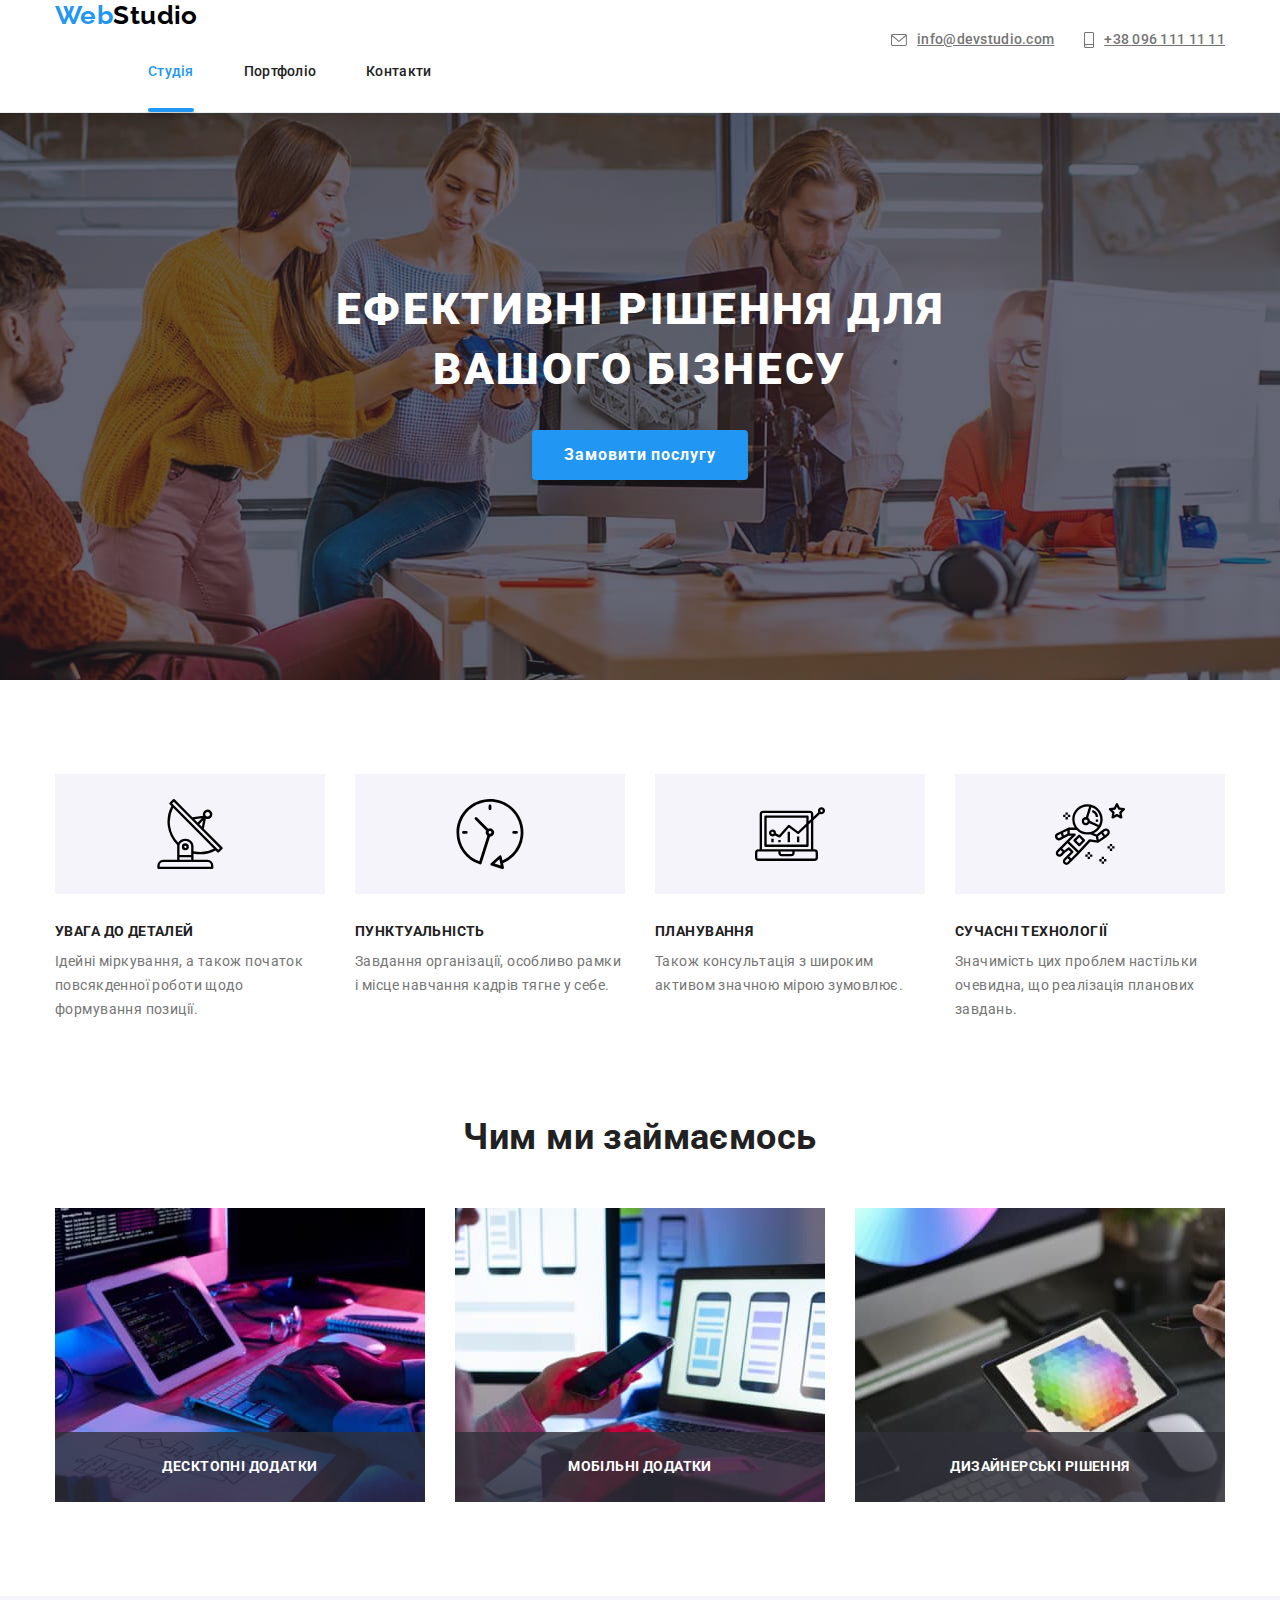
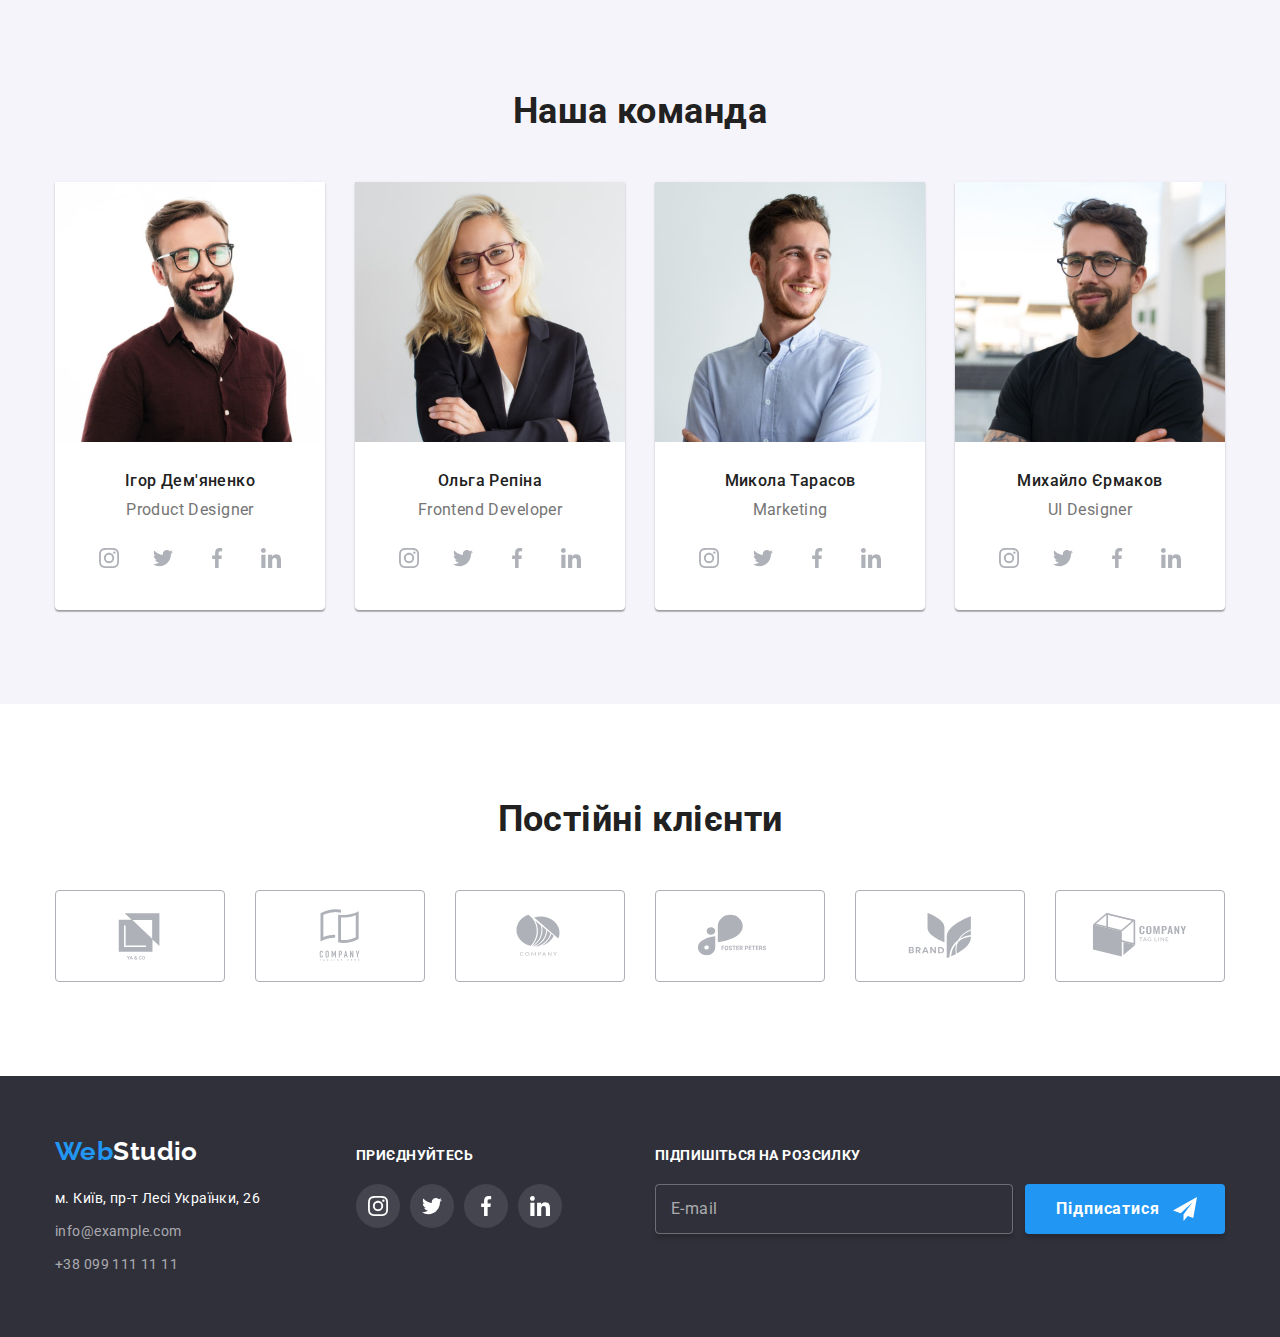
==== commit 20005532: "corrects class name in header" ====
--- a/index.html
+++ b/index.html
@@ -18,7 +18,7 @@
     <!-------------------- header -------------------->
     <header class="page-header">
       <div class="page-header__container">
-        <nav class="page-header_nav">
+        <nav class="page-header__nav">
           <a href="./index.html" lang="en" class="logo"
             >Web<span class="logo--black">Studio</span></a
           >
--- a/css/main.min.css
+++ b/css/main.min.css
@@ -1 +1 @@
-.clients__list,.team__list,.activities__list,.preferences__list,.social__list,.address__list,.social__item,.contacts,.page-header__list{padding:0;margin:0;list-style:none}.clients__section,.team__section,.activities__section,.preferences__section,.page-footer__container,.page-header__container{margin-left:auto;margin-right:auto;padding-left:15px;padding-right:15px;width:1200px}.form__checkbox,.preferences__title{position:absolute;width:1px;height:1px;margin:-1px;border:0;padding:0;white-space:nowrap;-webkit-clip-path:inset(100%);clip-path:inset(100%);clip:rect(0 0 0 0);overflow:hidden}.clients,.team,.activities,.preferences{padding-top:94px;padding-bottom:94px}/*! modern-normalize v1.1.0 | MIT License | https://github.com/sindresorhus/modern-normalize */*,::before,::after{-webkit-box-sizing:border-box;box-sizing:border-box}html{line-height:1.15;-webkit-text-size-adjust:100%;-moz-tab-size:4;-o-tab-size:4;tab-size:4}body{margin:0;font-family:system-ui,-apple-system,"Segoe UI",Roboto,Helvetica,Arial,sans-serif,"Apple Color Emoji","Segoe UI Emoji"}hr{height:0;color:inherit}abbr[title]{-webkit-text-decoration:underline dotted;text-decoration:underline dotted}b,strong{font-weight:bolder}code,kbd,samp,pre{font-family:ui-monospace,SFMono-Regular,Consolas,"Liberation Mono",Menlo,monospace;font-size:1em}small{font-size:80%}sub,sup{font-size:75%;line-height:0;position:relative;vertical-align:baseline}sub{bottom:-0.25em}sup{top:-0.5em}table{text-indent:0;border-color:inherit}button,input,optgroup,select,textarea{font-family:inherit;font-size:100%;line-height:1.15;margin:0}button,select{text-transform:none}button,[type=button],[type=reset],[type=submit]{-webkit-appearance:button}::-moz-focus-inner{border-style:none;padding:0}:-moz-focusring{outline:1px dotted ButtonText}:-moz-ui-invalid{box-shadow:none}legend{padding:0}progress{vertical-align:baseline}::-webkit-inner-spin-button,::-webkit-outer-spin-button{height:auto}[type=search]{-webkit-appearance:textfield;outline-offset:-2px}::-webkit-search-decoration{-webkit-appearance:none}::-webkit-file-upload-button{-webkit-appearance:button;font:inherit}summary{display:list-item}body{font-family:Roboto,sans-serif;font-size:14px;line-height:1.71;letter-spacing:.03em;color:#757575;background-color:#fff;padding-top:80px}h1,h2,h3,h4,h5,h6,p{margin:0}.link{text-decoration:none}img{display:block;max-width:100%;height:auto}.logo{font-family:Raleway,sans-serif;font-weight:700;font-size:26px;line-height:1.19;color:#2196f3;text-decoration:none}.button{border-radius:4px;border:none;font-family:inherit;font-size:16px;cursor:pointer;background-color:#2196f3;font-weight:700;line-height:1.87;letter-spacing:.06em;color:#fff;-webkit-box-shadow:0px 4px 4px rgba(0,0,0,.15);box-shadow:0px 4px 4px rgba(0,0,0,.15);width:200px;height:50px;padding:10px 32px;-webkit-transition:color 250ms cubic-bezier(0.4, 0, 0.2, 1);transition:color 250ms cubic-bezier(0.4, 0, 0.2, 1);-webkit-transition:background-color 250ms cubic-bezier(0.4, 0, 0.2, 1);transition:background-color 250ms cubic-bezier(0.4, 0, 0.2, 1);-webkit-transition:-webkit-box-shadow 250ms cubic-bezier(0.4, 0, 0.2, 1);transition:-webkit-box-shadow 250ms cubic-bezier(0.4, 0, 0.2, 1);transition:box-shadow 250ms cubic-bezier(0.4, 0, 0.2, 1);transition:box-shadow 250ms cubic-bezier(0.4, 0, 0.2, 1), -webkit-box-shadow 250ms cubic-bezier(0.4, 0, 0.2, 1)}.button:hover,.button:focus{background-color:#188ce8;-webkit-box-shadow:0px 4px 4px rgba(0,0,0,.15);box-shadow:0px 4px 4px rgba(0,0,0,.15)}.page-header{border-bottom:1px solid #ececec;position:fixed;top:0;left:0;width:100%;background-color:#fff;z-index:1}.page-header_nav{display:-webkit-box;display:-ms-flexbox;display:flex;-webkit-box-align:center;-ms-flex-align:center;align-items:center}.page-header__list{display:-webkit-box;display:-ms-flexbox;display:flex;margin-left:93px}.page-header__item:not(:last-child){margin-right:50px}.page-header__container{display:-webkit-box;display:-ms-flexbox;display:flex}.page-header__link{text-decoration:none;-webkit-transition:color 250ms cubic-bezier(0.4, 0, 0.2, 1);transition:color 250ms cubic-bezier(0.4, 0, 0.2, 1);display:block;padding-top:32px;padding-bottom:32px;font-weight:500;line-height:1.14;letter-spacing:.02em;color:#212121}.page-header__link:hover,.page-header__link:focus{color:#2196f3}.page-header__link--current{color:#2196f3;position:relative}.page-header__link--current::after{content:"";display:block;position:absolute;left:0;bottom:0;width:100%;height:4px;background-color:#2196f3;-webkit-box-shadow:0px 4px 4px rgba(0,0,0,.25);box-shadow:0px 4px 4px rgba(0,0,0,.25);border-radius:2px}.logo--black{color:#000}.contacts{display:-webkit-box;display:-ms-flexbox;display:flex;margin-left:auto;gap:30px}.contacts__icon--envelope,.contacts__icon--smartphone{margin-right:10px;fill:currentColor}.contacts__link{-webkit-transition:color 250ms cubic-bezier(0.4, 0, 0.2, 1);transition:color 250ms cubic-bezier(0.4, 0, 0.2, 1);font-weight:500;line-height:1.14;letter-spacing:.02em;color:#757575;padding-top:32px;padding-bottom:32px;display:-webkit-box;display:-ms-flexbox;display:flex;-webkit-box-align:center;-ms-flex-align:center;align-items:center}.contacts__link:hover,.contacts__link:focus{color:#2196f3}.social__list{display:-webkit-box;display:-ms-flexbox;display:flex;-webkit-box-pack:center;-ms-flex-pack:center;justify-content:center;-webkit-box-align:center;-ms-flex-align:center;align-items:center;gap:10px}.social__icon{fill:currentColor;width:20px;height:20px}.social__link{-webkit-transition:color 250ms cubic-bezier(0.4, 0, 0.2, 1);transition:color 250ms cubic-bezier(0.4, 0, 0.2, 1);-webkit-transition:background-color 250ms cubic-bezier(0.4, 0, 0.2, 1);transition:background-color 250ms cubic-bezier(0.4, 0, 0.2, 1);color:#afb1b8;text-decoration:none;display:-webkit-box;display:-ms-flexbox;display:flex;-webkit-box-pack:center;-ms-flex-pack:center;justify-content:center;-webkit-box-align:center;-ms-flex-align:center;align-items:center;width:44px;height:44px;border-radius:50%}.social__link:hover,.social__link:focus{color:#fff;background-color:#2196f3}.page-footer{padding-top:60px;padding-bottom:60px;background-color:#2f303a}.page-footer__container{display:-webkit-box;display:-ms-flexbox;display:flex}.page-footer__join-us{min-width:206px;min-height:80px;margin-top:12px;margin-left:70px}.page-footer__subtitle{display:block;font-weight:700;font-size:14px;line-height:1.14;letter-spacing:.03em;text-transform:uppercase;color:#fff;margin-bottom:20px}.page-footer__logo{display:block;margin-bottom:20px}.logo--white{color:#fff}.address__item+.address__item{margin-top:9px}.address__link{text-decoration:none;-webkit-transition:color 250ms cubic-bezier(0.4, 0, 0.2, 1);transition:color 250ms cubic-bezier(0.4, 0, 0.2, 1);font-style:normal;color:rgba(255,255,255,.6)}.address__link--white{color:#fff}.address__link:hover,.address__link:focus{color:#2196f3}.social__link--white{-webkit-transition:background-color 250ms cubic-bezier(0.4, 0, 0.2, 1);transition:background-color 250ms cubic-bezier(0.4, 0, 0.2, 1);color:#fff;background-color:rgba(255,255,255,.1)}.social__link--white:hover,.social__link--white:focus{background-color:#2196f3}.sign-up{width:570px;margin-left:auto;margin-top:12px}.sign-up__form{position:relative;display:-webkit-box;display:-ms-flexbox;display:flex}.sign-up__field{display:inline-block;-webkit-box-flex:1;-ms-flex-positive:1;flex-grow:1}.sign-up__input{width:100%;height:50px;border:1px solid rgba(255,255,255,.3);border-radius:4px;-webkit-box-shadow:0px 4px 4px rgba(0,0,0,.15);box-shadow:0px 4px 4px rgba(0,0,0,.15);background-color:rgba(0,0,0,0);padding-top:15px;padding-right:16px;padding-bottom:15px;padding-left:16px;font-size:16px;line-height:1.25;letter-spacing:.03em;color:rgba(255,255,255,.6)}.sign-up__button{position:relative;padding:10px 62px 10px 28px;margin-left:12px}.sign-up__icon{fill:#fff;margin-left:10px;position:absolute;top:50%;right:28px;-webkit-transform:translateY(-50%);transform:translateY(-50%)}.sign-up__label{position:absolute;top:50%;left:16px;font-size:16px;line-height:1.25;letter-spacing:.03em;color:rgba(255,255,255,.6);-webkit-transform:translateY(-50%);transform:translateY(-50%);-webkit-transition:color 250ms cubic-bezier(0.4, 0, 0.2, 1);transition:color 250ms cubic-bezier(0.4, 0, 0.2, 1)}.sign-up__input:not(:-moz-placeholder-shown)+.sign-up__label{color:rgba(0,0,0,0)}.sign-up__input:not(:-ms-input-placeholder)+.sign-up__label{color:rgba(0,0,0,0)}.sign-up__input:focus+.sign-up__label,.sign-up__input:not(:placeholder-shown)+.sign-up__label{color:rgba(0,0,0,0)}.page-footer__contacts{width:231px}.hero-section{text-align:center;background-color:#c4c4c4;padding:200px 0;max-width:1600px;height:600px;margin-left:auto;margin-right:auto;background-image:-webkit-gradient(linear, left top, left bottom, from(rgba(47, 48, 58, 0.4)), to(rgba(47, 48, 58, 0.4))),url(../images/mainbgimg.jpg);background-image:linear-gradient(rgba(47, 48, 58, 0.4), rgba(47, 48, 58, 0.4)),url(../images/mainbgimg.jpg);background-size:cover;background-position:center;background-repeat:no-repeat}.hero-section__title{margin-bottom:30px;font-weight:900;font-size:44px;line-height:1.36;letter-spacing:.06em;color:#fff;text-transform:uppercase}.hero-section__button{width:216.7px}.preferences__section{display:-webkit-box;display:-ms-flexbox;display:flex}.preferences__list{display:-webkit-box;display:-ms-flexbox;display:flex;-ms-flex-wrap:wrap;flex-wrap:wrap;gap:30px}.preferences__item{width:calc((100% - 90px)/4)}.preferences__icons{display:-webkit-box;display:-ms-flexbox;display:flex;-webkit-box-align:center;-ms-flex-align:center;align-items:center;-webkit-box-pack:center;-ms-flex-pack:center;justify-content:center;height:120px;background-color:#f5f4fa;margin-bottom:30px}.preferences__icon{width:70px;height:70px}.preferences__subtitle{margin-bottom:10px;font-weight:700;font-size:inherit;line-height:1.14;color:#212121;text-transform:uppercase}.activities{padding-top:0}.activities__title{margin-bottom:50px;font-weight:700;font-size:36px;line-height:1.17;color:#212121;text-align:center}.activities__list{display:-webkit-box;display:-ms-flexbox;display:flex;gap:30px}.activities__item{position:relative}.activities__text{position:absolute;bottom:0;pointer-events:none;display:-webkit-box;display:-ms-flexbox;display:flex;-webkit-box-pack:center;-ms-flex-pack:center;justify-content:center;-webkit-box-align:center;-ms-flex-align:center;align-items:center;width:100%;height:23.81%;background-color:rgba(47,48,58,.8)}.activities__subtitle{font-weight:700;font-size:14px;line-height:1.14;text-transform:uppercase;color:#fff}.team{background-color:#f5f4fa}.team__title{margin-bottom:50px;font-weight:700;font-size:36px;line-height:1.17;color:#212121;text-align:center}.team__list{display:-webkit-box;display:-ms-flexbox;display:flex;-webkit-box-pack:center;-ms-flex-pack:center;justify-content:center;gap:30px}.team-card{width:calc((100% - 90px)/4);-webkit-box-shadow:0px 1px 3px rgba(0,0,0,.12),0px 1px 1px rgba(0,0,0,.14),0px 2px 1px rgba(0,0,0,.2);box-shadow:0px 1px 3px rgba(0,0,0,.12),0px 1px 1px rgba(0,0,0,.14),0px 2px 1px rgba(0,0,0,.2);border-radius:0px 0px 4px 4px;background-color:#fff}.team-card__content{padding-top:30px;padding-bottom:30px}.team-card__subtitle{margin-bottom:10px;font-weight:500;font-size:16px;line-height:1.18;color:#212121;text-align:center}.team-card__text{font-size:16px;line-height:1.18;text-align:center;margin-bottom:16px}.clients__title{margin-bottom:50px;font-weight:700;font-size:36px;line-height:1.17;color:#212121;text-align:center}.clients__list{display:-webkit-box;display:-ms-flexbox;display:flex;-webkit-box-pack:center;-ms-flex-pack:center;justify-content:center;gap:30px}.clients__item{width:calc(100% - 25px);height:92px}.clients__icon{fill:currentColor}.clients__thumb{-webkit-transition:color 250ms cubic-bezier(0.4, 0, 0.2, 1);transition:color 250ms cubic-bezier(0.4, 0, 0.2, 1);-webkit-transition:border 250ms cubic-bezier(0.4, 0, 0.2, 1);transition:border 250ms cubic-bezier(0.4, 0, 0.2, 1);display:-webkit-box;display:-ms-flexbox;display:flex;-webkit-box-pack:center;-ms-flex-pack:center;justify-content:center;-webkit-box-align:center;-ms-flex-align:center;align-items:center;height:inherit;border:1px solid #afb1b8;border-radius:4px;color:#afb1b8}.clients__thumb:hover,.clients__thumb:focus{border:1px solid #2196f3;color:#2196f3}.backdrop{z-index:2;position:fixed;top:0;left:0;width:100%;height:100%;background-color:rgba(0,0,0,.2);opacity:1;-webkit-transition:opacity 250ms cubic-bezier(0.4, 0, 0.2, 1);transition:opacity 250ms cubic-bezier(0.4, 0, 0.2, 1);-webkit-transition:visibility 250ms cubic-bezier(0.4, 0, 0.2, 1);transition:visibility 250ms cubic-bezier(0.4, 0, 0.2, 1)}.is-hidden{opacity:0;visibility:hidden;pointer-events:none}.is-hidden .modal{-webkit-transform:translate(-50%, 50%) scale(1.2);transform:translate(-50%, 50%) scale(1.2)}.modal{padding:40px;position:absolute;top:50%;left:50%;min-width:528px;min-height:581px;background-color:#fff;-webkit-box-shadow:0px 1px 3px rgba(0,0,0,.12),0px 1px 1px rgba(0,0,0,.14),0px 2px 1px rgba(0,0,0,.2);box-shadow:0px 1px 3px rgba(0,0,0,.12),0px 1px 1px rgba(0,0,0,.14),0px 2px 1px rgba(0,0,0,.2);border-radius:4px;-webkit-transform:translate(-50%, -50%) scale(1);transform:translate(-50%, -50%) scale(1);-webkit-transition:-webkit-transform 250ms cubic-bezier(0.4, 0, 0.2, 1);transition:-webkit-transform 250ms cubic-bezier(0.4, 0, 0.2, 1);transition:transform 250ms cubic-bezier(0.4, 0, 0.2, 1);transition:transform 250ms cubic-bezier(0.4, 0, 0.2, 1), -webkit-transform 250ms cubic-bezier(0.4, 0, 0.2, 1)}.modal__title{display:block;font-weight:700;font-size:20px;line-height:1.15;text-align:center;margin-bottom:12px;color:#212121}.modal__button{position:absolute;display:-webkit-box;display:-ms-flexbox;display:flex;-webkit-box-pack:center;-ms-flex-pack:center;justify-content:center;-webkit-box-align:center;-ms-flex-align:center;align-items:center;top:8px;right:8px;width:30px;height:30px;border-radius:50%;background-color:#fff;border:1px solid rgba(0,0,0,.1);cursor:pointer}.modal__button:focus .modal__icon-close,.modal__button:hover .modal__icon-close{fill:#2196f3}.modal__icon-close{width:18px;height:18px;fill:#000;-webkit-transition:fill 250ms cubic-bezier(0.4, 0, 0.2, 1);transition:fill 250ms cubic-bezier(0.4, 0, 0.2, 1)}.form{width:448px;font-weight:400;font-size:12px;line-height:14px;letter-spacing:.01em;text-align:center}.form__label{display:block;text-align:left;margin-bottom:4px}.form__icon{position:absolute;top:50%;left:12px;width:18px;height:18px;-webkit-transition:fill 250ms cubic-bezier(0.4, 0, 0.2, 1);transition:fill 250ms cubic-bezier(0.4, 0, 0.2, 1)}.form__contract-text{position:relative;display:block;font-size:14px;line-height:1.71;margin-bottom:30px}.form__contract-link{color:#2196f3;text-decoration:underline}.form__textarea-input{width:100%;height:120px;resize:none;padding:12px 16px;border:1px solid rgba(33,33,33,.2);border-radius:4px;color:inherit;margin-bottom:20px;-webkit-transition:border 250ms cubic-bezier(0.4, 0, 0.2, 1);transition:border 250ms cubic-bezier(0.4, 0, 0.2, 1)}.form__textarea-input::-webkit-input-placeholder{line-height:1.14;color:rgba(117,117,117,.5);letter-spacing:.01}.form__textarea-input::-moz-placeholder{line-height:1.14;color:rgba(117,117,117,.5);letter-spacing:.01}.form__textarea-input:-ms-input-placeholder{line-height:1.14;color:rgba(117,117,117,.5);letter-spacing:.01}.form__textarea-input::-ms-input-placeholder{line-height:1.14;color:rgba(117,117,117,.5);letter-spacing:.01}.form__textarea-input::placeholder{line-height:1.14;color:rgba(117,117,117,.5);letter-spacing:.01}.form__textarea-input:focus{outline:none}.form__textarea-input:focus-within{border:1px solid #2196f3}.form__field{position:relative;display:block;margin-bottom:10px}.form__field:focus-within>.form__icon{fill:#2196f3}.form__input{width:100%;height:40px;font:inherit;padding-top:11px;padding-bottom:11px;padding-left:42px;border:1px solid rgba(33,33,33,.2);border-radius:4px;color:inherit;-webkit-transition:border 250ms cubic-bezier(0.4, 0, 0.2, 1);transition:border 250ms cubic-bezier(0.4, 0, 0.2, 1)}.form__input:focus{outline:none}.form__input:focus-within{border:1px solid #2196f3}.form__icon-check{position:absolute;display:inline-block;top:50%;left:12px;-webkit-transform:translateY(-50%);transform:translateY(-50%);width:16px;height:15px;fill:#fff;border:2px solid #212121;border-radius:2px;-webkit-transition:color 250ms cubic-bezier(0.4, 0, 0.2, 1);transition:color 250ms cubic-bezier(0.4, 0, 0.2, 1);-webkit-transition:background-color 250ms cubic-bezier(0.4, 0, 0.2, 1);transition:background-color 250ms cubic-bezier(0.4, 0, 0.2, 1)}.form__checkbox:checked+.form__icon-check{background-image:url(../images/icon-check.svg);background-size:contain;background-position:center;background-origin:border-box;border-color:#2196f3;background-color:#2196f3}/*# sourceMappingURL=main.min.css.map */+.clients__list,.team__list,.activities__list,.preferences__list,.social__list,.address__list,.social__item,.contacts,.page-header__list{padding:0;margin:0;list-style:none}.clients__section,.team__section,.activities__section,.preferences__section,.page-footer__container,.page-header__container{margin-left:auto;margin-right:auto;padding-left:15px;padding-right:15px;width:1200px}.form__checkbox,.preferences__title{position:absolute;width:1px;height:1px;margin:-1px;border:0;padding:0;white-space:nowrap;-webkit-clip-path:inset(100%);clip-path:inset(100%);clip:rect(0 0 0 0);overflow:hidden}.clients,.team,.activities,.preferences{padding-top:94px;padding-bottom:94px}/*! modern-normalize v1.1.0 | MIT License | https://github.com/sindresorhus/modern-normalize */*,::before,::after{-webkit-box-sizing:border-box;box-sizing:border-box}html{line-height:1.15;-webkit-text-size-adjust:100%;-moz-tab-size:4;-o-tab-size:4;tab-size:4}body{margin:0;font-family:system-ui,-apple-system,"Segoe UI",Roboto,Helvetica,Arial,sans-serif,"Apple Color Emoji","Segoe UI Emoji"}hr{height:0;color:inherit}abbr[title]{-webkit-text-decoration:underline dotted;text-decoration:underline dotted}b,strong{font-weight:bolder}code,kbd,samp,pre{font-family:ui-monospace,SFMono-Regular,Consolas,"Liberation Mono",Menlo,monospace;font-size:1em}small{font-size:80%}sub,sup{font-size:75%;line-height:0;position:relative;vertical-align:baseline}sub{bottom:-0.25em}sup{top:-0.5em}table{text-indent:0;border-color:inherit}button,input,optgroup,select,textarea{font-family:inherit;font-size:100%;line-height:1.15;margin:0}button,select{text-transform:none}button,[type=button],[type=reset],[type=submit]{-webkit-appearance:button}::-moz-focus-inner{border-style:none;padding:0}:-moz-focusring{outline:1px dotted ButtonText}:-moz-ui-invalid{box-shadow:none}legend{padding:0}progress{vertical-align:baseline}::-webkit-inner-spin-button,::-webkit-outer-spin-button{height:auto}[type=search]{-webkit-appearance:textfield;outline-offset:-2px}::-webkit-search-decoration{-webkit-appearance:none}::-webkit-file-upload-button{-webkit-appearance:button;font:inherit}summary{display:list-item}body{font-family:Roboto,sans-serif;font-size:14px;line-height:1.71;letter-spacing:.03em;color:#757575;background-color:#fff;padding-top:80px}h1,h2,h3,h4,h5,h6,p{margin:0}.link{text-decoration:none}img{display:block;max-width:100%;height:auto}.logo{font-family:Raleway,sans-serif;font-weight:700;font-size:26px;line-height:1.19;color:#2196f3;text-decoration:none}.page-header{border-bottom:1px solid #ececec;position:fixed;top:0;left:0;width:100%;background-color:#fff;z-index:1}.page-header_nav{display:-webkit-box;display:-ms-flexbox;display:flex;-webkit-box-align:center;-ms-flex-align:center;align-items:center}.page-header__list{display:-webkit-box;display:-ms-flexbox;display:flex;margin-left:93px}.page-header__item:not(:last-child){margin-right:50px}.page-header__container{display:-webkit-box;display:-ms-flexbox;display:flex}.page-header__link{text-decoration:none;-webkit-transition:color 250ms cubic-bezier(0.4, 0, 0.2, 1);transition:color 250ms cubic-bezier(0.4, 0, 0.2, 1);display:block;padding-top:32px;padding-bottom:32px;font-weight:500;line-height:1.14;letter-spacing:.02em;color:#212121}.page-header__link:hover,.page-header__link:focus{color:#2196f3}.page-header__link--current{color:#2196f3;position:relative}.page-header__link--current::after{content:"";display:block;position:absolute;left:0;bottom:0;width:100%;height:4px;background-color:#2196f3;-webkit-box-shadow:0px 4px 4px rgba(0,0,0,.25);box-shadow:0px 4px 4px rgba(0,0,0,.25);border-radius:2px}.logo--black{color:#000}.contacts{display:-webkit-box;display:-ms-flexbox;display:flex;margin-left:auto;gap:30px}.contacts__icon--envelope,.contacts__icon--smartphone{margin-right:10px;fill:currentColor}.contacts__link{-webkit-transition:color 250ms cubic-bezier(0.4, 0, 0.2, 1);transition:color 250ms cubic-bezier(0.4, 0, 0.2, 1);font-weight:500;line-height:1.14;letter-spacing:.02em;color:#757575;padding-top:32px;padding-bottom:32px;display:-webkit-box;display:-ms-flexbox;display:flex;-webkit-box-align:center;-ms-flex-align:center;align-items:center}.contacts__link:hover,.contacts__link:focus{color:#2196f3}.button{border-radius:4px;border:none;font-family:inherit;font-size:16px;cursor:pointer;background-color:#2196f3;font-weight:700;line-height:1.87;letter-spacing:.06em;color:#fff;-webkit-box-shadow:0px 4px 4px rgba(0,0,0,.15);box-shadow:0px 4px 4px rgba(0,0,0,.15);width:200px;height:50px;-webkit-transition:color 250ms cubic-bezier(0.4, 0, 0.2, 1);transition:color 250ms cubic-bezier(0.4, 0, 0.2, 1);-webkit-transition:background-color 250ms cubic-bezier(0.4, 0, 0.2, 1);transition:background-color 250ms cubic-bezier(0.4, 0, 0.2, 1);-webkit-transition:-webkit-box-shadow 250ms cubic-bezier(0.4, 0, 0.2, 1);transition:-webkit-box-shadow 250ms cubic-bezier(0.4, 0, 0.2, 1);transition:box-shadow 250ms cubic-bezier(0.4, 0, 0.2, 1);transition:box-shadow 250ms cubic-bezier(0.4, 0, 0.2, 1), -webkit-box-shadow 250ms cubic-bezier(0.4, 0, 0.2, 1)}.button:hover,.button:focus{background-color:#188ce8;-webkit-box-shadow:0px 4px 4px rgba(0,0,0,.15);box-shadow:0px 4px 4px rgba(0,0,0,.15)}.social__list{display:-webkit-box;display:-ms-flexbox;display:flex;-webkit-box-pack:center;-ms-flex-pack:center;justify-content:center;-webkit-box-align:center;-ms-flex-align:center;align-items:center;gap:10px}.social__icon{fill:currentColor;width:20px;height:20px}.social__link{-webkit-transition:color 250ms cubic-bezier(0.4, 0, 0.2, 1);transition:color 250ms cubic-bezier(0.4, 0, 0.2, 1);-webkit-transition:background-color 250ms cubic-bezier(0.4, 0, 0.2, 1);transition:background-color 250ms cubic-bezier(0.4, 0, 0.2, 1);color:#afb1b8;text-decoration:none;display:-webkit-box;display:-ms-flexbox;display:flex;-webkit-box-pack:center;-ms-flex-pack:center;justify-content:center;-webkit-box-align:center;-ms-flex-align:center;align-items:center;width:44px;height:44px;border-radius:50%}.social__link:hover,.social__link:focus{color:#fff;background-color:#2196f3}.page-footer{padding-top:60px;padding-bottom:60px;background-color:#2f303a}.page-footer__container{display:-webkit-box;display:-ms-flexbox;display:flex}.page-footer__join-us{min-width:206px;min-height:80px;margin-top:12px;margin-left:70px}.page-footer__subtitle{display:block;font-weight:700;font-size:14px;line-height:1.14;letter-spacing:.03em;text-transform:uppercase;color:#fff;margin-bottom:20px}.page-footer__logo{display:block;margin-bottom:20px}.logo--white{color:#fff}.address__item+.address__item{margin-top:9px}.address__link{text-decoration:none;-webkit-transition:color 250ms cubic-bezier(0.4, 0, 0.2, 1);transition:color 250ms cubic-bezier(0.4, 0, 0.2, 1);font-style:normal;color:rgba(255,255,255,.6)}.address__link--white{color:#fff}.address__link:hover,.address__link:focus{color:#2196f3}.social__link--white{-webkit-transition:background-color 250ms cubic-bezier(0.4, 0, 0.2, 1);transition:background-color 250ms cubic-bezier(0.4, 0, 0.2, 1);color:#fff;background-color:rgba(255,255,255,.1)}.social__link--white:hover,.social__link--white:focus{background-color:#2196f3}.sign-up{width:570px;margin-left:auto;margin-top:12px}.sign-up__form{position:relative;display:-webkit-box;display:-ms-flexbox;display:flex}.sign-up__field{display:inline-block;-webkit-box-flex:1;-ms-flex-positive:1;flex-grow:1}.sign-up__input{width:100%;height:50px;border:1px solid rgba(255,255,255,.3);border-radius:4px;-webkit-box-shadow:0px 4px 4px rgba(0,0,0,.15);box-shadow:0px 4px 4px rgba(0,0,0,.15);background-color:rgba(0,0,0,0);padding-top:15px;padding-right:16px;padding-bottom:15px;padding-left:16px;font-size:16px;line-height:1.25;letter-spacing:.03em;color:rgba(255,255,255,.6)}.sign-up__button{position:relative;padding:10px 62px 10px 28px;margin-left:12px}.sign-up__icon{fill:#fff;margin-left:10px;position:absolute;top:50%;right:28px;-webkit-transform:translateY(-50%);transform:translateY(-50%)}.sign-up__label{position:absolute;top:50%;left:16px;font-size:16px;line-height:1.25;letter-spacing:.03em;color:rgba(255,255,255,.6);-webkit-transform:translateY(-50%);transform:translateY(-50%);-webkit-transition:color 250ms cubic-bezier(0.4, 0, 0.2, 1);transition:color 250ms cubic-bezier(0.4, 0, 0.2, 1)}.sign-up__input:not(:-moz-placeholder-shown)+.sign-up__label{color:rgba(0,0,0,0)}.sign-up__input:not(:-ms-input-placeholder)+.sign-up__label{color:rgba(0,0,0,0)}.sign-up__input:focus+.sign-up__label,.sign-up__input:not(:placeholder-shown)+.sign-up__label{color:rgba(0,0,0,0)}.page-footer__contacts{width:231px}.hero-section{text-align:center;background-color:#c4c4c4;padding:200px 0;max-width:1600px;height:600px;margin-left:auto;margin-right:auto;background-image:-webkit-gradient(linear, left top, left bottom, from(rgba(47, 48, 58, 0.4)), to(rgba(47, 48, 58, 0.4))),url(../images/mainbgimg.jpg);background-image:linear-gradient(rgba(47, 48, 58, 0.4), rgba(47, 48, 58, 0.4)),url(../images/mainbgimg.jpg);background-size:cover;background-position:center;background-repeat:no-repeat}.hero-section__title{margin-bottom:30px;font-weight:900;font-size:44px;line-height:1.36;letter-spacing:.06em;color:#fff;text-transform:uppercase}.hero-section__button{width:216.7px;padding:10px 32px}.preferences__section{display:-webkit-box;display:-ms-flexbox;display:flex}.preferences__list{display:-webkit-box;display:-ms-flexbox;display:flex;-ms-flex-wrap:wrap;flex-wrap:wrap;gap:30px}.preferences__item{width:calc((100% - 90px)/4)}.preferences__icons{display:-webkit-box;display:-ms-flexbox;display:flex;-webkit-box-align:center;-ms-flex-align:center;align-items:center;-webkit-box-pack:center;-ms-flex-pack:center;justify-content:center;height:120px;background-color:#f5f4fa;margin-bottom:30px}.preferences__icon{width:70px;height:70px}.preferences__subtitle{margin-bottom:10px;font-weight:700;font-size:inherit;line-height:1.14;color:#212121;text-transform:uppercase}.activities{padding-top:0}.activities__title{margin-bottom:50px;font-weight:700;font-size:36px;line-height:1.17;color:#212121;text-align:center}.activities__list{display:-webkit-box;display:-ms-flexbox;display:flex;gap:30px}.activities__item{position:relative}.activities__text{position:absolute;bottom:0;pointer-events:none;display:-webkit-box;display:-ms-flexbox;display:flex;-webkit-box-pack:center;-ms-flex-pack:center;justify-content:center;-webkit-box-align:center;-ms-flex-align:center;align-items:center;width:100%;height:23.81%;background-color:rgba(47,48,58,.8)}.activities__subtitle{font-weight:700;font-size:14px;line-height:1.14;text-transform:uppercase;color:#fff}.team{background-color:#f5f4fa}.team__title{margin-bottom:50px;font-weight:700;font-size:36px;line-height:1.17;color:#212121;text-align:center}.team__list{display:-webkit-box;display:-ms-flexbox;display:flex;-webkit-box-pack:center;-ms-flex-pack:center;justify-content:center;gap:30px}.team-card{width:calc((100% - 90px)/4);-webkit-box-shadow:0px 1px 3px rgba(0,0,0,.12),0px 1px 1px rgba(0,0,0,.14),0px 2px 1px rgba(0,0,0,.2);box-shadow:0px 1px 3px rgba(0,0,0,.12),0px 1px 1px rgba(0,0,0,.14),0px 2px 1px rgba(0,0,0,.2);border-radius:0px 0px 4px 4px;background-color:#fff}.team-card__content{padding-top:30px;padding-bottom:30px}.team-card__subtitle{margin-bottom:10px;font-weight:500;font-size:16px;line-height:1.18;color:#212121;text-align:center}.team-card__text{font-size:16px;line-height:1.18;text-align:center;margin-bottom:16px}.clients__title{margin-bottom:50px;font-weight:700;font-size:36px;line-height:1.17;color:#212121;text-align:center}.clients__list{display:-webkit-box;display:-ms-flexbox;display:flex;-webkit-box-pack:center;-ms-flex-pack:center;justify-content:center;gap:30px}.clients__item{width:calc(100% - 25px);height:92px}.clients__icon{fill:currentColor}.clients__thumb{-webkit-transition:color 250ms cubic-bezier(0.4, 0, 0.2, 1);transition:color 250ms cubic-bezier(0.4, 0, 0.2, 1);-webkit-transition:border 250ms cubic-bezier(0.4, 0, 0.2, 1);transition:border 250ms cubic-bezier(0.4, 0, 0.2, 1);display:-webkit-box;display:-ms-flexbox;display:flex;-webkit-box-pack:center;-ms-flex-pack:center;justify-content:center;-webkit-box-align:center;-ms-flex-align:center;align-items:center;height:inherit;border:1px solid #afb1b8;border-radius:4px;color:#afb1b8}.clients__thumb:hover,.clients__thumb:focus{border:1px solid #2196f3;color:#2196f3}.backdrop{z-index:2;position:fixed;top:0;left:0;width:100%;height:100%;background-color:rgba(0,0,0,.2);opacity:1;-webkit-transition:opacity 250ms cubic-bezier(0.4, 0, 0.2, 1);transition:opacity 250ms cubic-bezier(0.4, 0, 0.2, 1);-webkit-transition:visibility 250ms cubic-bezier(0.4, 0, 0.2, 1);transition:visibility 250ms cubic-bezier(0.4, 0, 0.2, 1)}.is-hidden{opacity:0;visibility:hidden;pointer-events:none}.is-hidden .modal{-webkit-transform:translate(-50%, 50%) scale(1.2);transform:translate(-50%, 50%) scale(1.2)}.modal{padding:40px;position:absolute;top:50%;left:50%;min-width:528px;min-height:581px;background-color:#fff;-webkit-box-shadow:0px 1px 3px rgba(0,0,0,.12),0px 1px 1px rgba(0,0,0,.14),0px 2px 1px rgba(0,0,0,.2);box-shadow:0px 1px 3px rgba(0,0,0,.12),0px 1px 1px rgba(0,0,0,.14),0px 2px 1px rgba(0,0,0,.2);border-radius:4px;-webkit-transform:translate(-50%, -50%) scale(1);transform:translate(-50%, -50%) scale(1);-webkit-transition:-webkit-transform 250ms cubic-bezier(0.4, 0, 0.2, 1);transition:-webkit-transform 250ms cubic-bezier(0.4, 0, 0.2, 1);transition:transform 250ms cubic-bezier(0.4, 0, 0.2, 1);transition:transform 250ms cubic-bezier(0.4, 0, 0.2, 1), -webkit-transform 250ms cubic-bezier(0.4, 0, 0.2, 1)}.modal__title{display:block;font-weight:700;font-size:20px;line-height:1.15;text-align:center;margin-bottom:12px;color:#212121}.modal__button{position:absolute;display:-webkit-box;display:-ms-flexbox;display:flex;-webkit-box-pack:center;-ms-flex-pack:center;justify-content:center;-webkit-box-align:center;-ms-flex-align:center;align-items:center;top:8px;right:8px;width:30px;height:30px;border-radius:50%;background-color:#fff;border:1px solid rgba(0,0,0,.1);cursor:pointer}.modal__button:focus .modal__icon-close,.modal__button:hover .modal__icon-close{fill:#2196f3}.modal__icon-close{width:18px;height:18px;fill:#000;-webkit-transition:fill 250ms cubic-bezier(0.4, 0, 0.2, 1);transition:fill 250ms cubic-bezier(0.4, 0, 0.2, 1)}.form{width:448px;font-weight:400;font-size:12px;line-height:14px;letter-spacing:.01em;text-align:center}.form__button{padding:10px 52px}.form__label{display:block;text-align:left;margin-bottom:4px}.form__icon{position:absolute;top:50%;left:12px;width:18px;height:18px;-webkit-transition:fill 250ms cubic-bezier(0.4, 0, 0.2, 1);transition:fill 250ms cubic-bezier(0.4, 0, 0.2, 1)}.form__contract-text{position:relative;display:block;font-size:14px;line-height:1.71;margin-bottom:30px}.form__contract-link{color:#2196f3;text-decoration:underline}.form__textarea-input{width:100%;height:120px;resize:none;padding:12px 16px;border:1px solid rgba(33,33,33,.2);border-radius:4px;color:inherit;margin-bottom:20px;-webkit-transition:border 250ms cubic-bezier(0.4, 0, 0.2, 1);transition:border 250ms cubic-bezier(0.4, 0, 0.2, 1)}.form__textarea-input::-webkit-input-placeholder{line-height:1.14;color:rgba(117,117,117,.5);letter-spacing:.01}.form__textarea-input::-moz-placeholder{line-height:1.14;color:rgba(117,117,117,.5);letter-spacing:.01}.form__textarea-input:-ms-input-placeholder{line-height:1.14;color:rgba(117,117,117,.5);letter-spacing:.01}.form__textarea-input::-ms-input-placeholder{line-height:1.14;color:rgba(117,117,117,.5);letter-spacing:.01}.form__textarea-input::placeholder{line-height:1.14;color:rgba(117,117,117,.5);letter-spacing:.01}.form__textarea-input:focus{outline:none}.form__textarea-input:focus-within{border:1px solid #2196f3}.form__field{position:relative;display:block;margin-bottom:10px}.form__field:focus-within>.form__icon{fill:#2196f3}.form__input{width:100%;height:40px;font:inherit;padding-top:11px;padding-bottom:11px;padding-left:42px;border:1px solid rgba(33,33,33,.2);border-radius:4px;color:inherit;-webkit-transition:border 250ms cubic-bezier(0.4, 0, 0.2, 1);transition:border 250ms cubic-bezier(0.4, 0, 0.2, 1)}.form__input:focus{outline:none}.form__input:focus-within{border:1px solid #2196f3}.form__icon-check{position:absolute;display:inline-block;top:50%;left:12px;-webkit-transform:translateY(-50%);transform:translateY(-50%);width:16px;height:15px;fill:#fff;border:2px solid #212121;border-radius:2px;-webkit-transition:color 250ms cubic-bezier(0.4, 0, 0.2, 1);transition:color 250ms cubic-bezier(0.4, 0, 0.2, 1);-webkit-transition:background-color 250ms cubic-bezier(0.4, 0, 0.2, 1);transition:background-color 250ms cubic-bezier(0.4, 0, 0.2, 1)}.form__checkbox:checked+.form__icon-check{background-image:url(../images/icon-check.svg);background-size:contain;background-position:center;background-origin:border-box;border-color:#2196f3;background-color:#2196f3}/*# sourceMappingURL=main.min.css.map */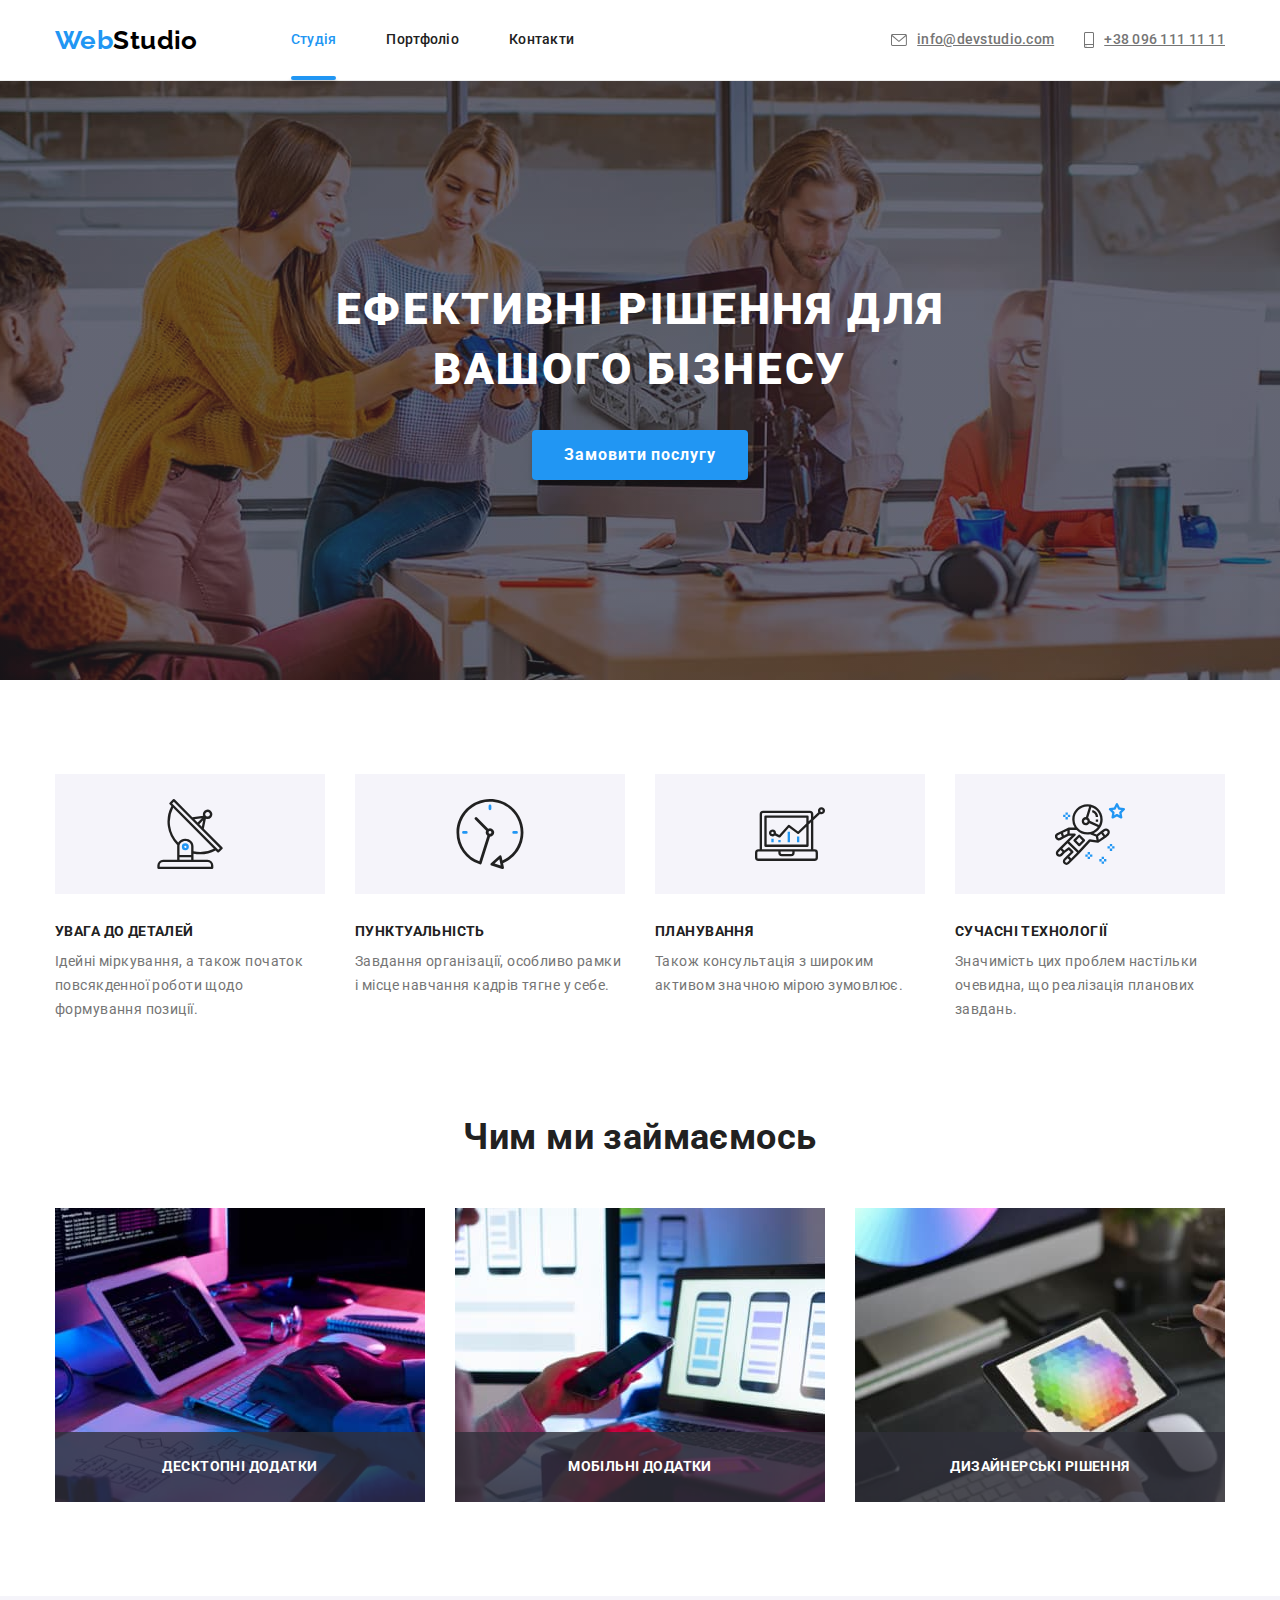
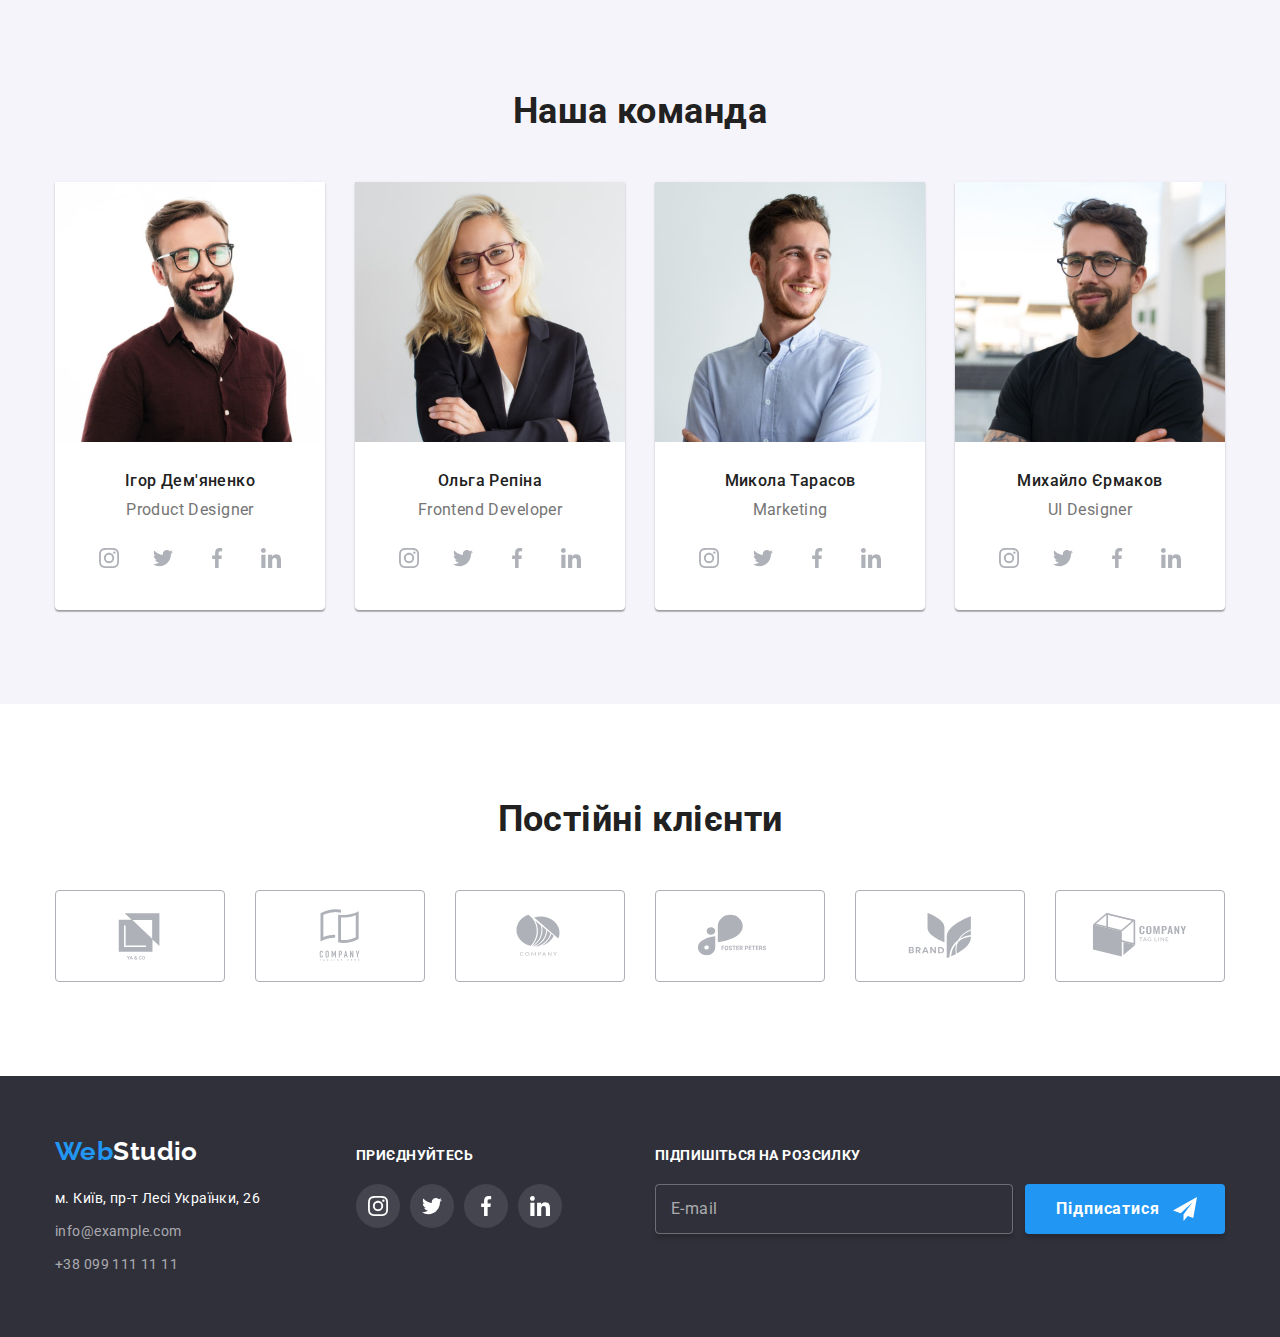
==== commit 2a429176: "corrects classes" ====
--- a/index.html
+++ b/index.html
@@ -20,7 +20,7 @@
       <div class="page-header__container">
         <nav class="page-header__nav">
           <a href="./index.html" lang="en" class="logo"
-            >Web<span class="logo--black">Studio</span></a
+            >Web<span class="logo logo--black">Studio</span></a
           >
           <ul class="page-header__list">
             <li class="page-header__item">
@@ -35,7 +35,7 @@
         <ul class="contacts">
           <li class="contacts__item">
             <a href="mailto:info@devstudio.com" class="contacts__link">
-              <svg width="16px" height="12px" class="contacts__icon--envelope">
+              <svg width="16px" height="12px" class="contacts__icon contacts__icon--envelope">
                 <use href="./images/icons.svg#icon-envelope"></use>
               </svg>
               info@devstudio.com</a
@@ -43,7 +43,7 @@
           </li>
           <li class="contacts__item">
             <a href="tel:+380961111111" class="contacts__link">
-              <svg width="10px" height="16px" class="contacts__icon--smartphone">
+              <svg width="10px" height="16px" class="contacts__icon contacts__icon--smartphone">
                 <use href="./images/icons.svg#icon-smartphone"></use>
               </svg>
               +38 096 111 11 11</a
@@ -478,7 +478,7 @@
       <div class="page-footer__container">
         <div class="page-footer__contacts">
           <a href="./index.html" lang="en" class="logo page-footer__logo"
-            >Web<span class="logo--white">Studio</span></a
+            >Web<span class="logo logo--white">Studio</span></a
           >
           <address class="address">
             <ul class="address__list">
--- a/css/main.min.css
+++ b/css/main.min.css
@@ -1 +1 @@
-.clients__list,.team__list,.activities__list,.preferences__list,.social__list,.address__list,.social__item,.contacts,.page-header__list{padding:0;margin:0;list-style:none}.clients__section,.team__section,.activities__section,.preferences__section,.page-footer__container,.page-header__container{margin-left:auto;margin-right:auto;padding-left:15px;padding-right:15px;width:1200px}.form__checkbox,.preferences__title{position:absolute;width:1px;height:1px;margin:-1px;border:0;padding:0;white-space:nowrap;-webkit-clip-path:inset(100%);clip-path:inset(100%);clip:rect(0 0 0 0);overflow:hidden}.clients,.team,.activities,.preferences{padding-top:94px;padding-bottom:94px}/*! modern-normalize v1.1.0 | MIT License | https://github.com/sindresorhus/modern-normalize */*,::before,::after{-webkit-box-sizing:border-box;box-sizing:border-box}html{line-height:1.15;-webkit-text-size-adjust:100%;-moz-tab-size:4;-o-tab-size:4;tab-size:4}body{margin:0;font-family:system-ui,-apple-system,"Segoe UI",Roboto,Helvetica,Arial,sans-serif,"Apple Color Emoji","Segoe UI Emoji"}hr{height:0;color:inherit}abbr[title]{-webkit-text-decoration:underline dotted;text-decoration:underline dotted}b,strong{font-weight:bolder}code,kbd,samp,pre{font-family:ui-monospace,SFMono-Regular,Consolas,"Liberation Mono",Menlo,monospace;font-size:1em}small{font-size:80%}sub,sup{font-size:75%;line-height:0;position:relative;vertical-align:baseline}sub{bottom:-0.25em}sup{top:-0.5em}table{text-indent:0;border-color:inherit}button,input,optgroup,select,textarea{font-family:inherit;font-size:100%;line-height:1.15;margin:0}button,select{text-transform:none}button,[type=button],[type=reset],[type=submit]{-webkit-appearance:button}::-moz-focus-inner{border-style:none;padding:0}:-moz-focusring{outline:1px dotted ButtonText}:-moz-ui-invalid{box-shadow:none}legend{padding:0}progress{vertical-align:baseline}::-webkit-inner-spin-button,::-webkit-outer-spin-button{height:auto}[type=search]{-webkit-appearance:textfield;outline-offset:-2px}::-webkit-search-decoration{-webkit-appearance:none}::-webkit-file-upload-button{-webkit-appearance:button;font:inherit}summary{display:list-item}body{font-family:Roboto,sans-serif;font-size:14px;line-height:1.71;letter-spacing:.03em;color:#757575;background-color:#fff;padding-top:80px}h1,h2,h3,h4,h5,h6,p{margin:0}.link{text-decoration:none}img{display:block;max-width:100%;height:auto}.logo{font-family:Raleway,sans-serif;font-weight:700;font-size:26px;line-height:1.19;color:#2196f3;text-decoration:none}.page-header{border-bottom:1px solid #ececec;position:fixed;top:0;left:0;width:100%;background-color:#fff;z-index:1}.page-header_nav{display:-webkit-box;display:-ms-flexbox;display:flex;-webkit-box-align:center;-ms-flex-align:center;align-items:center}.page-header__list{display:-webkit-box;display:-ms-flexbox;display:flex;margin-left:93px}.page-header__item:not(:last-child){margin-right:50px}.page-header__container{display:-webkit-box;display:-ms-flexbox;display:flex}.page-header__link{text-decoration:none;-webkit-transition:color 250ms cubic-bezier(0.4, 0, 0.2, 1);transition:color 250ms cubic-bezier(0.4, 0, 0.2, 1);display:block;padding-top:32px;padding-bottom:32px;font-weight:500;line-height:1.14;letter-spacing:.02em;color:#212121}.page-header__link:hover,.page-header__link:focus{color:#2196f3}.page-header__link--current{color:#2196f3;position:relative}.page-header__link--current::after{content:"";display:block;position:absolute;left:0;bottom:0;width:100%;height:4px;background-color:#2196f3;-webkit-box-shadow:0px 4px 4px rgba(0,0,0,.25);box-shadow:0px 4px 4px rgba(0,0,0,.25);border-radius:2px}.logo--black{color:#000}.contacts{display:-webkit-box;display:-ms-flexbox;display:flex;margin-left:auto;gap:30px}.contacts__icon--envelope,.contacts__icon--smartphone{margin-right:10px;fill:currentColor}.contacts__link{-webkit-transition:color 250ms cubic-bezier(0.4, 0, 0.2, 1);transition:color 250ms cubic-bezier(0.4, 0, 0.2, 1);font-weight:500;line-height:1.14;letter-spacing:.02em;color:#757575;padding-top:32px;padding-bottom:32px;display:-webkit-box;display:-ms-flexbox;display:flex;-webkit-box-align:center;-ms-flex-align:center;align-items:center}.contacts__link:hover,.contacts__link:focus{color:#2196f3}.button{border-radius:4px;border:none;font-family:inherit;font-size:16px;cursor:pointer;background-color:#2196f3;font-weight:700;line-height:1.87;letter-spacing:.06em;color:#fff;-webkit-box-shadow:0px 4px 4px rgba(0,0,0,.15);box-shadow:0px 4px 4px rgba(0,0,0,.15);width:200px;height:50px;-webkit-transition:color 250ms cubic-bezier(0.4, 0, 0.2, 1);transition:color 250ms cubic-bezier(0.4, 0, 0.2, 1);-webkit-transition:background-color 250ms cubic-bezier(0.4, 0, 0.2, 1);transition:background-color 250ms cubic-bezier(0.4, 0, 0.2, 1);-webkit-transition:-webkit-box-shadow 250ms cubic-bezier(0.4, 0, 0.2, 1);transition:-webkit-box-shadow 250ms cubic-bezier(0.4, 0, 0.2, 1);transition:box-shadow 250ms cubic-bezier(0.4, 0, 0.2, 1);transition:box-shadow 250ms cubic-bezier(0.4, 0, 0.2, 1), -webkit-box-shadow 250ms cubic-bezier(0.4, 0, 0.2, 1)}.button:hover,.button:focus{background-color:#188ce8;-webkit-box-shadow:0px 4px 4px rgba(0,0,0,.15);box-shadow:0px 4px 4px rgba(0,0,0,.15)}.social__list{display:-webkit-box;display:-ms-flexbox;display:flex;-webkit-box-pack:center;-ms-flex-pack:center;justify-content:center;-webkit-box-align:center;-ms-flex-align:center;align-items:center;gap:10px}.social__icon{fill:currentColor;width:20px;height:20px}.social__link{-webkit-transition:color 250ms cubic-bezier(0.4, 0, 0.2, 1);transition:color 250ms cubic-bezier(0.4, 0, 0.2, 1);-webkit-transition:background-color 250ms cubic-bezier(0.4, 0, 0.2, 1);transition:background-color 250ms cubic-bezier(0.4, 0, 0.2, 1);color:#afb1b8;text-decoration:none;display:-webkit-box;display:-ms-flexbox;display:flex;-webkit-box-pack:center;-ms-flex-pack:center;justify-content:center;-webkit-box-align:center;-ms-flex-align:center;align-items:center;width:44px;height:44px;border-radius:50%}.social__link:hover,.social__link:focus{color:#fff;background-color:#2196f3}.page-footer{padding-top:60px;padding-bottom:60px;background-color:#2f303a}.page-footer__container{display:-webkit-box;display:-ms-flexbox;display:flex}.page-footer__join-us{min-width:206px;min-height:80px;margin-top:12px;margin-left:70px}.page-footer__subtitle{display:block;font-weight:700;font-size:14px;line-height:1.14;letter-spacing:.03em;text-transform:uppercase;color:#fff;margin-bottom:20px}.page-footer__logo{display:block;margin-bottom:20px}.logo--white{color:#fff}.address__item+.address__item{margin-top:9px}.address__link{text-decoration:none;-webkit-transition:color 250ms cubic-bezier(0.4, 0, 0.2, 1);transition:color 250ms cubic-bezier(0.4, 0, 0.2, 1);font-style:normal;color:rgba(255,255,255,.6)}.address__link--white{color:#fff}.address__link:hover,.address__link:focus{color:#2196f3}.social__link--white{-webkit-transition:background-color 250ms cubic-bezier(0.4, 0, 0.2, 1);transition:background-color 250ms cubic-bezier(0.4, 0, 0.2, 1);color:#fff;background-color:rgba(255,255,255,.1)}.social__link--white:hover,.social__link--white:focus{background-color:#2196f3}.sign-up{width:570px;margin-left:auto;margin-top:12px}.sign-up__form{position:relative;display:-webkit-box;display:-ms-flexbox;display:flex}.sign-up__field{display:inline-block;-webkit-box-flex:1;-ms-flex-positive:1;flex-grow:1}.sign-up__input{width:100%;height:50px;border:1px solid rgba(255,255,255,.3);border-radius:4px;-webkit-box-shadow:0px 4px 4px rgba(0,0,0,.15);box-shadow:0px 4px 4px rgba(0,0,0,.15);background-color:rgba(0,0,0,0);padding-top:15px;padding-right:16px;padding-bottom:15px;padding-left:16px;font-size:16px;line-height:1.25;letter-spacing:.03em;color:rgba(255,255,255,.6)}.sign-up__button{position:relative;padding:10px 62px 10px 28px;margin-left:12px}.sign-up__icon{fill:#fff;margin-left:10px;position:absolute;top:50%;right:28px;-webkit-transform:translateY(-50%);transform:translateY(-50%)}.sign-up__label{position:absolute;top:50%;left:16px;font-size:16px;line-height:1.25;letter-spacing:.03em;color:rgba(255,255,255,.6);-webkit-transform:translateY(-50%);transform:translateY(-50%);-webkit-transition:color 250ms cubic-bezier(0.4, 0, 0.2, 1);transition:color 250ms cubic-bezier(0.4, 0, 0.2, 1)}.sign-up__input:not(:-moz-placeholder-shown)+.sign-up__label{color:rgba(0,0,0,0)}.sign-up__input:not(:-ms-input-placeholder)+.sign-up__label{color:rgba(0,0,0,0)}.sign-up__input:focus+.sign-up__label,.sign-up__input:not(:placeholder-shown)+.sign-up__label{color:rgba(0,0,0,0)}.page-footer__contacts{width:231px}.hero-section{text-align:center;background-color:#c4c4c4;padding:200px 0;max-width:1600px;height:600px;margin-left:auto;margin-right:auto;background-image:-webkit-gradient(linear, left top, left bottom, from(rgba(47, 48, 58, 0.4)), to(rgba(47, 48, 58, 0.4))),url(../images/mainbgimg.jpg);background-image:linear-gradient(rgba(47, 48, 58, 0.4), rgba(47, 48, 58, 0.4)),url(../images/mainbgimg.jpg);background-size:cover;background-position:center;background-repeat:no-repeat}.hero-section__title{margin-bottom:30px;font-weight:900;font-size:44px;line-height:1.36;letter-spacing:.06em;color:#fff;text-transform:uppercase}.hero-section__button{width:216.7px;padding:10px 32px}.preferences__section{display:-webkit-box;display:-ms-flexbox;display:flex}.preferences__list{display:-webkit-box;display:-ms-flexbox;display:flex;-ms-flex-wrap:wrap;flex-wrap:wrap;gap:30px}.preferences__item{width:calc((100% - 90px)/4)}.preferences__icons{display:-webkit-box;display:-ms-flexbox;display:flex;-webkit-box-align:center;-ms-flex-align:center;align-items:center;-webkit-box-pack:center;-ms-flex-pack:center;justify-content:center;height:120px;background-color:#f5f4fa;margin-bottom:30px}.preferences__icon{width:70px;height:70px}.preferences__subtitle{margin-bottom:10px;font-weight:700;font-size:inherit;line-height:1.14;color:#212121;text-transform:uppercase}.activities{padding-top:0}.activities__title{margin-bottom:50px;font-weight:700;font-size:36px;line-height:1.17;color:#212121;text-align:center}.activities__list{display:-webkit-box;display:-ms-flexbox;display:flex;gap:30px}.activities__item{position:relative}.activities__text{position:absolute;bottom:0;pointer-events:none;display:-webkit-box;display:-ms-flexbox;display:flex;-webkit-box-pack:center;-ms-flex-pack:center;justify-content:center;-webkit-box-align:center;-ms-flex-align:center;align-items:center;width:100%;height:23.81%;background-color:rgba(47,48,58,.8)}.activities__subtitle{font-weight:700;font-size:14px;line-height:1.14;text-transform:uppercase;color:#fff}.team{background-color:#f5f4fa}.team__title{margin-bottom:50px;font-weight:700;font-size:36px;line-height:1.17;color:#212121;text-align:center}.team__list{display:-webkit-box;display:-ms-flexbox;display:flex;-webkit-box-pack:center;-ms-flex-pack:center;justify-content:center;gap:30px}.team-card{width:calc((100% - 90px)/4);-webkit-box-shadow:0px 1px 3px rgba(0,0,0,.12),0px 1px 1px rgba(0,0,0,.14),0px 2px 1px rgba(0,0,0,.2);box-shadow:0px 1px 3px rgba(0,0,0,.12),0px 1px 1px rgba(0,0,0,.14),0px 2px 1px rgba(0,0,0,.2);border-radius:0px 0px 4px 4px;background-color:#fff}.team-card__content{padding-top:30px;padding-bottom:30px}.team-card__subtitle{margin-bottom:10px;font-weight:500;font-size:16px;line-height:1.18;color:#212121;text-align:center}.team-card__text{font-size:16px;line-height:1.18;text-align:center;margin-bottom:16px}.clients__title{margin-bottom:50px;font-weight:700;font-size:36px;line-height:1.17;color:#212121;text-align:center}.clients__list{display:-webkit-box;display:-ms-flexbox;display:flex;-webkit-box-pack:center;-ms-flex-pack:center;justify-content:center;gap:30px}.clients__item{width:calc(100% - 25px);height:92px}.clients__icon{fill:currentColor}.clients__thumb{-webkit-transition:color 250ms cubic-bezier(0.4, 0, 0.2, 1);transition:color 250ms cubic-bezier(0.4, 0, 0.2, 1);-webkit-transition:border 250ms cubic-bezier(0.4, 0, 0.2, 1);transition:border 250ms cubic-bezier(0.4, 0, 0.2, 1);display:-webkit-box;display:-ms-flexbox;display:flex;-webkit-box-pack:center;-ms-flex-pack:center;justify-content:center;-webkit-box-align:center;-ms-flex-align:center;align-items:center;height:inherit;border:1px solid #afb1b8;border-radius:4px;color:#afb1b8}.clients__thumb:hover,.clients__thumb:focus{border:1px solid #2196f3;color:#2196f3}.backdrop{z-index:2;position:fixed;top:0;left:0;width:100%;height:100%;background-color:rgba(0,0,0,.2);opacity:1;-webkit-transition:opacity 250ms cubic-bezier(0.4, 0, 0.2, 1);transition:opacity 250ms cubic-bezier(0.4, 0, 0.2, 1);-webkit-transition:visibility 250ms cubic-bezier(0.4, 0, 0.2, 1);transition:visibility 250ms cubic-bezier(0.4, 0, 0.2, 1)}.is-hidden{opacity:0;visibility:hidden;pointer-events:none}.is-hidden .modal{-webkit-transform:translate(-50%, 50%) scale(1.2);transform:translate(-50%, 50%) scale(1.2)}.modal{padding:40px;position:absolute;top:50%;left:50%;min-width:528px;min-height:581px;background-color:#fff;-webkit-box-shadow:0px 1px 3px rgba(0,0,0,.12),0px 1px 1px rgba(0,0,0,.14),0px 2px 1px rgba(0,0,0,.2);box-shadow:0px 1px 3px rgba(0,0,0,.12),0px 1px 1px rgba(0,0,0,.14),0px 2px 1px rgba(0,0,0,.2);border-radius:4px;-webkit-transform:translate(-50%, -50%) scale(1);transform:translate(-50%, -50%) scale(1);-webkit-transition:-webkit-transform 250ms cubic-bezier(0.4, 0, 0.2, 1);transition:-webkit-transform 250ms cubic-bezier(0.4, 0, 0.2, 1);transition:transform 250ms cubic-bezier(0.4, 0, 0.2, 1);transition:transform 250ms cubic-bezier(0.4, 0, 0.2, 1), -webkit-transform 250ms cubic-bezier(0.4, 0, 0.2, 1)}.modal__title{display:block;font-weight:700;font-size:20px;line-height:1.15;text-align:center;margin-bottom:12px;color:#212121}.modal__button{position:absolute;display:-webkit-box;display:-ms-flexbox;display:flex;-webkit-box-pack:center;-ms-flex-pack:center;justify-content:center;-webkit-box-align:center;-ms-flex-align:center;align-items:center;top:8px;right:8px;width:30px;height:30px;border-radius:50%;background-color:#fff;border:1px solid rgba(0,0,0,.1);cursor:pointer}.modal__button:focus .modal__icon-close,.modal__button:hover .modal__icon-close{fill:#2196f3}.modal__icon-close{width:18px;height:18px;fill:#000;-webkit-transition:fill 250ms cubic-bezier(0.4, 0, 0.2, 1);transition:fill 250ms cubic-bezier(0.4, 0, 0.2, 1)}.form{width:448px;font-weight:400;font-size:12px;line-height:14px;letter-spacing:.01em;text-align:center}.form__button{padding:10px 52px}.form__label{display:block;text-align:left;margin-bottom:4px}.form__icon{position:absolute;top:50%;left:12px;width:18px;height:18px;-webkit-transition:fill 250ms cubic-bezier(0.4, 0, 0.2, 1);transition:fill 250ms cubic-bezier(0.4, 0, 0.2, 1)}.form__contract-text{position:relative;display:block;font-size:14px;line-height:1.71;margin-bottom:30px}.form__contract-link{color:#2196f3;text-decoration:underline}.form__textarea-input{width:100%;height:120px;resize:none;padding:12px 16px;border:1px solid rgba(33,33,33,.2);border-radius:4px;color:inherit;margin-bottom:20px;-webkit-transition:border 250ms cubic-bezier(0.4, 0, 0.2, 1);transition:border 250ms cubic-bezier(0.4, 0, 0.2, 1)}.form__textarea-input::-webkit-input-placeholder{line-height:1.14;color:rgba(117,117,117,.5);letter-spacing:.01}.form__textarea-input::-moz-placeholder{line-height:1.14;color:rgba(117,117,117,.5);letter-spacing:.01}.form__textarea-input:-ms-input-placeholder{line-height:1.14;color:rgba(117,117,117,.5);letter-spacing:.01}.form__textarea-input::-ms-input-placeholder{line-height:1.14;color:rgba(117,117,117,.5);letter-spacing:.01}.form__textarea-input::placeholder{line-height:1.14;color:rgba(117,117,117,.5);letter-spacing:.01}.form__textarea-input:focus{outline:none}.form__textarea-input:focus-within{border:1px solid #2196f3}.form__field{position:relative;display:block;margin-bottom:10px}.form__field:focus-within>.form__icon{fill:#2196f3}.form__input{width:100%;height:40px;font:inherit;padding-top:11px;padding-bottom:11px;padding-left:42px;border:1px solid rgba(33,33,33,.2);border-radius:4px;color:inherit;-webkit-transition:border 250ms cubic-bezier(0.4, 0, 0.2, 1);transition:border 250ms cubic-bezier(0.4, 0, 0.2, 1)}.form__input:focus{outline:none}.form__input:focus-within{border:1px solid #2196f3}.form__icon-check{position:absolute;display:inline-block;top:50%;left:12px;-webkit-transform:translateY(-50%);transform:translateY(-50%);width:16px;height:15px;fill:#fff;border:2px solid #212121;border-radius:2px;-webkit-transition:color 250ms cubic-bezier(0.4, 0, 0.2, 1);transition:color 250ms cubic-bezier(0.4, 0, 0.2, 1);-webkit-transition:background-color 250ms cubic-bezier(0.4, 0, 0.2, 1);transition:background-color 250ms cubic-bezier(0.4, 0, 0.2, 1)}.form__checkbox:checked+.form__icon-check{background-image:url(../images/icon-check.svg);background-size:contain;background-position:center;background-origin:border-box;border-color:#2196f3;background-color:#2196f3}/*# sourceMappingURL=main.min.css.map */+.clients__list,.team__list,.activities__list,.preferences__list,.social__list,.address__list,.social__item,.contacts,.page-header__list{padding:0;margin:0;list-style:none}.clients__section,.team__section,.activities__section,.preferences__section,.page-footer__container,.page-header__container{margin-left:auto;margin-right:auto;padding-left:15px;padding-right:15px;width:1200px}.form__checkbox,.preferences__title{position:absolute;width:1px;height:1px;margin:-1px;border:0;padding:0;white-space:nowrap;-webkit-clip-path:inset(100%);clip-path:inset(100%);clip:rect(0 0 0 0);overflow:hidden}.clients,.team,.activities,.preferences{padding-top:94px;padding-bottom:94px}/*! modern-normalize v1.1.0 | MIT License | https://github.com/sindresorhus/modern-normalize */*,::before,::after{-webkit-box-sizing:border-box;box-sizing:border-box}html{line-height:1.15;-webkit-text-size-adjust:100%;-moz-tab-size:4;-o-tab-size:4;tab-size:4}body{margin:0;font-family:system-ui,-apple-system,"Segoe UI",Roboto,Helvetica,Arial,sans-serif,"Apple Color Emoji","Segoe UI Emoji"}hr{height:0;color:inherit}abbr[title]{-webkit-text-decoration:underline dotted;text-decoration:underline dotted}b,strong{font-weight:bolder}code,kbd,samp,pre{font-family:ui-monospace,SFMono-Regular,Consolas,"Liberation Mono",Menlo,monospace;font-size:1em}small{font-size:80%}sub,sup{font-size:75%;line-height:0;position:relative;vertical-align:baseline}sub{bottom:-0.25em}sup{top:-0.5em}table{text-indent:0;border-color:inherit}button,input,optgroup,select,textarea{font-family:inherit;font-size:100%;line-height:1.15;margin:0}button,select{text-transform:none}button,[type=button],[type=reset],[type=submit]{-webkit-appearance:button}::-moz-focus-inner{border-style:none;padding:0}:-moz-focusring{outline:1px dotted ButtonText}:-moz-ui-invalid{box-shadow:none}legend{padding:0}progress{vertical-align:baseline}::-webkit-inner-spin-button,::-webkit-outer-spin-button{height:auto}[type=search]{-webkit-appearance:textfield;outline-offset:-2px}::-webkit-search-decoration{-webkit-appearance:none}::-webkit-file-upload-button{-webkit-appearance:button;font:inherit}summary{display:list-item}body{font-family:Roboto,sans-serif;font-size:14px;line-height:1.71;letter-spacing:.03em;color:#757575;background-color:#fff;padding-top:80px}h1,h2,h3,h4,h5,h6,p{margin:0}.link{text-decoration:none}img{display:block;max-width:100%;height:auto}.logo{font-family:Raleway,sans-serif;font-weight:700;font-size:26px;line-height:1.19;color:#2196f3;text-decoration:none}.page-header{border-bottom:1px solid #ececec;position:fixed;top:0;left:0;width:100%;background-color:#fff;z-index:1}.page-header__nav{display:-webkit-box;display:-ms-flexbox;display:flex;-webkit-box-align:center;-ms-flex-align:center;align-items:center}.page-header__list{display:-webkit-box;display:-ms-flexbox;display:flex;margin-left:93px}.page-header__item:not(:last-child){margin-right:50px}.page-header__container{display:-webkit-box;display:-ms-flexbox;display:flex}.page-header__link{text-decoration:none;-webkit-transition:color 250ms cubic-bezier(0.4, 0, 0.2, 1);transition:color 250ms cubic-bezier(0.4, 0, 0.2, 1);display:block;padding-top:32px;padding-bottom:32px;font-weight:500;line-height:1.14;letter-spacing:.02em;color:#212121}.page-header__link:hover,.page-header__link:focus{color:#2196f3}.page-header__link--current{color:#2196f3;position:relative}.page-header__link--current::after{content:"";display:block;position:absolute;left:0;bottom:0;width:100%;height:4px;background-color:#2196f3;-webkit-box-shadow:0px 4px 4px rgba(0,0,0,.25);box-shadow:0px 4px 4px rgba(0,0,0,.25);border-radius:2px}.logo--black{color:#000}.contacts{display:-webkit-box;display:-ms-flexbox;display:flex;margin-left:auto;gap:30px}.contacts__icon--envelope,.contacts__icon--smartphone{margin-right:10px;fill:currentColor}.contacts__link{-webkit-transition:color 250ms cubic-bezier(0.4, 0, 0.2, 1);transition:color 250ms cubic-bezier(0.4, 0, 0.2, 1);font-weight:500;line-height:1.14;letter-spacing:.02em;color:#757575;padding-top:32px;padding-bottom:32px;display:-webkit-box;display:-ms-flexbox;display:flex;-webkit-box-align:center;-ms-flex-align:center;align-items:center}.contacts__link:hover,.contacts__link:focus{color:#2196f3}.button{border-radius:4px;border:none;font-family:inherit;font-size:16px;cursor:pointer;background-color:#2196f3;font-weight:700;line-height:1.87;letter-spacing:.06em;color:#fff;-webkit-box-shadow:0px 4px 4px rgba(0,0,0,.15);box-shadow:0px 4px 4px rgba(0,0,0,.15);width:200px;height:50px;-webkit-transition:color 250ms cubic-bezier(0.4, 0, 0.2, 1);transition:color 250ms cubic-bezier(0.4, 0, 0.2, 1);-webkit-transition:background-color 250ms cubic-bezier(0.4, 0, 0.2, 1);transition:background-color 250ms cubic-bezier(0.4, 0, 0.2, 1);-webkit-transition:-webkit-box-shadow 250ms cubic-bezier(0.4, 0, 0.2, 1);transition:-webkit-box-shadow 250ms cubic-bezier(0.4, 0, 0.2, 1);transition:box-shadow 250ms cubic-bezier(0.4, 0, 0.2, 1);transition:box-shadow 250ms cubic-bezier(0.4, 0, 0.2, 1), -webkit-box-shadow 250ms cubic-bezier(0.4, 0, 0.2, 1)}.button:hover,.button:focus{background-color:#188ce8;-webkit-box-shadow:0px 4px 4px rgba(0,0,0,.15);box-shadow:0px 4px 4px rgba(0,0,0,.15)}.social__list{display:-webkit-box;display:-ms-flexbox;display:flex;-webkit-box-pack:center;-ms-flex-pack:center;justify-content:center;-webkit-box-align:center;-ms-flex-align:center;align-items:center;gap:10px}.social__icon{fill:currentColor;width:20px;height:20px}.social__link{-webkit-transition:color 250ms cubic-bezier(0.4, 0, 0.2, 1);transition:color 250ms cubic-bezier(0.4, 0, 0.2, 1);-webkit-transition:background-color 250ms cubic-bezier(0.4, 0, 0.2, 1);transition:background-color 250ms cubic-bezier(0.4, 0, 0.2, 1);color:#afb1b8;text-decoration:none;display:-webkit-box;display:-ms-flexbox;display:flex;-webkit-box-pack:center;-ms-flex-pack:center;justify-content:center;-webkit-box-align:center;-ms-flex-align:center;align-items:center;width:44px;height:44px;border-radius:50%}.social__link:hover,.social__link:focus{color:#fff;background-color:#2196f3}.page-footer{padding-top:60px;padding-bottom:60px;background-color:#2f303a}.page-footer__container{display:-webkit-box;display:-ms-flexbox;display:flex}.page-footer__join-us{min-width:206px;min-height:80px;margin-top:12px;margin-left:70px}.page-footer__subtitle{display:block;font-weight:700;font-size:14px;line-height:1.14;letter-spacing:.03em;text-transform:uppercase;color:#fff;margin-bottom:20px}.page-footer__logo{display:block;margin-bottom:20px}.logo--white{color:#fff}.address__item+.address__item{margin-top:9px}.address__link{text-decoration:none;-webkit-transition:color 250ms cubic-bezier(0.4, 0, 0.2, 1);transition:color 250ms cubic-bezier(0.4, 0, 0.2, 1);font-style:normal;color:rgba(255,255,255,.6)}.address__link--white{color:#fff}.address__link:hover,.address__link:focus{color:#2196f3}.social__link--white{-webkit-transition:background-color 250ms cubic-bezier(0.4, 0, 0.2, 1);transition:background-color 250ms cubic-bezier(0.4, 0, 0.2, 1);color:#fff;background-color:rgba(255,255,255,.1)}.social__link--white:hover,.social__link--white:focus{background-color:#2196f3}.sign-up{width:570px;margin-left:auto;margin-top:12px}.sign-up__form{position:relative;display:-webkit-box;display:-ms-flexbox;display:flex}.sign-up__field{display:inline-block;-webkit-box-flex:1;-ms-flex-positive:1;flex-grow:1}.sign-up__input{width:100%;height:50px;border:1px solid rgba(255,255,255,.3);border-radius:4px;-webkit-box-shadow:0px 4px 4px rgba(0,0,0,.15);box-shadow:0px 4px 4px rgba(0,0,0,.15);background-color:rgba(0,0,0,0);padding-top:15px;padding-right:16px;padding-bottom:15px;padding-left:16px;font-size:16px;line-height:1.25;letter-spacing:.03em;color:rgba(255,255,255,.6)}.sign-up__button{position:relative;padding:10px 62px 10px 28px;margin-left:12px}.sign-up__icon{fill:#fff;margin-left:10px;position:absolute;top:50%;right:28px;-webkit-transform:translateY(-50%);transform:translateY(-50%)}.sign-up__label{position:absolute;top:50%;left:16px;font-size:16px;line-height:1.25;letter-spacing:.03em;color:rgba(255,255,255,.6);-webkit-transform:translateY(-50%);transform:translateY(-50%);-webkit-transition:color 250ms cubic-bezier(0.4, 0, 0.2, 1);transition:color 250ms cubic-bezier(0.4, 0, 0.2, 1)}.sign-up__input:not(:-moz-placeholder-shown)+.sign-up__label{color:rgba(0,0,0,0)}.sign-up__input:not(:-ms-input-placeholder)+.sign-up__label{color:rgba(0,0,0,0)}.sign-up__input:focus+.sign-up__label,.sign-up__input:not(:placeholder-shown)+.sign-up__label{color:rgba(0,0,0,0)}.page-footer__contacts{width:231px}.hero-section{text-align:center;background-color:#c4c4c4;padding:200px 0;max-width:1600px;height:600px;margin-left:auto;margin-right:auto;background-image:-webkit-gradient(linear, left top, left bottom, from(rgba(47, 48, 58, 0.4)), to(rgba(47, 48, 58, 0.4))),url(../images/mainbgimg.jpg);background-image:linear-gradient(rgba(47, 48, 58, 0.4), rgba(47, 48, 58, 0.4)),url(../images/mainbgimg.jpg);background-size:cover;background-position:center;background-repeat:no-repeat}.hero-section__title{margin-bottom:30px;font-weight:900;font-size:44px;line-height:1.36;letter-spacing:.06em;color:#fff;text-transform:uppercase}.hero-section__button{width:216.7px;padding:10px 32px}.preferences__section{display:-webkit-box;display:-ms-flexbox;display:flex}.preferences__list{display:-webkit-box;display:-ms-flexbox;display:flex;-ms-flex-wrap:wrap;flex-wrap:wrap;gap:30px}.preferences__item{width:calc((100% - 90px)/4)}.preferences__icons{display:-webkit-box;display:-ms-flexbox;display:flex;-webkit-box-align:center;-ms-flex-align:center;align-items:center;-webkit-box-pack:center;-ms-flex-pack:center;justify-content:center;height:120px;background-color:#f5f4fa;margin-bottom:30px}.preferences__icon{width:70px;height:70px}.preferences__subtitle{margin-bottom:10px;font-weight:700;font-size:inherit;line-height:1.14;color:#212121;text-transform:uppercase}.activities{padding-top:0}.activities__title{margin-bottom:50px;font-weight:700;font-size:36px;line-height:1.17;color:#212121;text-align:center}.activities__list{display:-webkit-box;display:-ms-flexbox;display:flex;gap:30px}.activities__item{position:relative}.activities__text{position:absolute;bottom:0;pointer-events:none;display:-webkit-box;display:-ms-flexbox;display:flex;-webkit-box-pack:center;-ms-flex-pack:center;justify-content:center;-webkit-box-align:center;-ms-flex-align:center;align-items:center;width:100%;height:23.81%;background-color:rgba(47,48,58,.8)}.activities__subtitle{font-weight:700;font-size:14px;line-height:1.14;text-transform:uppercase;color:#fff}.team{background-color:#f5f4fa}.team__title{margin-bottom:50px;font-weight:700;font-size:36px;line-height:1.17;color:#212121;text-align:center}.team__list{display:-webkit-box;display:-ms-flexbox;display:flex;-webkit-box-pack:center;-ms-flex-pack:center;justify-content:center;gap:30px}.team-card{width:calc((100% - 90px)/4);-webkit-box-shadow:0px 1px 3px rgba(0,0,0,.12),0px 1px 1px rgba(0,0,0,.14),0px 2px 1px rgba(0,0,0,.2);box-shadow:0px 1px 3px rgba(0,0,0,.12),0px 1px 1px rgba(0,0,0,.14),0px 2px 1px rgba(0,0,0,.2);border-radius:0px 0px 4px 4px;background-color:#fff}.team-card__content{padding-top:30px;padding-bottom:30px}.team-card__subtitle{margin-bottom:10px;font-weight:500;font-size:16px;line-height:1.18;color:#212121;text-align:center}.team-card__text{font-size:16px;line-height:1.18;text-align:center;margin-bottom:16px}.clients__title{margin-bottom:50px;font-weight:700;font-size:36px;line-height:1.17;color:#212121;text-align:center}.clients__list{display:-webkit-box;display:-ms-flexbox;display:flex;-webkit-box-pack:center;-ms-flex-pack:center;justify-content:center;gap:30px}.clients__item{width:calc(100% - 25px);height:92px}.clients__icon{fill:currentColor}.clients__thumb{-webkit-transition:color 250ms cubic-bezier(0.4, 0, 0.2, 1);transition:color 250ms cubic-bezier(0.4, 0, 0.2, 1);-webkit-transition:border 250ms cubic-bezier(0.4, 0, 0.2, 1);transition:border 250ms cubic-bezier(0.4, 0, 0.2, 1);display:-webkit-box;display:-ms-flexbox;display:flex;-webkit-box-pack:center;-ms-flex-pack:center;justify-content:center;-webkit-box-align:center;-ms-flex-align:center;align-items:center;height:inherit;border:1px solid #afb1b8;border-radius:4px;color:#afb1b8}.clients__thumb:hover,.clients__thumb:focus{border:1px solid #2196f3;color:#2196f3}.backdrop{z-index:2;position:fixed;top:0;left:0;width:100%;height:100%;background-color:rgba(0,0,0,.2);opacity:1;-webkit-transition:opacity 250ms cubic-bezier(0.4, 0, 0.2, 1);transition:opacity 250ms cubic-bezier(0.4, 0, 0.2, 1);-webkit-transition:visibility 250ms cubic-bezier(0.4, 0, 0.2, 1);transition:visibility 250ms cubic-bezier(0.4, 0, 0.2, 1)}.is-hidden{opacity:0;visibility:hidden;pointer-events:none}.is-hidden .modal{-webkit-transform:translate(-50%, 50%) scale(1.2);transform:translate(-50%, 50%) scale(1.2)}.modal{padding:40px;position:absolute;top:50%;left:50%;min-width:528px;min-height:581px;background-color:#fff;-webkit-box-shadow:0px 1px 3px rgba(0,0,0,.12),0px 1px 1px rgba(0,0,0,.14),0px 2px 1px rgba(0,0,0,.2);box-shadow:0px 1px 3px rgba(0,0,0,.12),0px 1px 1px rgba(0,0,0,.14),0px 2px 1px rgba(0,0,0,.2);border-radius:4px;-webkit-transform:translate(-50%, -50%) scale(1);transform:translate(-50%, -50%) scale(1);-webkit-transition:-webkit-transform 250ms cubic-bezier(0.4, 0, 0.2, 1);transition:-webkit-transform 250ms cubic-bezier(0.4, 0, 0.2, 1);transition:transform 250ms cubic-bezier(0.4, 0, 0.2, 1);transition:transform 250ms cubic-bezier(0.4, 0, 0.2, 1), -webkit-transform 250ms cubic-bezier(0.4, 0, 0.2, 1)}.modal__title{display:block;font-weight:700;font-size:20px;line-height:1.15;text-align:center;margin-bottom:12px;color:#212121}.modal__button{position:absolute;display:-webkit-box;display:-ms-flexbox;display:flex;-webkit-box-pack:center;-ms-flex-pack:center;justify-content:center;-webkit-box-align:center;-ms-flex-align:center;align-items:center;top:8px;right:8px;width:30px;height:30px;border-radius:50%;background-color:#fff;border:1px solid rgba(0,0,0,.1);cursor:pointer}.modal__button:focus .modal__icon-close,.modal__button:hover .modal__icon-close{fill:#2196f3}.modal__icon-close{width:18px;height:18px;fill:#000;-webkit-transition:fill 250ms cubic-bezier(0.4, 0, 0.2, 1);transition:fill 250ms cubic-bezier(0.4, 0, 0.2, 1)}.form{width:448px;font-weight:400;font-size:12px;line-height:14px;letter-spacing:.01em;text-align:center}.form__button{padding:10px 52px}.form__label{display:block;text-align:left;margin-bottom:4px}.form__icon{position:absolute;top:50%;left:12px;width:18px;height:18px;-webkit-transition:fill 250ms cubic-bezier(0.4, 0, 0.2, 1);transition:fill 250ms cubic-bezier(0.4, 0, 0.2, 1)}.form__contract-text{position:relative;display:block;font-size:14px;line-height:1.71;margin-bottom:30px}.form__contract-link{color:#2196f3;text-decoration:underline}.form__textarea-input{width:100%;height:120px;resize:none;padding:12px 16px;border:1px solid rgba(33,33,33,.2);border-radius:4px;color:inherit;margin-bottom:20px;-webkit-transition:border 250ms cubic-bezier(0.4, 0, 0.2, 1);transition:border 250ms cubic-bezier(0.4, 0, 0.2, 1)}.form__textarea-input::-webkit-input-placeholder{line-height:1.14;color:rgba(117,117,117,.5);letter-spacing:.01}.form__textarea-input::-moz-placeholder{line-height:1.14;color:rgba(117,117,117,.5);letter-spacing:.01}.form__textarea-input:-ms-input-placeholder{line-height:1.14;color:rgba(117,117,117,.5);letter-spacing:.01}.form__textarea-input::-ms-input-placeholder{line-height:1.14;color:rgba(117,117,117,.5);letter-spacing:.01}.form__textarea-input::placeholder{line-height:1.14;color:rgba(117,117,117,.5);letter-spacing:.01}.form__textarea-input:focus{outline:none}.form__textarea-input:focus-within{border:1px solid #2196f3}.form__field{position:relative;display:block;margin-bottom:10px}.form__field:focus-within>.form__icon{fill:#2196f3}.form__input{width:100%;height:40px;font:inherit;padding-top:11px;padding-bottom:11px;padding-left:42px;border:1px solid rgba(33,33,33,.2);border-radius:4px;color:inherit;-webkit-transition:border 250ms cubic-bezier(0.4, 0, 0.2, 1);transition:border 250ms cubic-bezier(0.4, 0, 0.2, 1)}.form__input:focus{outline:none}.form__input:focus-within{border:1px solid #2196f3}.form__icon-check{position:absolute;display:inline-block;top:50%;left:12px;-webkit-transform:translateY(-50%);transform:translateY(-50%);width:16px;height:15px;fill:#fff;border:2px solid #212121;border-radius:2px;-webkit-transition:color 250ms cubic-bezier(0.4, 0, 0.2, 1);transition:color 250ms cubic-bezier(0.4, 0, 0.2, 1);-webkit-transition:background-color 250ms cubic-bezier(0.4, 0, 0.2, 1);transition:background-color 250ms cubic-bezier(0.4, 0, 0.2, 1)}.form__checkbox:checked+.form__icon-check{background-image:url(../images/icon-check.svg);background-size:contain;background-position:center;background-origin:border-box;border-color:#2196f3;background-color:#2196f3}/*# sourceMappingURL=main.min.css.map */